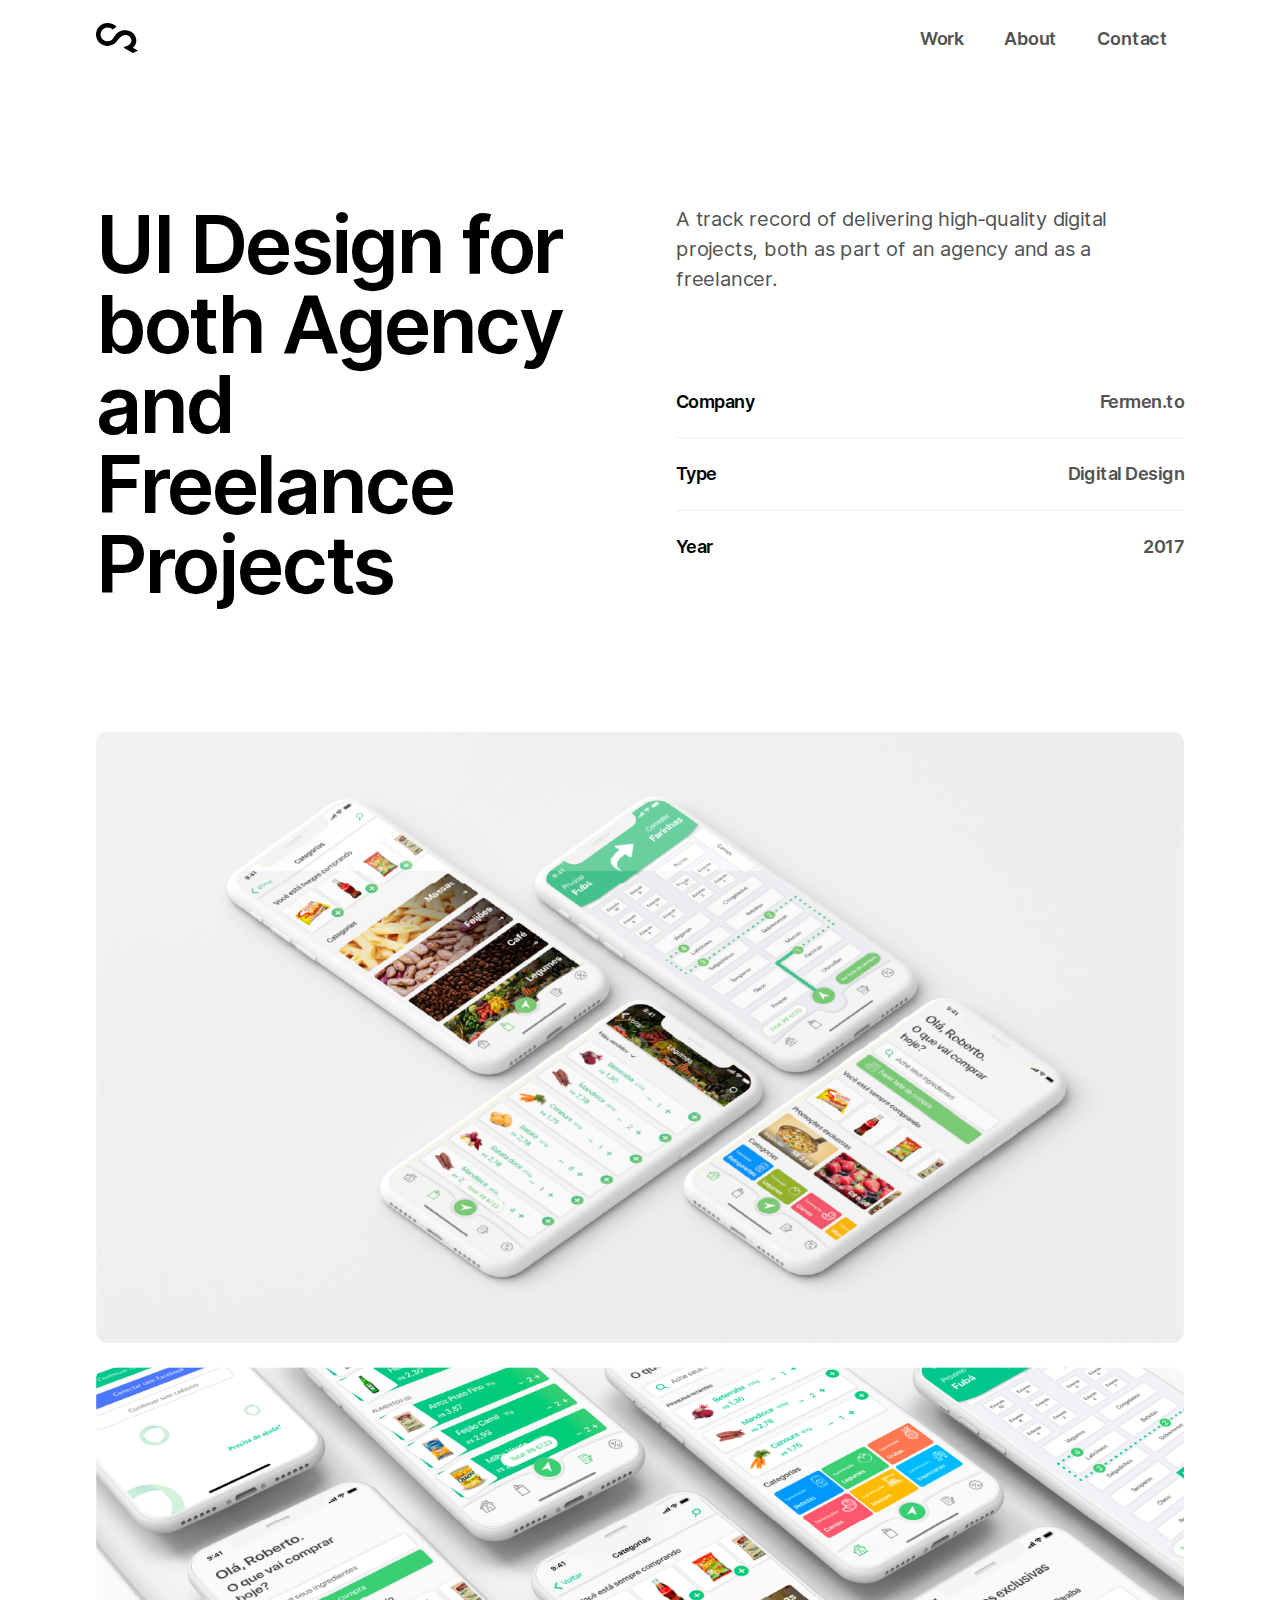
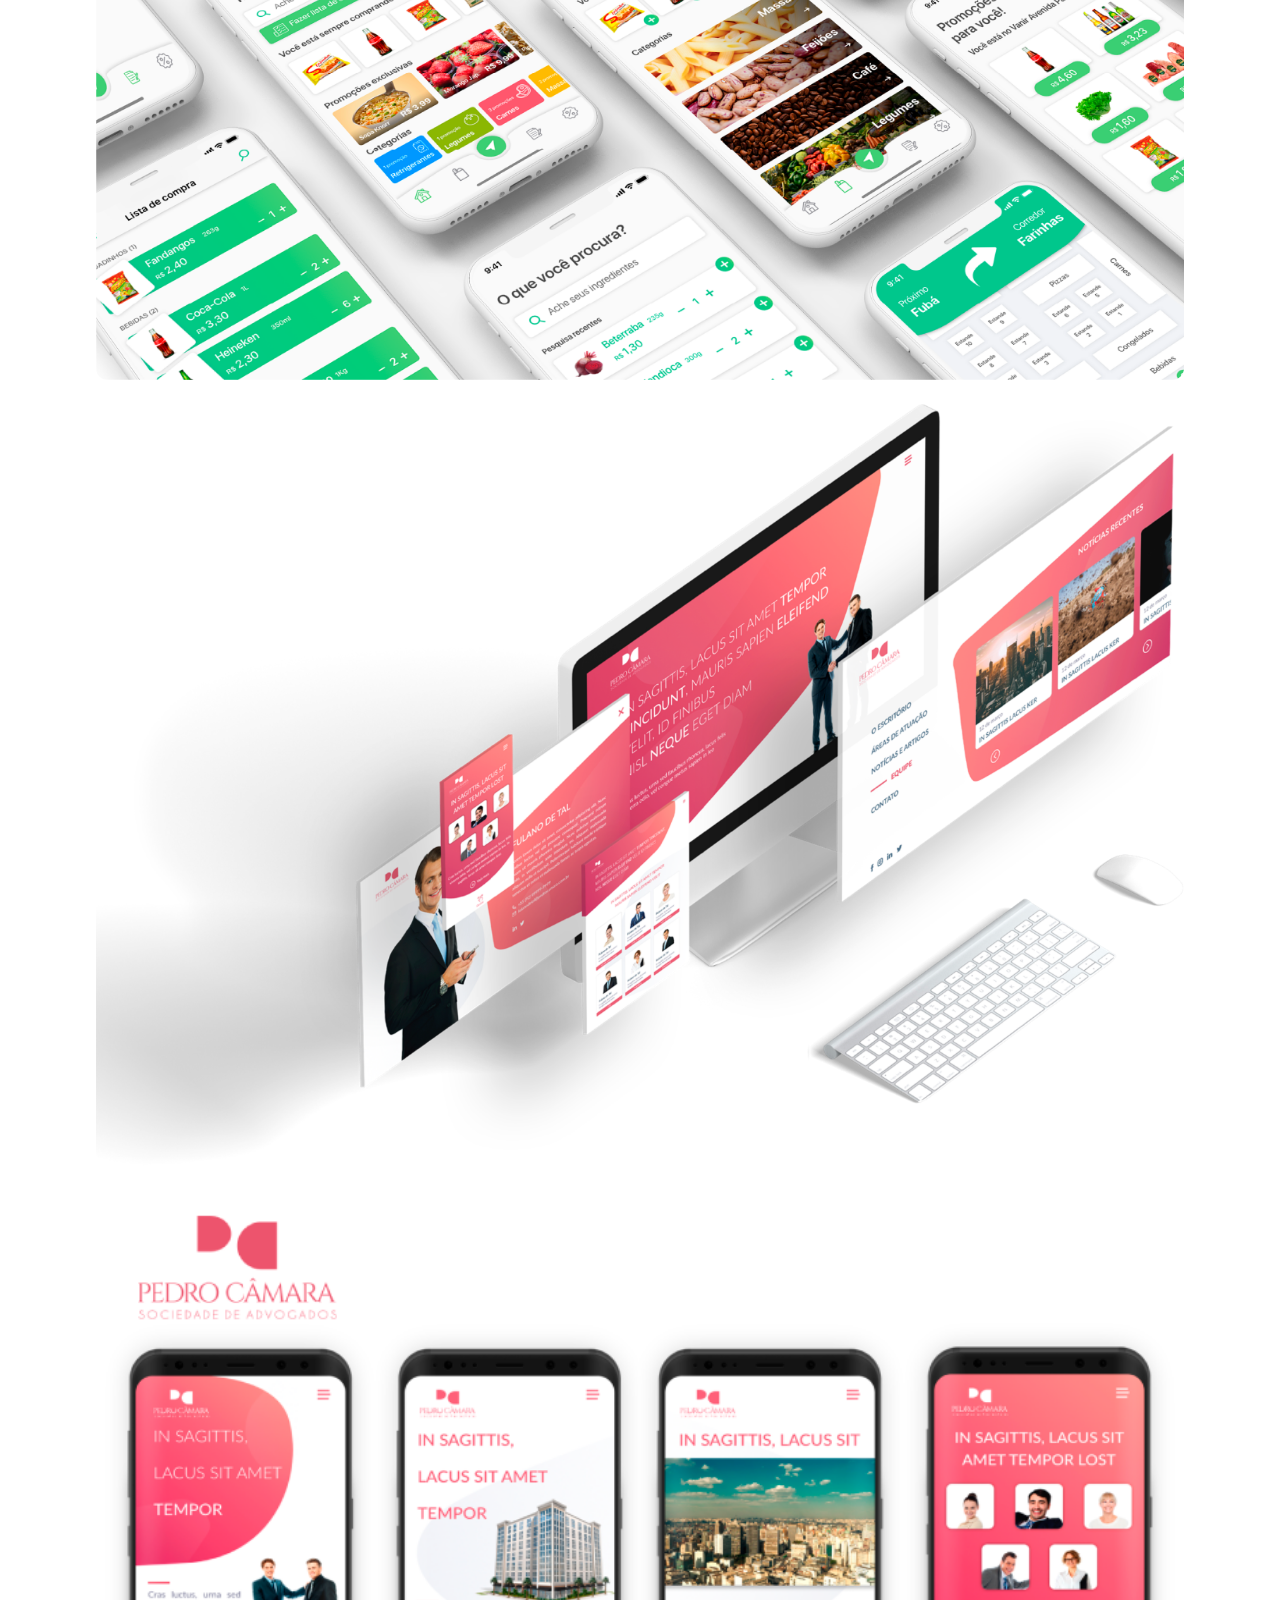
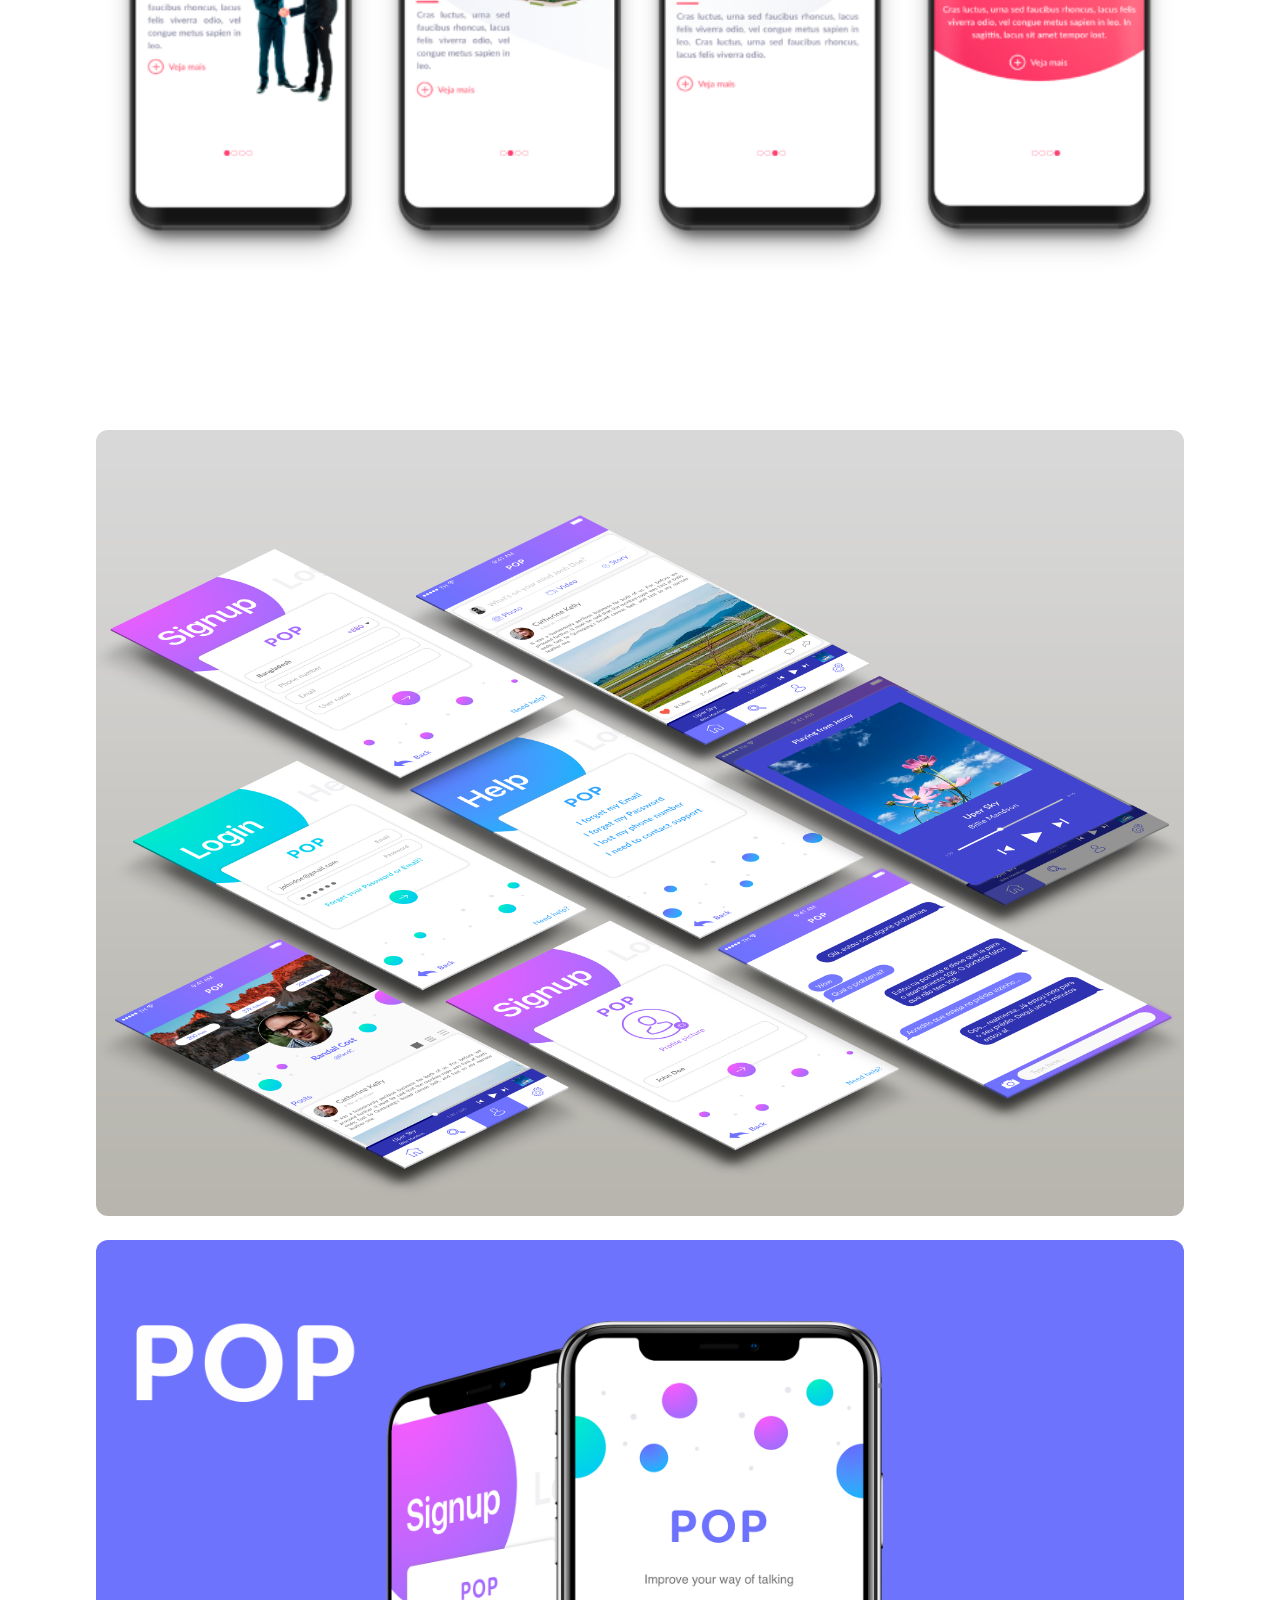
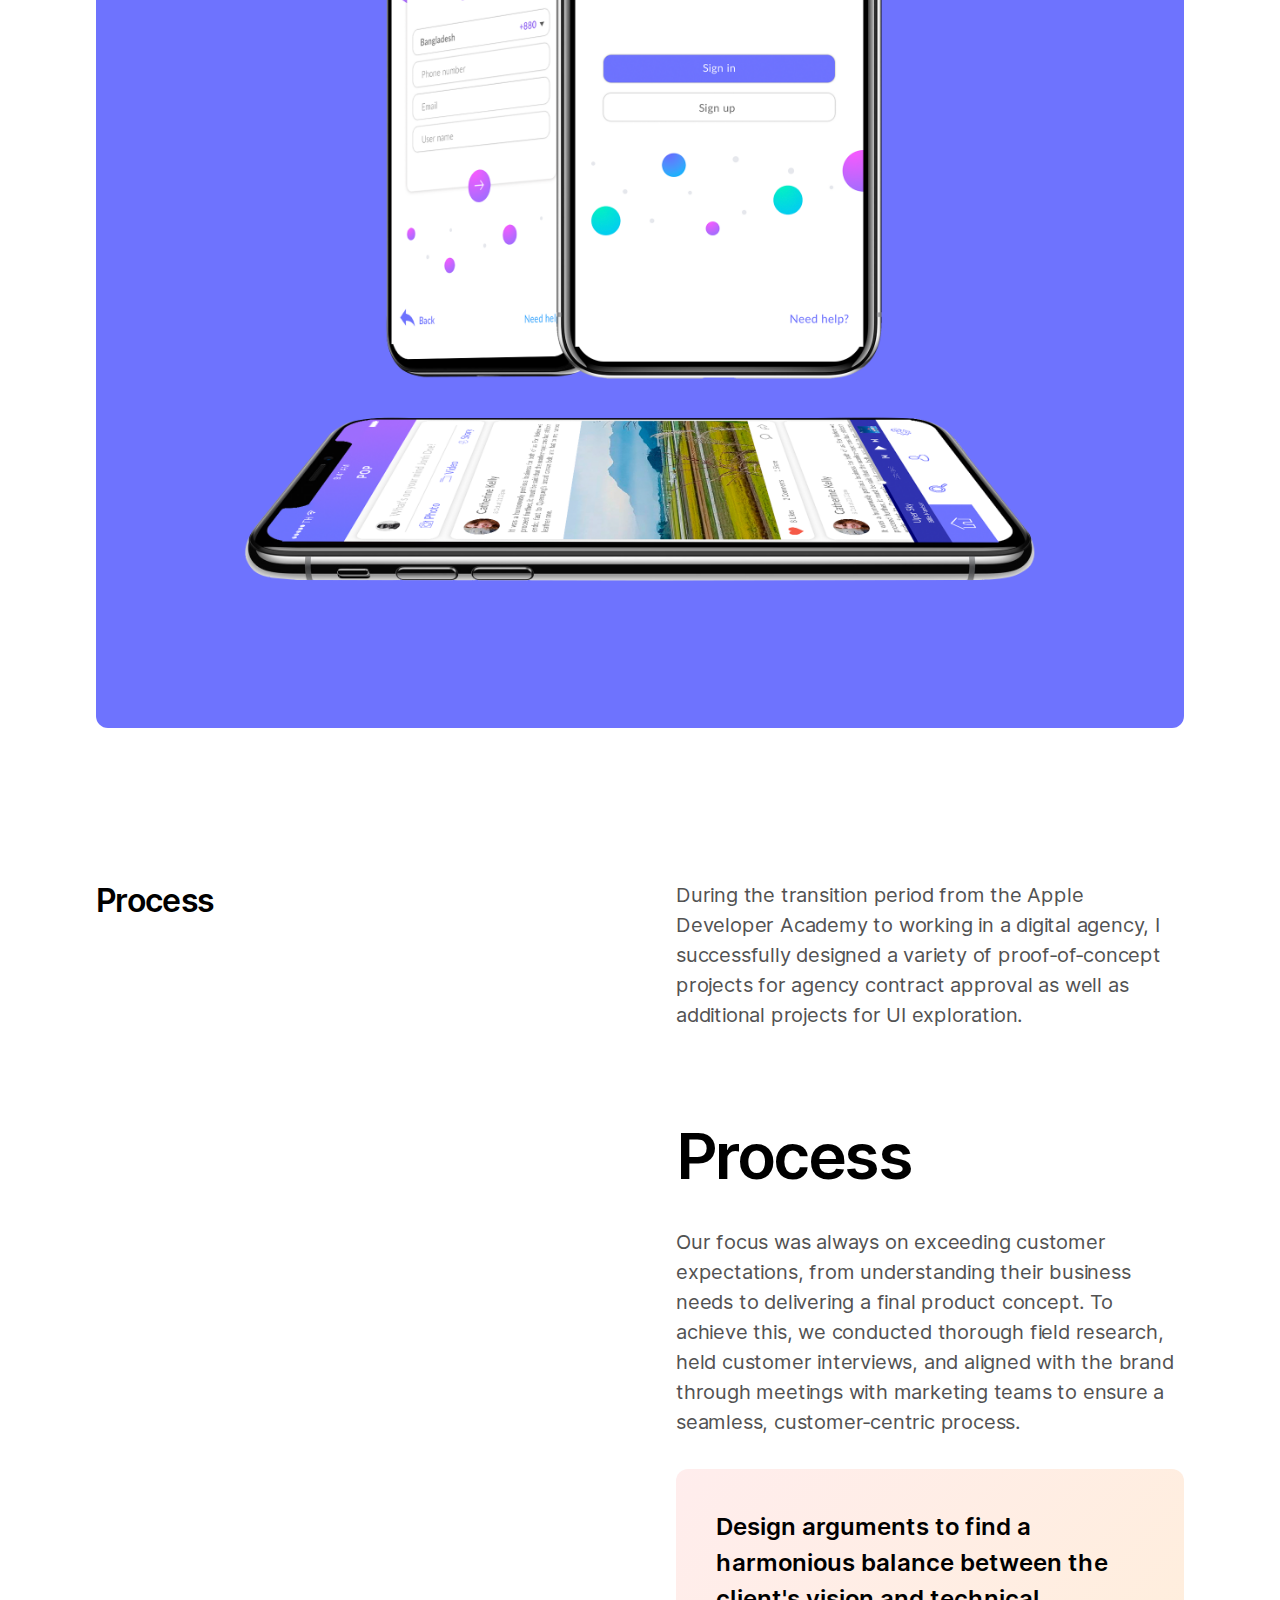
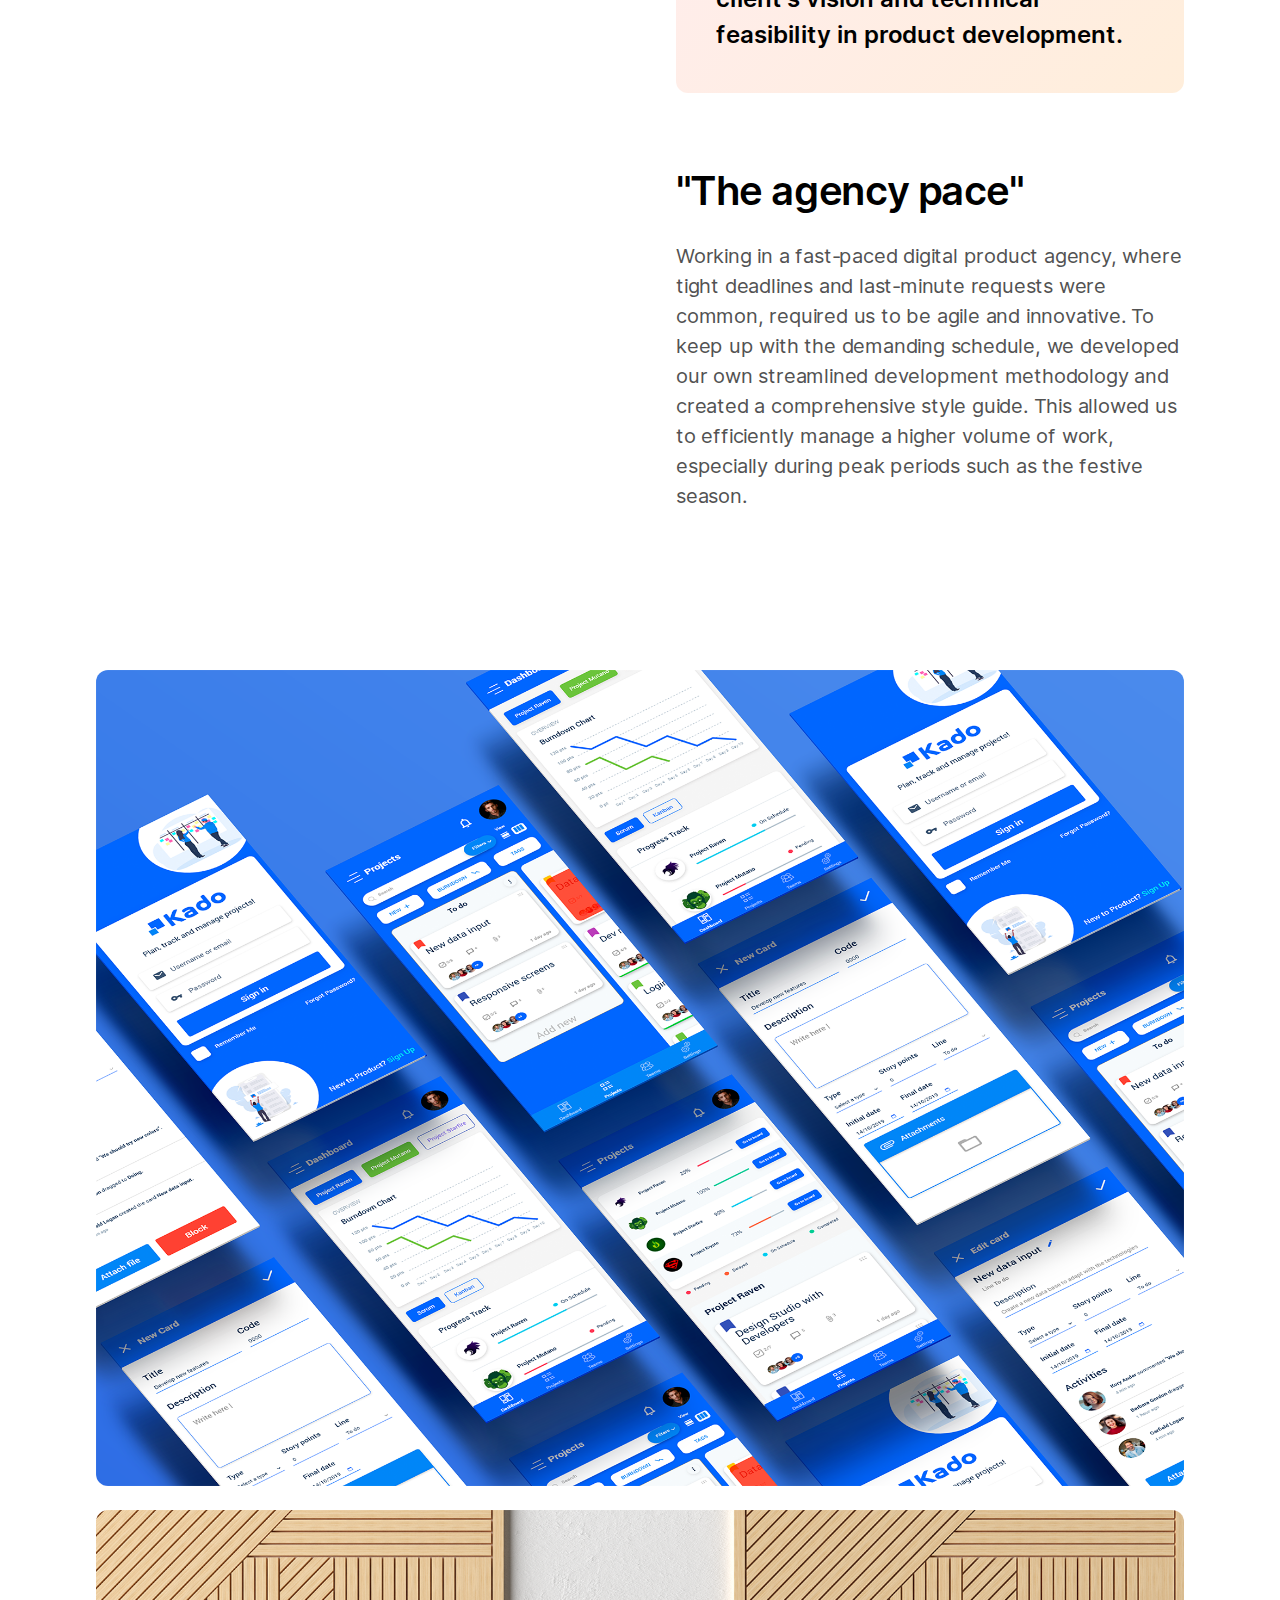
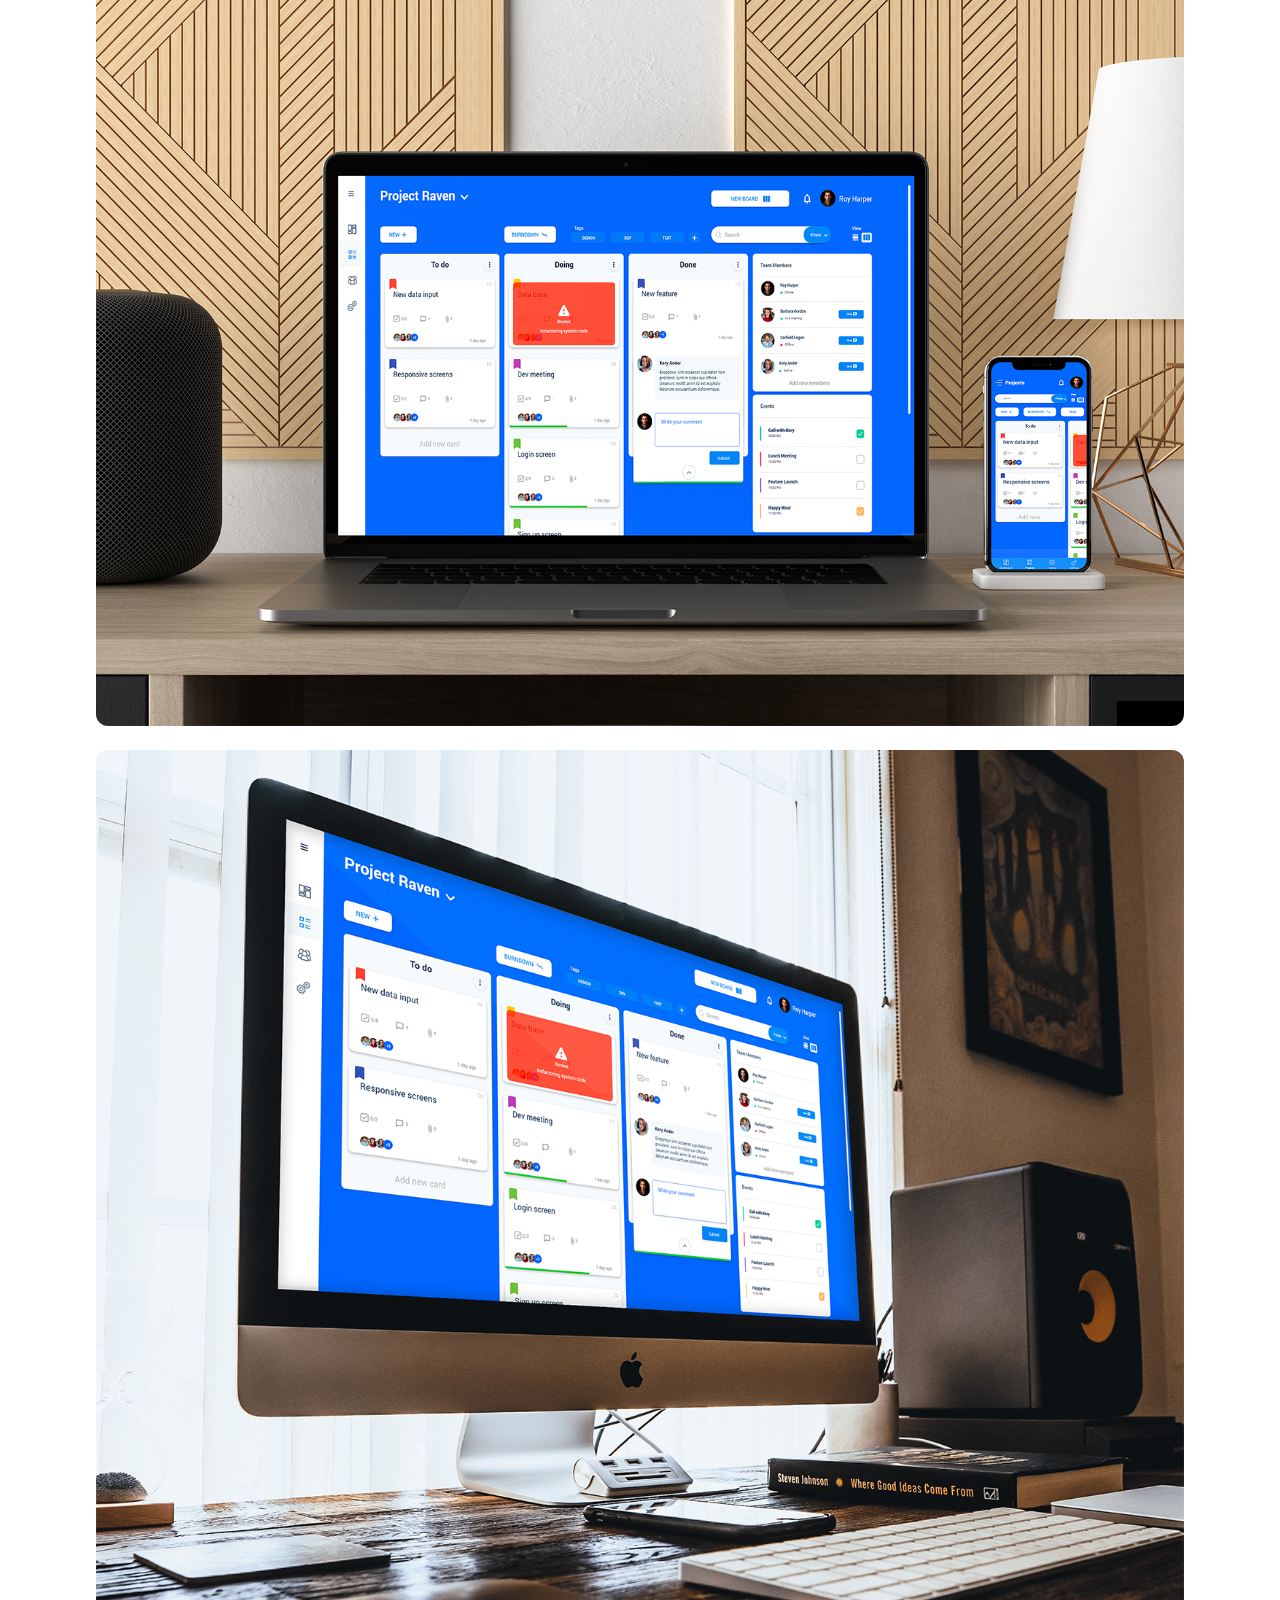
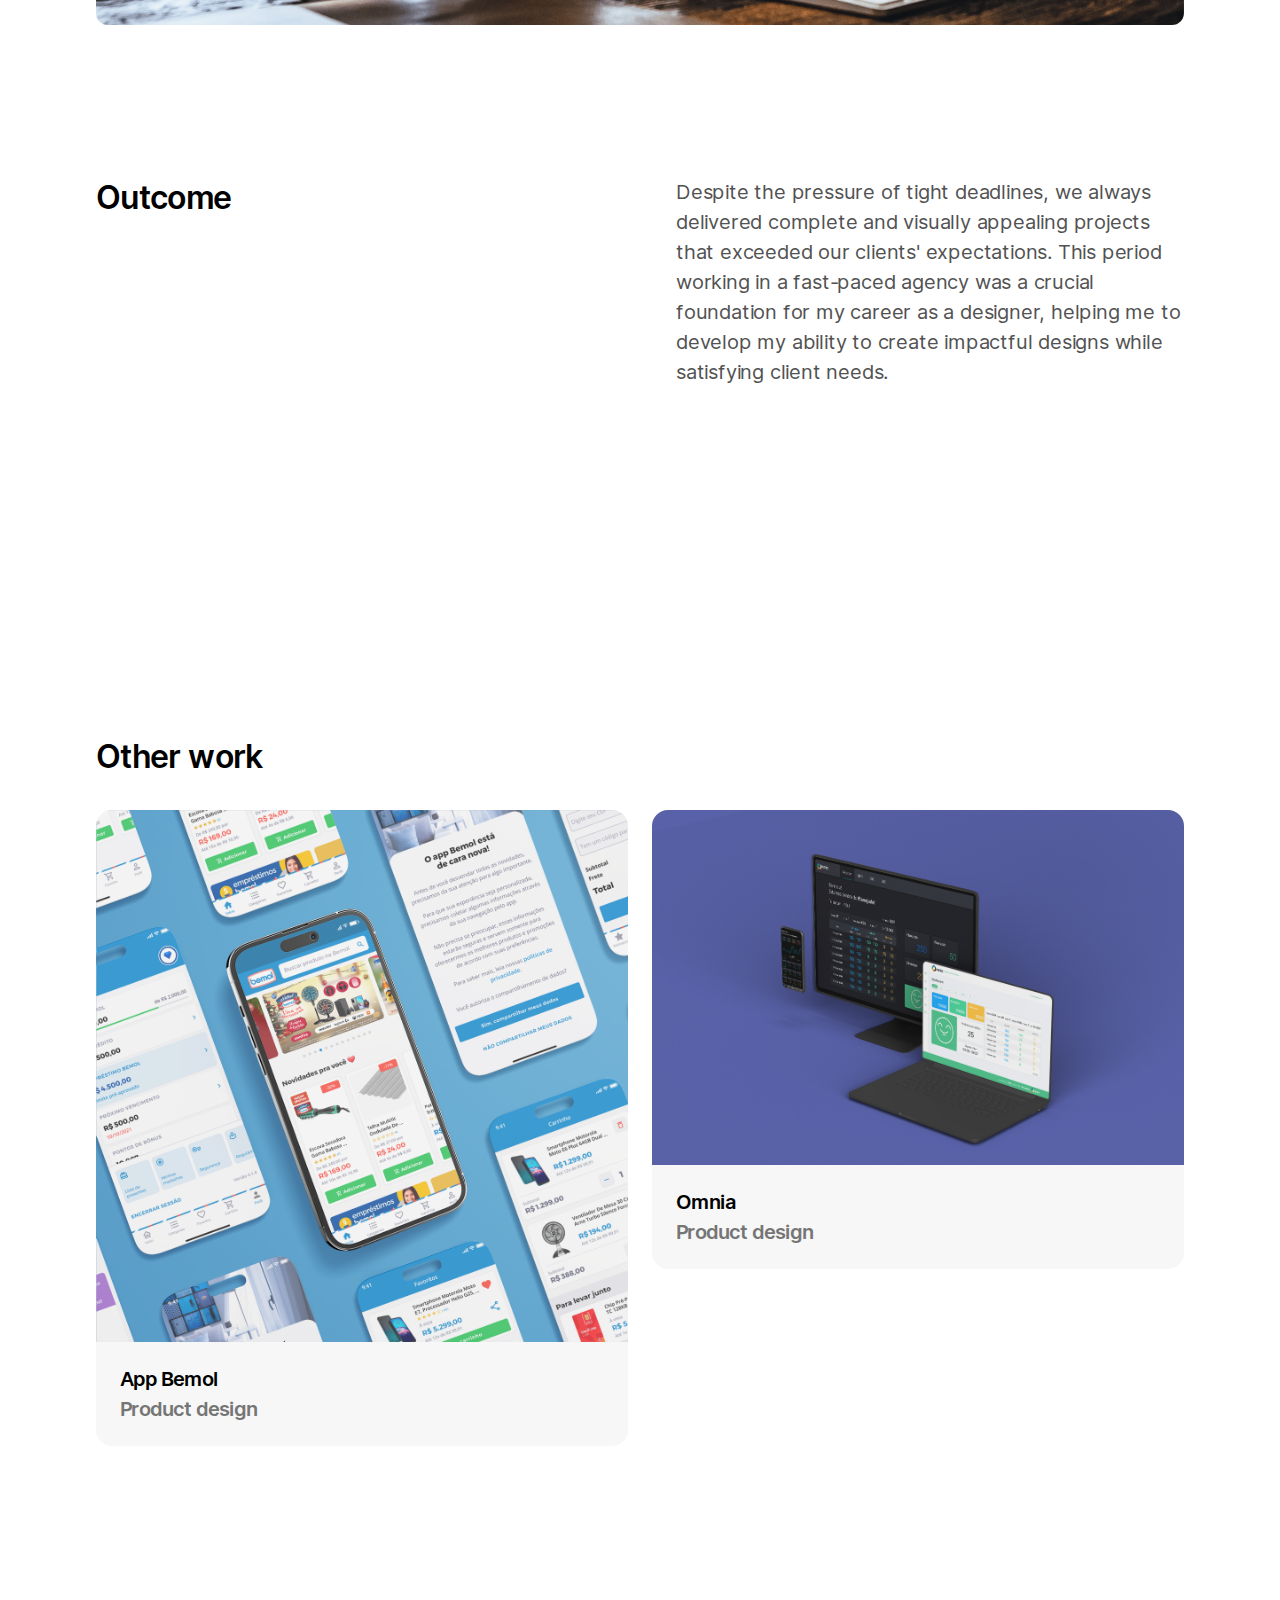
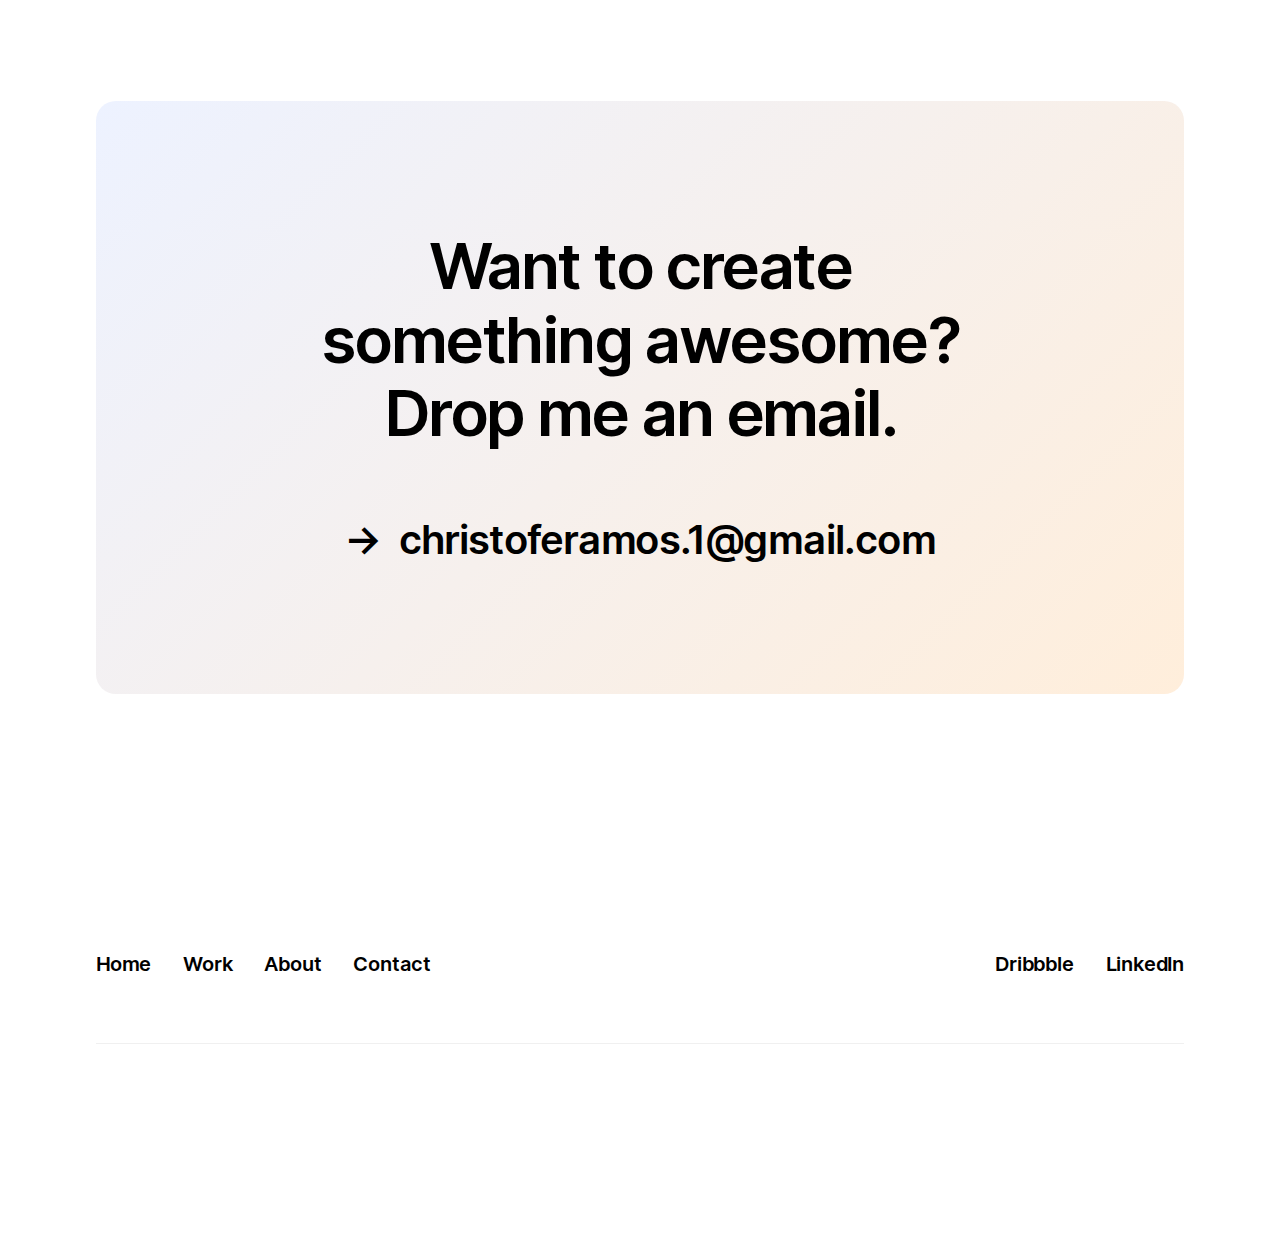
==== agency.html @ 2c184e8e "renomiei todas images, e organizei as pastas." ====
<!DOCTYPE html>
<html
  data-wf-domain="christoferramos.com"
  data-wf-page="63bf368e19c27539f7499d92"
  data-wf-site="63a364103e5c9ae0870e69e8"
  lang="en"
>
  <head>
    <meta charset="utf-8" />
    <title>Christofer Ramos · UI Design</title>
    <meta content="UI Design Projects by Christofer Ramos" name="description" />
    <meta content="Christofer Ramos · UI Design" property="og:title" />
    <meta content="UI project by Christofer Ramos" property="og:description" />
    <meta content="assets/images/Thumb_vanir3.png" property="og:image" />

    <meta
      content="Christofer Ramos · UI Design Projects"
      property="twitter:title"
    />
    <meta
      content="UI Design project by Christofer Ramos"
      property="twitter:description"
    />
    <meta
      content="assets/images/Thumb_vanir3.png"
      property="twitter:image"
    />
    <meta property="og:type" content="website" />
    <meta content="summary_large_image" name="twitter:card" />
    <meta content="width=device-width, initial-scale=1" name="viewport" />
    <link
      href="assets/css/style.css"
      rel="stylesheet"
      type="text/css"
    />
    <!--[if lt IE 9
      ]><script
        src="https://cdnjs.cloudflare.com/ajax/libs/html5shiv/3.7.3/html5shiv.min.js"
        type="text/javascript"
      ></script
    ><![endif]-->
    <script type="text/javascript">
      !(function (o, c) {
        var n = c.documentElement,
          t = " w-mod-";
        (n.className += t + "js"),
          ("ontouchstart" in o ||
            (o.DocumentTouch && c instanceof DocumentTouch)) &&
            (n.className += t + "touch");
      })(window, document);
    </script>
    <link
      href="assets/imagens/favicon.png"
      rel="shortcut icon"
      type="image/x-icon"
    />
    <link
      href="assets/imagens/cr_256.png"
      rel="apple-touch-icon"
    />
    <style>
      .w-webflow-badge {
        display: None !important;
        visibility: hidden !important;
      }
    </style>
  </head>
  <body>
    <div
      data-animation="over-left"
      class="nav w-nav"
      data-easing2="ease"
      data-easing="ease"
      data-collapse="small"
      data-w-id="7ecd2c46-248a-916e-eb95-08abb6aec6a5"
      role="banner"
      data-duration="300"
      data-doc-height="1"
    >
    <div class="nav-container w-container">
      <div class="logo-wrapper">
        <a href="index.html" aria-label="Logo" class="logo w-nav-brand"
          ><img
            src="assets/imagens/CR.svg"
            loading="lazy"
            alt="logo"
            class="image"
        /></a>
      </div>
      <nav role="navigation" class="nav-menu w-nav-menu">
        <div class="logo-wrapper mobile-menu">
          <a href="index.html" class="logo w-nav-brand"
            ><img
              src="assets/imagens/CR.svg"
              loading="lazy"
              width="42"
              height="Auto"
              alt="logo"
          /></a>
        </div>
          <a
            href="index.html#work"
            data-w-id="7ecd2c46-248a-916e-eb95-08abb6aec6ab"
            class="nav-link w-nav-link"
            >Work</a
          >
          <a
            href="index.html#about"
            data-w-id="7ecd2c46-248a-916e-eb95-08abb6aec6ad"
            class="nav-link w-nav-link"
            >About</a
          ><a
            href="#contact"
            data-w-id="7ecd2c46-248a-916e-eb95-08abb6aec6af"
            class="nav-link w-nav-link"
            >Contact</a
          >
        </nav>
        <div class="menu-button w-nav-button">
          <div class="menu-icon">
            <div class="menu-icon-line-top"></div>
            <div class="menu-icon-line-middle">
              <div class="menu-icon-line-middle-inner"></div>
            </div>
            <div class="menu-icon-line-bottom"></div>
          </div>
        </div>
      </div>
    </div>
    <div class="section wf-section">
      <div class="container w-container">
        <div class="grid-2-column stack-on-tablet">
          <h1 class="heading extra-large">
            UI Design for both Agency and Freelance Projects
          </h1>
          <div class="list-wrapper">
            <div
              id="w-node-df2011f3-303e-ab54-16a1-cc29f624ca1b-f7499d92"
              class="rich-text w-richtext"
            >
              <p>
                A track record of delivering high-quality digital projects, both
                as part of an agency and as a freelancer.
              </p>
            </div>
            <div class="spacer _64"></div>
            <div class="list-item-tight">
              <div class="project-details-wrapper">
                <h2 class="heading extra-small">Company</h2>
                <h3 class="heading extra-small text-color-3">Fermen.to</h3>
              </div>
            </div>
            <div class="list-item-tight">
              <div class="project-details-wrapper">
                <h2 class="heading extra-small">Type</h2>
                <h3 class="heading extra-small text-color-3">Digital Design</h3>
              </div>
            </div>
            <div class="list-item-tight last-item">
              <div class="project-details-wrapper">
                <h2 class="heading extra-small">Year</h2>
                <h3 class="heading extra-small text-color-3">2017</h3>
              </div>
            </div>
          </div>
        </div>
      </div>
    </div>
    <div class="section wf-section">
      <div class="container no-vertical-padding w-container">
        <div class="collection-list-wrapper w-dyn-list">
          <div role="list" class="collection-list w-dyn-items w-row">
            <div
              role="listitem"
              class="collection-item w-dyn-item w-dyn-repeater-item w-col w-col-6"
            >
              <img
                src="assets/imagens/Ativo 11.png"
                loading="lazy"
                alt="Ativo 11"
                sizes="(max-width: 479px) 100vw, (max-width: 767px) 83vw, (max-width: 991px) 87vw, 81vw"
                class="project-image"
              />
            </div>
            <div
              role="listitem"
              class="collection-item w-dyn-item w-dyn-repeater-item w-col w-col-6"
            >
              <img
                src="assets/imagens/Ativo 10.png"
                loading="lazy"
                alt="Ativo 10"
                sizes="(max-width: 479px) 100vw, (max-width: 767px) 83vw, (max-width: 991px) 87vw, 81vw"
                class="project-image"
              />
            </div>
            <div
              role="listitem"
              class="collection-item w-dyn-item w-dyn-repeater-item w-col w-col-6"
            >
              <img
                src="assets/imagens/Bitmap.png"
                loading="lazy"
                alt="bitmap"
                sizes="(max-width: 479px) 100vw, (max-width: 767px) 83vw, (max-width: 991px) 87vw, 81vw"
                class="project-image"
              />
            </div>
            <div
              role="listitem"
              class="collection-item w-dyn-item w-dyn-repeater-item w-col w-col-6"
            >
              <img
                src="assets/imagens/Pedro-camara-1.png"
                loading="lazy"
                alt="pedro camara"
                sizes="(max-width: 479px) 100vw, (max-width: 767px) 83vw, (max-width: 991px) 87vw, 81vw"
                class="project-image"
              />
            </div>
            <div
              role="listitem"
              class="collection-item w-dyn-item w-dyn-repeater-item w-col w-col-6"
            >
              <img
                src="assets/imagens/POP.png"
                loading="lazy"
                alt="pop"
                sizes="(max-width: 479px) 100vw, (max-width: 767px) 83vw, (max-width: 991px) 87vw, 81vw"
                class="project-image"
              />
            </div>
            <div
              role="listitem"
              class="collection-item w-dyn-item w-dyn-repeater-item w-col w-col-6"
            >
              <img
                src="assets/imagens/pop-1.png"
                loading="lazy"
                alt="pop-1"
                sizes="(max-width: 479px) 100vw, (max-width: 767px) 83vw, (max-width: 991px) 87vw, 81vw"
                class="project-image"
              />
            </div>
          </div>
          <div class="w-dyn-hide w-dyn-empty"></div>
        </div>
      </div>
    </div>
    <div class="section wf-section">
      <div class="container w-container">
        <div class="grid-2-column">
          <h2
            id="w-node-_42c291ba-075d-1c58-5f92-f7c1f9b08df4-f7499d92"
            class="heading regular"
          >
            Process
          </h2>
          <div
            id="w-node-f1316ac6-5b70-fd72-a3cd-5187b07c188f-f7499d92"
            class="rich-text w-richtext"
          >
            <p>
              During the transition period from the Apple Developer Academy to
              working in a digital agency, I successfully designed a variety of
              proof-of-concept projects for agency contract approval as well as
              additional projects for UI exploration.
            </p>
            <h2>Process</h2>
            <p>
              Our focus was always on exceeding customer expectations, from
              understanding their business needs to delivering a final product
              concept. To achieve this, we conducted thorough field research,
              held customer interviews, and aligned with the brand through
              meetings with marketing teams to ensure a seamless,
              customer-centric process.
            </p>
            <blockquote>
              Design arguments to find a harmonious balance between the client's
              vision and technical feasibility in product development.
            </blockquote>
            <h3>&quot;The agency pace&quot;</h3>
            <p>
              Working in a fast-paced digital product agency, where tight
              deadlines and last-minute requests were common, required us to be
              agile and innovative. To keep up with the demanding schedule, we
              developed our own streamlined development methodology and created
              a comprehensive style guide. This allowed us to efficiently manage
              a higher volume of work, especially during peak periods such as
              the festive season.
            </p>
          </div>
        </div>
      </div>
    </div>
    <div class="section wf-section">
      <div class="container no-vertical-padding w-container">
        <div class="w-dyn-list">
          <div role="list" class="collection-list w-dyn-items w-row">
            <div
              role="listitem"
              class="collection-item w-dyn-item w-dyn-repeater-item w-col w-col-6"
            >
              <img
                src="assets/imagens/Kado.png"
                loading="lazy"
                alt="kado"
                sizes="(max-width: 479px) 100vw, (max-width: 767px) 83vw, (max-width: 991px) 87vw, 81vw"
                class="project-image"
              />
            </div>
            <div
              role="listitem"
              class="collection-item w-dyn-item w-dyn-repeater-item w-col w-col-6"
            >
              <img
                src="assets/imagens/Kado_desk.png"
                loading="lazy"
                alt="kado"
                sizes="(max-width: 479px) 100vw, (max-width: 767px) 83vw, (max-width: 991px) 87vw, 81vw"
                class="project-image"
              />
            </div>
            <div
              role="listitem"
              class="collection-item w-dyn-item w-dyn-repeater-item w-col w-col-6"
            >
              <img
                src="assets/imagens/Kado_desk2.png"
                loading="lazy"
                alt="kado desk"
                sizes="(max-width: 479px) 100vw, (max-width: 767px) 83vw, (max-width: 991px) 87vw, 81vw"
                class="project-image"
              />
            </div>
          </div>
          <div class="w-dyn-hide w-dyn-empty"></div>
        </div>
      </div>
    </div>
    <div class="section wf-section">
      <div class="container w-container">
        <div class="grid-2-column">
          <h2
            id="w-node-_7f3291d6-80d9-fcbe-445a-7ccde338a762-f7499d92"
            class="heading regular"
          >
            Outcome
          </h2>
          <div class="rich-text w-richtext">
            <p>
              Despite the pressure of tight deadlines, we always delivered
              complete and visually appealing projects that exceeded our
              clients' expectations. This period working in a fast-paced agency
              was a crucial foundation for my career as a designer, helping me
              to develop my ability to create impactful designs while satisfying
              client needs.
            </p>
            <p>‍</p>
          </div>
        </div>
      </div>
    </div>
    <div class="section wf-section">
      <div class="container w-container">
        <h2
          id="w-node-fe800ec9-90e4-de29-a3e8-670bf59a6e8a-f7499d92"
          class="heading regular"
        >
          Other work
        </h2>
        <div
          id="w-node-fe800ec9-90e4-de29-a3e8-670bf59a6e91-f7499d92"
          class="spacer _32"
        ></div>
        <div class="w-dyn-list">
          <div role="list" class="work-grid w-dyn-items">
            <div role="listitem" class="work-item w-dyn-item">
              <a
                aria-label="Project link"
                href="app-bemol.html"
                class="work-link w-inline-block"
                ><img
                  src="assets/imagens/App-Bemol-thumb.png"
                  loading="lazy"
                  alt="App Bemol"
                  sizes="(max-width: 767px) 73vw, (max-width: 991px) 42vw, 39vw"
                  class="work-image"
                />
                <div class="work-content">
                  <h3 class="heading small">App Bemol</h3>
                  <div class="spacer _4"></div>
                  <div class="text-color-4">
                    <h4 class="heading small">Product design</h4>
                  </div>
                </div></a
              >
            </div>
            <div role="listitem" class="work-item w-dyn-item">
              <a
                aria-label="Project link"
                href="omnia.html"
                class="work-link w-inline-block"
                ><img
                  src="assets/imagens/Omnia_thumb2.png"
                  loading="lazy"
                  alt="Omnia"
                  sizes="(max-width: 767px) 73vw, (max-width: 991px) 42vw, 39vw"
                  class="work-image"
                />
                <div class="work-content">
                  <h3 class="heading small">Omnia</h3>
                  <div class="spacer _4"></div>
                  <div class="text-color-4">
                    <h4 class="heading small">Product design</h4>
                  </div>
                </div></a
              >
            </div>
          </div>
        </div>
      </div>
    </div>
    <div id="contact" class="section wf-section">
      <div class="container w-container">
        <div class="inset-card background-gradient">
          <div class="text-box">
            <h2 class="heading large">
              Want to create something awesome? Drop me an email.
            </h2>
            <div class="spacer _64"></div>
            <a
              href="mailto:christoferamos.1@gmail.com?subject=Hello%F0%9F%91%8B"
              class="heading medium"
              >→  christoferamos.1@gmail.com</a
            >
          </div>
        </div>
      </div>
    </div>
    <footer class="section wf-section">
      <div class="container w-container">
        <div class="footer-flex-container-top">
          <ul role="list" class="footer-list w-list-unstyled">
            <li class="footer-list-item">
              <a href="index.html" class="footer-link">Home</a>
            </li>
            <li class="footer-list-item">
              <a
                href="index.html#work"
                class="footer-link"
                >Work</a
              >
            </li>
            <li class="footer-list-item">
              <a
                href="index.html#about"
                class="footer-link"
                >About</a
              >
            </li>
            <li class="footer-list-item">
              <a
                href="index.html#contact"
                class="footer-link"
                >Contact</a
              >
            </li>
          </ul>
          <ul role="list" class="footer-list w-list-unstyled">
            <li class="footer-list-item"></li>
            <li class="footer-list-item">
              <a
                href="https://dribbble.com/christoferamos"
                target="_blank"
                class="footer-link"
                >Dribbble</a
              >
            </li>
            <li class="footer-list-item">
              <a
                href="https://www.linkedin.com/in/christoferamos/"
                target="_blank"
                class="footer-link"
                >LinkedIn</a
              >
            </li>
          </ul>
        </div>
        <div class="footer-flex-container-bottom"></div>
      </div>
    </footer>
    <script src="https://code.jquery.com/jquery-3.6.3.min.js" integrity="sha256-pvPw+upLPUjgMXY0G+8O0xUf+/Im1MZjXxxgOcBQBXU=" crossorigin="anonymous"></script>
    <script
      src="assets/js/app.js"
      type="text/javascript"
    ></script>
    <!--[if lte IE 9
      ]><script src="//cdnjs.cloudflare.com/ajax/libs/placeholders/3.0.2/placeholders.min.js"></script
    ><![endif]-->
  </body>
</html>
---- assets/css/style.css ----
/* Generated on: Fri Jan 13 2023 16:35:43 GMT+0000 (Coordinated Universal Time) */
/* ==========================================================================
   normalize.css v3.0.3 | MIT License | github.com/necolas/normalize.css 
   ========================================================================== */
/*! normalize.css v3.0.3 | MIT License | github.com/necolas/normalize.css */html{font-family:sans-serif;-ms-text-size-adjust:100%;-webkit-text-size-adjust:100%}body{margin:0}article,aside,details,figcaption,figure,footer,header,hgroup,main,menu,nav,section,summary{display:block}audio,canvas,progress,video{display:inline-block;vertical-align:baseline}audio:not([controls]){display:none;height:0}[hidden],template{display:none}a{background-color:transparent}a:active,a:hover{outline:0}abbr[title]{border-bottom:1px dotted}b,strong{font-weight:bold}dfn{font-style:italic}h1{font-size:2em;margin:.67em 0}mark{background:#ff0;color:#000}small{font-size:80%}sub,sup{font-size:75%;line-height:0;position:relative;vertical-align:baseline}sup{top:-0.5em}sub{bottom:-0.25em}img{border:0}svg:not(:root){overflow:hidden}figure{margin:1em 40px}hr{box-sizing:content-box;height:0}pre{overflow:auto}code,kbd,pre,samp{font-family:monospace, monospace;font-size:1em}button,input,optgroup,select,textarea{color:inherit;font:inherit;margin:0}button{overflow:visible}button,select{text-transform:none}button,html input[type="button"],input[type="reset"]{-webkit-appearance:button;cursor:pointer}button[disabled],html input[disabled]{cursor:default}button::-moz-focus-inner,input::-moz-focus-inner{border:0;padding:0}input{line-height:normal}input[type='checkbox'],input[type='radio']{box-sizing:border-box;padding:0}input[type='number']::-webkit-inner-spin-button,input[type='number']::-webkit-outer-spin-button{height:auto}input[type='search']{-webkit-appearance:none}input[type='search']::-webkit-search-cancel-button,input[type='search']::-webkit-search-decoration{-webkit-appearance:none}fieldset{border:1px solid #c0c0c0;margin:0 2px;padding:.35em .625em .75em}legend{border:0;padding:0}textarea{overflow:auto}optgroup{font-weight:bold}table{border-collapse:collapse;border-spacing:0}td,th{padding:0}

/* ==========================================================================
   Start of base Webflow CSS - If you're looking for some ultra-clean CSS, skip the boilerplate and see the unminified code below.
   ========================================================================== */
@font-face{font-family:'webflow-icons';src:url("[data-uri]") format('truetype');font-weight:normal;font-style:normal}[class^="w-icon-"],[class*=" w-icon-"]{font-family:'webflow-icons' !important;speak:none;font-style:normal;font-weight:normal;font-variant:normal;text-transform:none;line-height:1;-webkit-font-smoothing:antialiased;-moz-osx-font-smoothing:grayscale}.w-icon-slider-right:before{content:"\e600"}.w-icon-slider-left:before{content:"\e601"}.w-icon-nav-menu:before{content:"\e602"}.w-icon-arrow-down:before,.w-icon-dropdown-toggle:before{content:"\e603"}.w-icon-file-upload-remove:before{content:"\e900"}.w-icon-file-upload-icon:before{content:"\e903"}*{-webkit-box-sizing:border-box;-moz-box-sizing:border-box;box-sizing:border-box}html{height:100%}body{margin:0;min-height:100%;background-color:#fff;font-family:Arial,sans-serif;font-size:14px;line-height:20px;color:#333}img{max-width:100%;vertical-align:middle;display:inline-block}html.w-mod-touch *{background-attachment:scroll !important}.w-block{display:block}.w-inline-block{max-width:100%;display:inline-block}.w-clearfix:before,.w-clearfix:after{content:" ";display:table;grid-column-start:1;grid-row-start:1;grid-column-end:2;grid-row-end:2}.w-clearfix:after{clear:both}.w-hidden{display:none}.w-button{display:inline-block;padding:9px 15px;background-color:#3898EC;color:white;border:0;line-height:inherit;text-decoration:none;cursor:pointer;border-radius:0}input.w-button{-webkit-appearance:button}html[data-w-dynpage] [data-w-cloak]{color:transparent !important}.w-webflow-badge,.w-webflow-badge *{position:static;left:auto;top:auto;right:auto;bottom:auto;z-index:auto;display:block;visibility:visible;overflow:visible;overflow-x:visible;overflow-y:visible;box-sizing:border-box;width:auto;height:auto;max-height:none;max-width:none;min-height:0;min-width:0;margin:0;padding:0;float:none;clear:none;border:0 none transparent;border-radius:0;background:none;background-image:none;background-position:0% 0%;background-size:auto auto;background-repeat:repeat;background-origin:padding-box;background-clip:border-box;background-attachment:scroll;background-color:transparent;box-shadow:none;opacity:1;transform:none;transition:none;direction:ltr;font-family:inherit;font-weight:inherit;color:inherit;font-size:inherit;line-height:inherit;font-style:inherit;font-variant:inherit;text-align:inherit;letter-spacing:inherit;text-decoration:inherit;text-indent:0;text-transform:inherit;list-style-type:disc;text-shadow:none;font-smoothing:auto;vertical-align:baseline;cursor:inherit;white-space:inherit;word-break:normal;word-spacing:normal;word-wrap:normal}.w-webflow-badge{position:fixed !important;display:inline-block !important;visibility:visible !important;z-index:2147483647 !important;top:auto !important;right:12px !important;bottom:12px !important;left:auto !important;color:#AAADB0 !important;background-color:#fff !important;border-radius:3px !important;padding:6px 8px 6px 6px !important;font-size:12px !important;opacity:1 !important;line-height:14px !important;text-decoration:none !important;transform:none !important;margin:0 !important;width:auto !important;height:auto !important;overflow:visible !important;white-space:nowrap;box-shadow:0 0 0 1px rgba(0,0,0,0.1),0 1px 3px rgba(0,0,0,0.1);cursor:pointer}.w-webflow-badge>img{display:inline-block !important;visibility:visible !important;opacity:1 !important;vertical-align:middle !important}h1,h2,h3,h4,h5,h6{font-weight:bold;margin-bottom:10px}h1{font-size:38px;line-height:44px;margin-top:20px}h2{font-size:32px;line-height:36px;margin-top:20px}h3{font-size:24px;line-height:30px;margin-top:20px}h4{font-size:18px;line-height:24px;margin-top:10px}h5{font-size:14px;line-height:20px;margin-top:10px}h6{font-size:12px;line-height:18px;margin-top:10px}p{margin-top:0;margin-bottom:10px}blockquote{margin:0 0 10px 0;padding:10px 20px;border-left:5px solid #E2E2E2;font-size:18px;line-height:22px}figure{margin:0;margin-bottom:10px}figcaption{margin-top:5px;text-align:center}ul,ol{margin-top:0px;margin-bottom:10px;padding-left:40px}.w-list-unstyled{padding-left:0;list-style:none}.w-embed:before,.w-embed:after{content:" ";display:table;grid-column-start:1;grid-row-start:1;grid-column-end:2;grid-row-end:2}.w-embed:after{clear:both}.w-video{width:100%;position:relative;padding:0}.w-video iframe,.w-video object,.w-video embed{position:absolute;top:0;left:0;width:100%;height:100%;border:none}fieldset{padding:0;margin:0;border:0}button,[type='button'],[type='reset']{border:0;cursor:pointer;-webkit-appearance:button}.w-form{margin:0 0 15px}.w-form-done{display:none;padding:20px;text-align:center;background-color:#dddddd}.w-form-fail{display:none;margin-top:10px;padding:10px;background-color:#ffdede}label{display:block;margin-bottom:5px;font-weight:bold}.w-input,.w-select{display:block;width:100%;height:38px;padding:8px 12px;margin-bottom:10px;font-size:14px;line-height:1.42857143;color:#333333;vertical-align:middle;background-color:#ffffff;border:1px solid #cccccc}.w-input:-moz-placeholder,.w-select:-moz-placeholder{color:#999}.w-input::-moz-placeholder,.w-select::-moz-placeholder{color:#999;opacity:1}.w-input:-ms-input-placeholder,.w-select:-ms-input-placeholder{color:#999}.w-input::-webkit-input-placeholder,.w-select::-webkit-input-placeholder{color:#999}.w-input:focus,.w-select:focus{border-color:#3898EC;outline:0}.w-input[disabled],.w-select[disabled],.w-input[readonly],.w-select[readonly],fieldset[disabled] .w-input,fieldset[disabled] .w-select{cursor:not-allowed}.w-input[disabled]:not(.w-input-disabled),.w-select[disabled]:not(.w-input-disabled),.w-input[readonly],.w-select[readonly],fieldset[disabled]:not(.w-input-disabled) .w-input,fieldset[disabled]:not(.w-input-disabled) .w-select{background-color:#eeeeee}textarea.w-input,textarea.w-select{height:auto}.w-select{background-color:#f3f3f3}.w-select[multiple]{height:auto}.w-form-label{display:inline-block;cursor:pointer;font-weight:normal;margin-bottom:0px}.w-radio{display:block;margin-bottom:5px;padding-left:20px}.w-radio:before,.w-radio:after{content:" ";display:table;grid-column-start:1;grid-row-start:1;grid-column-end:2;grid-row-end:2}.w-radio:after{clear:both}.w-radio-input{margin:4px 0 0;margin-top:1px \9;line-height:normal;float:left;margin-left:-20px}.w-radio-input{margin-top:3px}.w-file-upload{display:block;margin-bottom:10px}.w-file-upload-input{width:.1px;height:.1px;opacity:0;overflow:hidden;position:absolute;z-index:-100}.w-file-upload-default,.w-file-upload-uploading,.w-file-upload-success{display:inline-block;color:#333333}.w-file-upload-error{display:block;margin-top:10px}.w-file-upload-default.w-hidden,.w-file-upload-uploading.w-hidden,.w-file-upload-error.w-hidden,.w-file-upload-success.w-hidden{display:none}.w-file-upload-uploading-btn{display:flex;font-size:14px;font-weight:normal;cursor:pointer;margin:0;padding:8px 12px;border:1px solid #cccccc;background-color:#fafafa}.w-file-upload-file{display:flex;flex-grow:1;justify-content:space-between;margin:0;padding:8px 9px 8px 11px;border:1px solid #cccccc;background-color:#fafafa}.w-file-upload-file-name{font-size:14px;font-weight:normal;display:block}.w-file-remove-link{margin-top:3px;margin-left:10px;width:auto;height:auto;padding:3px;display:block;cursor:pointer}.w-icon-file-upload-remove{margin:auto;font-size:10px}.w-file-upload-error-msg{display:inline-block;color:#ea384c;padding:2px 0}.w-file-upload-info{display:inline-block;line-height:38px;padding:0 12px}.w-file-upload-label{display:inline-block;font-size:14px;font-weight:normal;cursor:pointer;margin:0;padding:8px 12px;border:1px solid #cccccc;background-color:#fafafa}.w-icon-file-upload-icon,.w-icon-file-upload-uploading{display:inline-block;margin-right:8px;width:20px}.w-icon-file-upload-uploading{height:20px}.w-container{margin-left:auto;margin-right:auto;max-width:940px}.w-container:before,.w-container:after{content:" ";display:table;grid-column-start:1;grid-row-start:1;grid-column-end:2;grid-row-end:2}.w-container:after{clear:both}.w-container .w-row{margin-left:-10px;margin-right:-10px}.w-row:before,.w-row:after{content:" ";display:table;grid-column-start:1;grid-row-start:1;grid-column-end:2;grid-row-end:2}.w-row:after{clear:both}.w-row .w-row{margin-left:0;margin-right:0}.w-col{position:relative;float:left;width:100%;min-height:1px;padding-left:10px;padding-right:10px}.w-col .w-col{padding-left:0;padding-right:0}.w-col-1{width:8.33333333%}.w-col-2{width:16.66666667%}.w-col-3{width:25%}.w-col-4{width:33.33333333%}.w-col-5{width:41.66666667%}.w-col-6{width:50%}.w-col-7{width:58.33333333%}.w-col-8{width:66.66666667%}.w-col-9{width:75%}.w-col-10{width:83.33333333%}.w-col-11{width:91.66666667%}.w-col-12{width:100%}.w-hidden-main{display:none !important}@media screen and (max-width:991px){.w-container{max-width:728px}.w-hidden-main{display:inherit !important}.w-hidden-medium{display:none !important}.w-col-medium-1{width:8.33333333%}.w-col-medium-2{width:16.66666667%}.w-col-medium-3{width:25%}.w-col-medium-4{width:33.33333333%}.w-col-medium-5{width:41.66666667%}.w-col-medium-6{width:50%}.w-col-medium-7{width:58.33333333%}.w-col-medium-8{width:66.66666667%}.w-col-medium-9{width:75%}.w-col-medium-10{width:83.33333333%}.w-col-medium-11{width:91.66666667%}.w-col-medium-12{width:100%}.w-col-stack{width:100%;left:auto;right:auto}}@media screen and (max-width:767px){.w-hidden-main{display:inherit !important}.w-hidden-medium{display:inherit !important}.w-hidden-small{display:none !important}.w-row,.w-container .w-row{margin-left:0;margin-right:0}.w-col{width:100%;left:auto;right:auto}.w-col-small-1{width:8.33333333%}.w-col-small-2{width:16.66666667%}.w-col-small-3{width:25%}.w-col-small-4{width:33.33333333%}.w-col-small-5{width:41.66666667%}.w-col-small-6{width:50%}.w-col-small-7{width:58.33333333%}.w-col-small-8{width:66.66666667%}.w-col-small-9{width:75%}.w-col-small-10{width:83.33333333%}.w-col-small-11{width:91.66666667%}.w-col-small-12{width:100%}}@media screen and (max-width:479px){.w-container{max-width:none}.w-hidden-main{display:inherit !important}.w-hidden-medium{display:inherit !important}.w-hidden-small{display:inherit !important}.w-hidden-tiny{display:none !important}.w-col{width:100%}.w-col-tiny-1{width:8.33333333%}.w-col-tiny-2{width:16.66666667%}.w-col-tiny-3{width:25%}.w-col-tiny-4{width:33.33333333%}.w-col-tiny-5{width:41.66666667%}.w-col-tiny-6{width:50%}.w-col-tiny-7{width:58.33333333%}.w-col-tiny-8{width:66.66666667%}.w-col-tiny-9{width:75%}.w-col-tiny-10{width:83.33333333%}.w-col-tiny-11{width:91.66666667%}.w-col-tiny-12{width:100%}}.w-widget{position:relative}.w-widget-map{width:100%;height:400px}.w-widget-map label{width:auto;display:inline}.w-widget-map img{max-width:inherit}.w-widget-map .gm-style-iw{text-align:center}.w-widget-map .gm-style-iw>button{display:none !important}.w-widget-twitter{overflow:hidden}.w-widget-twitter-count-shim{display:inline-block;vertical-align:top;position:relative;width:28px;height:20px;text-align:center;background:white;border:#758696 solid 1px;border-radius:3px}.w-widget-twitter-count-shim *{pointer-events:none;-webkit-user-select:none;-moz-user-select:none;-ms-user-select:none;user-select:none}.w-widget-twitter-count-shim .w-widget-twitter-count-inner{position:relative;font-size:15px;line-height:12px;text-align:center;color:#999;font-family:serif}.w-widget-twitter-count-shim .w-widget-twitter-count-clear{position:relative;display:block}.w-widget-twitter-count-shim.w--large{width:36px;height:28px}.w-widget-twitter-count-shim.w--large .w-widget-twitter-count-inner{font-size:18px;line-height:18px}.w-widget-twitter-count-shim:not(.w--vertical){margin-left:5px;margin-right:8px}.w-widget-twitter-count-shim:not(.w--vertical).w--large{margin-left:6px}.w-widget-twitter-count-shim:not(.w--vertical):before,.w-widget-twitter-count-shim:not(.w--vertical):after{top:50%;left:0;border:solid transparent;content:' ';height:0;width:0;position:absolute;pointer-events:none}.w-widget-twitter-count-shim:not(.w--vertical):before{border-color:rgba(117,134,150,0);border-right-color:#5d6c7b;border-width:4px;margin-left:-9px;margin-top:-4px}.w-widget-twitter-count-shim:not(.w--vertical).w--large:before{border-width:5px;margin-left:-10px;margin-top:-5px}.w-widget-twitter-count-shim:not(.w--vertical):after{border-color:rgba(255,255,255,0);border-right-color:white;border-width:4px;margin-left:-8px;margin-top:-4px}.w-widget-twitter-count-shim:not(.w--vertical).w--large:after{border-width:5px;margin-left:-9px;margin-top:-5px}.w-widget-twitter-count-shim.w--vertical{width:61px;height:33px;margin-bottom:8px}.w-widget-twitter-count-shim.w--vertical:before,.w-widget-twitter-count-shim.w--vertical:after{top:100%;left:50%;border:solid transparent;content:' ';height:0;width:0;position:absolute;pointer-events:none}.w-widget-twitter-count-shim.w--vertical:before{border-color:rgba(117,134,150,0);border-top-color:#5d6c7b;border-width:5px;margin-left:-5px}.w-widget-twitter-count-shim.w--vertical:after{border-color:rgba(255,255,255,0);border-top-color:white;border-width:4px;margin-left:-4px}.w-widget-twitter-count-shim.w--vertical .w-widget-twitter-count-inner{font-size:18px;line-height:22px}.w-widget-twitter-count-shim.w--vertical.w--large{width:76px}.w-background-video{position:relative;overflow:hidden;height:500px;color:white}.w-background-video>video{background-size:cover;background-position:50% 50%;position:absolute;margin:auto;width:100%;height:100%;right:-100%;bottom:-100%;top:-100%;left:-100%;object-fit:cover;z-index:-100}.w-background-video>video::-webkit-media-controls-start-playback-button{display:none !important;-webkit-appearance:none}.w-background-video--control{position:absolute;bottom:1em;right:1em;background-color:transparent;padding:0}.w-background-video--control>[hidden]{display:none !important}.w-slider{position:relative;height:300px;text-align:center;background:#dddddd;clear:both;-webkit-tap-highlight-color:rgba(0,0,0,0);tap-highlight-color:rgba(0,0,0,0)}.w-slider-mask{position:relative;display:block;overflow:hidden;z-index:1;left:0;right:0;height:100%;white-space:nowrap}.w-slide{position:relative;display:inline-block;vertical-align:top;width:100%;height:100%;white-space:normal;text-align:left}.w-slider-nav{position:absolute;z-index:2;top:auto;right:0;bottom:0;left:0;margin:auto;padding-top:10px;height:40px;text-align:center;-webkit-tap-highlight-color:rgba(0,0,0,0);tap-highlight-color:rgba(0,0,0,0)}.w-slider-nav.w-round>div{border-radius:100%}.w-slider-nav.w-num>div{width:auto;height:auto;padding:.2em .5em;font-size:inherit;line-height:inherit}.w-slider-nav.w-shadow>div{box-shadow:0 0 3px rgba(51,51,51,0.4)}.w-slider-nav-invert{color:#fff}.w-slider-nav-invert>div{background-color:rgba(34,34,34,0.4)}.w-slider-nav-invert>div.w-active{background-color:#222}.w-slider-dot{position:relative;display:inline-block;width:1em;height:1em;background-color:rgba(255,255,255,0.4);cursor:pointer;margin:0 3px .5em;transition:background-color 100ms,color 100ms}.w-slider-dot.w-active{background-color:#fff}.w-slider-dot:focus{outline:none;box-shadow:0 0 0 2px #fff}.w-slider-dot:focus.w-active{box-shadow:none}.w-slider-arrow-left,.w-slider-arrow-right{position:absolute;width:80px;top:0;right:0;bottom:0;left:0;margin:auto;cursor:pointer;overflow:hidden;color:white;font-size:40px;-webkit-tap-highlight-color:rgba(0,0,0,0);tap-highlight-color:rgba(0,0,0,0);-webkit-user-select:none;-moz-user-select:none;-ms-user-select:none;user-select:none}.w-slider-arrow-left [class^='w-icon-'],.w-slider-arrow-right [class^='w-icon-'],.w-slider-arrow-left [class*=' w-icon-'],.w-slider-arrow-right [class*=' w-icon-']{position:absolute}.w-slider-arrow-left:focus,.w-slider-arrow-right:focus{outline:0}.w-slider-arrow-left{z-index:3;right:auto}.w-slider-arrow-right{z-index:4;left:auto}.w-icon-slider-left,.w-icon-slider-right{top:0;right:0;bottom:0;left:0;margin:auto;width:1em;height:1em}.w-slider-aria-label{border:0;clip:rect(0 0 0 0);height:1px;margin:-1px;overflow:hidden;padding:0;position:absolute;width:1px}.w-slider-force-show{display:block !important}.w-dropdown{display:inline-block;position:relative;text-align:left;margin-left:auto;margin-right:auto;z-index:900}.w-dropdown-btn,.w-dropdown-toggle,.w-dropdown-link{position:relative;vertical-align:top;text-decoration:none;color:#222222;padding:20px;text-align:left;margin-left:auto;margin-right:auto;white-space:nowrap}.w-dropdown-toggle{-webkit-user-select:none;-moz-user-select:none;-ms-user-select:none;user-select:none;display:inline-block;cursor:pointer;padding-right:40px}.w-dropdown-toggle:focus{outline:0}.w-icon-dropdown-toggle{position:absolute;top:0;right:0;bottom:0;margin:auto;margin-right:20px;width:1em;height:1em}.w-dropdown-list{position:absolute;background:#dddddd;display:none;min-width:100%}.w-dropdown-list.w--open{display:block}.w-dropdown-link{padding:10px 20px;display:block;color:#222222}.w-dropdown-link.w--current{color:#0082f3}.w-dropdown-link:focus{outline:0}@media screen and (max-width:767px){.w-nav-brand{padding-left:10px}}.w-lightbox-backdrop{color:#000;cursor:auto;font-family:serif;font-size:medium;font-style:normal;font-variant:normal;font-weight:normal;letter-spacing:normal;line-height:normal;list-style:disc;text-align:start;text-indent:0;text-shadow:none;text-transform:none;visibility:visible;white-space:normal;word-break:normal;word-spacing:normal;word-wrap:normal;position:fixed;top:0;right:0;bottom:0;left:0;color:#fff;font-family:"Helvetica Neue",Helvetica,Ubuntu,"Segoe UI",Verdana,sans-serif;font-size:17px;line-height:1.2;font-weight:300;text-align:center;background:rgba(0,0,0,0.9);z-index:2000;outline:0;opacity:0;-webkit-user-select:none;-moz-user-select:none;-ms-user-select:none;-webkit-tap-highlight-color:transparent;-webkit-transform:translate(0, 0)}.w-lightbox-backdrop,.w-lightbox-container{height:100%;overflow:auto;-webkit-overflow-scrolling:touch}.w-lightbox-content{position:relative;height:100vh;overflow:hidden}.w-lightbox-view{position:absolute;width:100vw;height:100vh;opacity:0}.w-lightbox-view:before{content:"";height:100vh}.w-lightbox-group,.w-lightbox-group .w-lightbox-view,.w-lightbox-group .w-lightbox-view:before{height:86vh}.w-lightbox-frame,.w-lightbox-view:before{display:inline-block;vertical-align:middle}.w-lightbox-figure{position:relative;margin:0}.w-lightbox-group .w-lightbox-figure{cursor:pointer}.w-lightbox-img{width:auto;height:auto;max-width:none}.w-lightbox-image{display:block;float:none;max-width:100vw;max-height:100vh}.w-lightbox-group .w-lightbox-image{max-height:86vh}.w-lightbox-caption{position:absolute;right:0;bottom:0;left:0;padding:.5em 1em;background:rgba(0,0,0,0.4);text-align:left;text-overflow:ellipsis;white-space:nowrap;overflow:hidden}.w-lightbox-embed{position:absolute;top:0;right:0;bottom:0;left:0;width:100%;height:100%}.w-lightbox-control{position:absolute;top:0;width:4em;background-size:24px;background-repeat:no-repeat;background-position:center;cursor:pointer;-webkit-transition:all .3s;transition:all .3s}.w-lightbox-left{display:none;bottom:0;left:0;background-image:url("[data-uri]")}.w-lightbox-right{display:none;right:0;bottom:0;background-image:url("[data-uri]")}.w-lightbox-close{right:0;height:2.6em;background-image:url("[data-uri]");background-size:18px}.w-lightbox-strip{position:absolute;bottom:0;left:0;right:0;padding:0 1vh;line-height:0;white-space:nowrap;overflow-x:auto;overflow-y:hidden}.w-lightbox-item{display:inline-block;width:10vh;padding:2vh 1vh;box-sizing:content-box;cursor:pointer;-webkit-transform:translate3d(0, 0, 0)}.w-lightbox-active{opacity:.3}.w-lightbox-thumbnail{position:relative;height:10vh;background:#222;overflow:hidden}.w-lightbox-thumbnail-image{position:absolute;top:0;left:0}.w-lightbox-thumbnail .w-lightbox-tall{top:50%;width:100%;-webkit-transform:translate(0, -50%);-ms-transform:translate(0, -50%);transform:translate(0, -50%)}.w-lightbox-thumbnail .w-lightbox-wide{left:50%;height:100%;-webkit-transform:translate(-50%, 0);-ms-transform:translate(-50%, 0);transform:translate(-50%, 0)}.w-lightbox-spinner{position:absolute;top:50%;left:50%;box-sizing:border-box;width:40px;height:40px;margin-top:-20px;margin-left:-20px;border:5px solid rgba(0,0,0,0.4);border-radius:50%;-webkit-animation:spin .8s infinite linear;animation:spin .8s infinite linear}.w-lightbox-spinner:after{content:"";position:absolute;top:-4px;right:-4px;bottom:-4px;left:-4px;border:3px solid transparent;border-bottom-color:#fff;border-radius:50%}.w-lightbox-hide{display:none}.w-lightbox-noscroll{overflow:hidden}@media (min-width:768px){.w-lightbox-content{height:96vh;margin-top:2vh}.w-lightbox-view,.w-lightbox-view:before{height:96vh}.w-lightbox-group,.w-lightbox-group .w-lightbox-view,.w-lightbox-group .w-lightbox-view:before{height:84vh}.w-lightbox-image{max-width:96vw;max-height:96vh}.w-lightbox-group .w-lightbox-image{max-width:82.3vw;max-height:84vh}.w-lightbox-left,.w-lightbox-right{display:block;opacity:.5}.w-lightbox-close{opacity:.8}.w-lightbox-control:hover{opacity:1}}.w-lightbox-inactive,.w-lightbox-inactive:hover{opacity:0}.w-richtext:before,.w-richtext:after{content:" ";display:table;grid-column-start:1;grid-row-start:1;grid-column-end:2;grid-row-end:2}.w-richtext:after{clear:both}.w-richtext[contenteditable="true"]:before,.w-richtext[contenteditable="true"]:after{white-space:initial}.w-richtext ol,.w-richtext ul{overflow:hidden}.w-richtext .w-richtext-figure-selected.w-richtext-figure-type-video div:after,.w-richtext .w-richtext-figure-selected[data-rt-type="video"] div:after{outline:2px solid #2895f7}.w-richtext .w-richtext-figure-selected.w-richtext-figure-type-image div,.w-richtext .w-richtext-figure-selected[data-rt-type="image"] div{outline:2px solid #2895f7}.w-richtext figure.w-richtext-figure-type-video>div:after,.w-richtext figure[data-rt-type="video"]>div:after{content:'';position:absolute;display:none;left:0;top:0;right:0;bottom:0}.w-richtext figure{position:relative;max-width:60%}.w-richtext figure>div:before{cursor:default!important}.w-richtext figure img{width:100%}.w-richtext figure figcaption.w-richtext-figcaption-placeholder{opacity:.6}.w-richtext figure div{font-size:0px;color:transparent}.w-richtext figure.w-richtext-figure-type-image,.w-richtext figure[data-rt-type="image"]{display:table}.w-richtext figure.w-richtext-figure-type-image>div,.w-richtext figure[data-rt-type="image"]>div{display:inline-block}.w-richtext figure.w-richtext-figure-type-image>figcaption,.w-richtext figure[data-rt-type="image"]>figcaption{display:table-caption;caption-side:bottom}.w-richtext figure.w-richtext-figure-type-video,.w-richtext figure[data-rt-type="video"]{width:60%;height:0}.w-richtext figure.w-richtext-figure-type-video iframe,.w-richtext figure[data-rt-type="video"] iframe{position:absolute;top:0;left:0;width:100%;height:100%}.w-richtext figure.w-richtext-figure-type-video>div,.w-richtext figure[data-rt-type="video"]>div{width:100%}.w-richtext figure.w-richtext-align-center{margin-right:auto;margin-left:auto;clear:both}.w-richtext figure.w-richtext-align-center.w-richtext-figure-type-image>div,.w-richtext figure.w-richtext-align-center[data-rt-type="image"]>div{max-width:100%}.w-richtext figure.w-richtext-align-normal{clear:both}.w-richtext figure.w-richtext-align-fullwidth{width:100%;max-width:100%;text-align:center;clear:both;display:block;margin-right:auto;margin-left:auto}.w-richtext figure.w-richtext-align-fullwidth>div{display:inline-block;padding-bottom:inherit}.w-richtext figure.w-richtext-align-fullwidth>figcaption{display:block}.w-richtext figure.w-richtext-align-floatleft{float:left;margin-right:15px;clear:none}.w-richtext figure.w-richtext-align-floatright{float:right;margin-left:15px;clear:none}.w-nav{position:relative;background:#dddddd;z-index:1000}.w-nav:before,.w-nav:after{content:" ";display:table;grid-column-start:1;grid-row-start:1;grid-column-end:2;grid-row-end:2}.w-nav:after{clear:both}.w-nav-brand{position:relative;float:left;text-decoration:none;color:#333333}.w-nav-link{position:relative;display:inline-block;vertical-align:top;text-decoration:none;color:#222222;padding:20px;text-align:left;margin-left:auto;margin-right:auto}.w-nav-link.w--current{color:#0082f3}.w-nav-menu{position:relative;float:right}[data-nav-menu-open]{display:block !important;position:absolute;top:100%;left:0;right:0;background:#C8C8C8;text-align:center;overflow:visible;min-width:200px}.w--nav-link-open{display:block;position:relative}.w-nav-overlay{position:absolute;overflow:hidden;display:none;top:100%;left:0;right:0;width:100%}.w-nav-overlay [data-nav-menu-open]{top:0}.w-nav[data-animation="over-left"] .w-nav-overlay{width:auto}.w-nav[data-animation="over-left"] .w-nav-overlay,.w-nav[data-animation="over-left"] [data-nav-menu-open]{right:auto;z-index:1;top:0}.w-nav[data-animation="over-right"] .w-nav-overlay{width:auto}.w-nav[data-animation="over-right"] .w-nav-overlay,.w-nav[data-animation="over-right"] [data-nav-menu-open]{left:auto;z-index:1;top:0}.w-nav-button{position:relative;float:right;padding:18px;font-size:24px;display:none;cursor:pointer;-webkit-tap-highlight-color:rgba(0,0,0,0);tap-highlight-color:rgba(0,0,0,0);-webkit-user-select:none;-moz-user-select:none;-ms-user-select:none;user-select:none}.w-nav-button:focus{outline:0}.w-nav-button.w--open{background-color:#C8C8C8;color:white}.w-nav[data-collapse="all"] .w-nav-menu{display:none}.w-nav[data-collapse="all"] .w-nav-button{display:block}.w--nav-dropdown-open{display:block}.w--nav-dropdown-toggle-open{display:block}.w--nav-dropdown-list-open{position:static}@media screen and (max-width:991px){.w-nav[data-collapse="medium"] .w-nav-menu{display:none}.w-nav[data-collapse="medium"] .w-nav-button{display:block}}@media screen and (max-width:767px){.w-nav[data-collapse="small"] .w-nav-menu{display:none}.w-nav[data-collapse="small"] .w-nav-button{display:block}.w-nav-brand{padding-left:10px}}@media screen and (max-width:479px){.w-nav[data-collapse="tiny"] .w-nav-menu{display:none}.w-nav[data-collapse="tiny"] .w-nav-button{display:block}}.w-tabs{position:relative}.w-tabs:before,.w-tabs:after{content:" ";display:table;grid-column-start:1;grid-row-start:1;grid-column-end:2;grid-row-end:2}.w-tabs:after{clear:both}.w-tab-menu{position:relative}.w-tab-link{position:relative;display:inline-block;vertical-align:top;text-decoration:none;padding:9px 30px;text-align:left;cursor:pointer;color:#222222;background-color:#dddddd}.w-tab-link.w--current{background-color:#C8C8C8}.w-tab-link:focus{outline:0}.w-tab-content{position:relative;display:block;overflow:hidden}.w-tab-pane{position:relative;display:none}.w--tab-active{display:block}@media screen and (max-width:479px){.w-tab-link{display:block}}.w-ix-emptyfix:after{content:""}@keyframes spin{0%{transform:rotate(0deg)}100%{transform:rotate(360deg)}}.w-dyn-empty{padding:10px;background-color:#dddddd}.w-dyn-hide{display:none !important}.w-dyn-bind-empty{display:none !important}.w-condition-invisible{display:none !important}.wf-layout-layout{display:grid !important}

/* ==========================================================================
   Start of custom Webflow CSS
   ========================================================================== */
.w-form-formradioinput--inputType-custom {
  border-top-width: 1px;
  border-bottom-width: 1px;
  border-left-width: 1px;
  border-right-width: 1px;
  border-top-color: #ccc;
  border-bottom-color: #ccc;
  border-left-color: #ccc;
  border-right-color: #ccc;
  border-top-style: solid;
  border-bottom-style: solid;
  border-left-style: solid;
  border-right-style: solid;
  width: 12px;
  height: 12px;
  border-bottom-left-radius: 50%;
  border-bottom-right-radius: 50%;
  border-top-left-radius: 50%;
  border-top-right-radius: 50%;
}

.w-form-formradioinput--inputType-custom.w--redirected-focus {
  box-shadow: 0px 0px 3px 1px #3898ec;
}

.w-form-formradioinput--inputType-custom.w--redirected-checked {
  border-top-width: 4px;
  border-bottom-width: 4px;
  border-left-width: 4px;
  border-right-width: 4px;
  border-top-color: #3898ec;
  border-bottom-color: #3898ec;
  border-left-color: #3898ec;
  border-right-color: #3898ec;
}

.w-checkbox {
  display: block;
  margin-bottom: 5px;
  padding-left: 20px;
}

.w-checkbox::before {
  content: ' ';
  display: table;
  -ms-grid-column-span: 1;
  grid-column-end: 2;
  -ms-grid-column: 1;
  grid-column-start: 1;
  -ms-grid-row-span: 1;
  grid-row-end: 2;
  -ms-grid-row: 1;
  grid-row-start: 1;
}

.w-checkbox::after {
  content: ' ';
  display: table;
  -ms-grid-column-span: 1;
  grid-column-end: 2;
  -ms-grid-column: 1;
  grid-column-start: 1;
  -ms-grid-row-span: 1;
  grid-row-end: 2;
  -ms-grid-row: 1;
  grid-row-start: 1;
  clear: both;
}

.w-checkbox-input {
  float: left;
  margin-bottom: 0px;
  margin-left: -20px;
  margin-right: 0px;
  margin-top: 4px;
  line-height: normal;
}

.w-checkbox-input--inputType-custom {
  border-top-width: 1px;
  border-bottom-width: 1px;
  border-left-width: 1px;
  border-right-width: 1px;
  border-top-color: #ccc;
  border-bottom-color: #ccc;
  border-left-color: #ccc;
  border-right-color: #ccc;
  border-top-style: solid;
  border-bottom-style: solid;
  border-left-style: solid;
  border-right-style: solid;
  width: 12px;
  height: 12px;
  border-bottom-left-radius: 2px;
  border-bottom-right-radius: 2px;
  border-top-left-radius: 2px;
  border-top-right-radius: 2px;
}

.w-checkbox-input--inputType-custom.w--redirected-checked {
  background-color: #3898ec;
  border-top-color: #3898ec;
  border-bottom-color: #3898ec;
  border-left-color: #3898ec;
  border-right-color: #3898ec;
  background-image: url('/svgexport-1.svg');
  background-position: 50% 50%;
  background-size: cover;
  background-repeat: no-repeat;
}

.w-checkbox-input--inputType-custom.w--redirected-focus {
  box-shadow: 0px 0px 3px 1px #3898ec;
}

body {
  background-color: #fff;
  font-family: Inter, sans-serif;
  color: #000;
  font-size: 16px;
  line-height: 1.5;
}

h1 {
  margin-top: 0px;
  margin-bottom: 0px;
  font-family: Inter, sans-serif;
  color: #000;
  font-size: 96px;
  line-height: 1;
  font-weight: 600;
  letter-spacing: -0.03em;
}

h2 {
  margin-top: 0px;
  margin-bottom: 0px;
  font-family: Inter, sans-serif;
  color: #000;
  font-size: 64px;
  line-height: 1.2;
  font-weight: 600;
  letter-spacing: -0.04em;
}

h3 {
  margin-top: 0px;
  margin-bottom: 0px;
  font-family: Inter, sans-serif;
  font-size: 40px;
  line-height: 1.3;
  font-weight: 600;
  letter-spacing: -0.03em;
}

h4 {
  margin-top: 0px;
  margin-bottom: 0px;
  font-family: Inter, sans-serif;
  font-size: 32px;
  line-height: 1.3;
  font-weight: 600;
  letter-spacing: -0.02em;
}

h5 {
  margin-top: 0px;
  margin-bottom: 0px;
  font-family: Inter, sans-serif;
  font-size: 24px;
  line-height: 1.3;
  font-weight: 600;
  letter-spacing: -0.03em;
}

h6 {
  margin-top: 0px;
  margin-bottom: 0px;
  font-family: Inter, sans-serif;
  font-size: 20px;
  line-height: 1.3;
  font-weight: 600;
  letter-spacing: -0.03em;
}

p {
  max-width: 60ch;
  margin-top: 0px;
  margin-bottom: 0px;
  color: #525252;
  font-size: 20px;
  line-height: 1.5;
  letter-spacing: -0.01em;
}

a {
  display: inline-block;
  -webkit-transition: opacity 250ms ease, -webkit-transform 250ms ease;
  transition: opacity 250ms ease, -webkit-transform 250ms ease;
  transition: transform 250ms ease, opacity 250ms ease;
  transition: transform 250ms ease, opacity 250ms ease, -webkit-transform 250ms ease;
  color: #000;
  font-weight: 400;
  letter-spacing: -0.01em;
  text-decoration: none;
}

a:hover {
  opacity: 0.84;
}

a:active {
  -webkit-transform: scale(0.99);
  -ms-transform: scale(0.99);
  transform: scale(0.99);
}

ul {
  margin-top: 0px;
  margin-bottom: 24px;
  padding-left: 0px;
}

ol {
  margin-top: 0px;
  margin-bottom: 24px;
  padding-left: 0px;
}

li {
  margin-bottom: 4px;
  margin-left: 24px;
  padding-left: 20px;
  letter-spacing: 0.015em;
}

img {
  display: inline-block;
  max-width: 100%;
}

label {
  display: block;
  margin-bottom: 8px;
  font-weight: 500;
  letter-spacing: 0.015em;
}

strong {
  font-weight: 500;
}

blockquote {
  margin-top: 32px;
  margin-bottom: 32px;
  padding: 40px;
  border: 1px none #000;
  border-radius: 12px;
  background-image: linear-gradient(135deg, #ffeded, #ffeedb);
  font-family: Inter, sans-serif;
  color: #000;
  font-size: 24px;
  line-height: 1.5;
  font-weight: 600;
}

figcaption {
  margin-top: 12px;
  color: #757575;
  font-size: 16px;
  text-align: center;
  letter-spacing: 0.015em;
}

.style-guide-nav {
  position: fixed;
  left: 0px;
  top: 0%;
  right: auto;
  bottom: 0px;
  display: -webkit-box;
  display: -webkit-flex;
  display: -ms-flexbox;
  display: flex;
  width: 240px;
  height: 0px;
}

.style-guide-menu-brand {
  margin-top: 40px;
  margin-bottom: 48px;
  margin-left: 40px;
  padding-left: 0px;
}

.style-guide-block {
  margin-bottom: 32px;
}

.form-error {
  margin-top: 24px;
  padding: 24px;
  border-radius: 6px;
  background-color: #fce3e3;
  color: #000;
  font-weight: 600;
}

.wrapper {
  width: 100%;
  min-height: 100vh;
}

.form {
  margin-bottom: 8px;
}

._12-columns {
  display: -webkit-box;
  display: -webkit-flex;
  display: -ms-flexbox;
  display: flex;
  margin-right: -16px;
  margin-left: -16px;
  -webkit-box-orient: horizontal;
  -webkit-box-direction: normal;
  -webkit-flex-direction: row;
  -ms-flex-direction: row;
  flex-direction: row;
  -webkit-box-pack: center;
  -webkit-justify-content: center;
  -ms-flex-pack: center;
  justify-content: center;
  -webkit-flex-wrap: wrap;
  -ms-flex-wrap: wrap;
  flex-wrap: wrap;
  -webkit-box-align: center;
  -webkit-align-items: center;
  -ms-flex-align: center;
  align-items: center;
  -webkit-align-content: stretch;
  -ms-flex-line-pack: stretch;
  align-content: stretch;
}

._12-columns.align-left {
  -webkit-box-pack: start;
  -webkit-justify-content: flex-start;
  -ms-flex-pack: start;
  justify-content: flex-start;
  -webkit-box-align: start;
  -webkit-align-items: flex-start;
  -ms-flex-align: start;
  align-items: flex-start;
}

.form-radio-button {
  margin-bottom: 16px;
  padding-left: 24px;
}

.form-checkbox {
  margin-bottom: 16px;
  padding-left: 24px;
}

.column {
  position: relative;
  display: -webkit-box;
  display: -webkit-flex;
  display: -ms-flexbox;
  display: flex;
  min-height: 32px;
  padding-right: 16px;
  padding-left: 16px;
  -webkit-box-orient: vertical;
  -webkit-box-direction: normal;
  -webkit-flex-direction: column;
  -ms-flex-direction: column;
  flex-direction: column;
  -webkit-flex-wrap: nowrap;
  -ms-flex-wrap: nowrap;
  flex-wrap: nowrap;
  -webkit-box-align: stretch;
  -webkit-align-items: stretch;
  -ms-flex-align: stretch;
  align-items: stretch;
  -webkit-box-flex: 0;
  -webkit-flex: 0 auto;
  -ms-flex: 0 auto;
  flex: 0 auto;
}

.column.desk-3 {
  width: 25%;
  -webkit-box-flex: 0;
  -webkit-flex: 0 0 auto;
  -ms-flex: 0 0 auto;
  flex: 0 0 auto;
}

.column.desk-9 {
  width: 75%;
}

.column.desk-4 {
  width: 33.33%;
}

.spacer {
  height: 48px;
  background-color: #ebebeb;
}

.spacer._48 {
  width: 48px;
  border-radius: 6px;
  background-color: transparent;
}

.spacer._128 {
  width: 128px;
  height: 128px;
  background-color: transparent;
}

.spacer._96 {
  width: 96px;
  height: 96px;
  background-color: transparent;
}

.spacer._32 {
  width: 32px;
  height: 32px;
  border-radius: 6px;
  background-color: transparent;
}

.spacer._80 {
  width: 80px;
  height: 80px;
  background-color: transparent;
}

.spacer._24 {
  width: 24px;
  height: 24px;
  background-color: transparent;
  text-transform: uppercase;
}

.spacer._16 {
  display: block;
  width: 16px;
  height: 16px;
  background-color: transparent;
}

.spacer._64 {
  width: 64px;
  height: 64px;
  background-color: transparent;
}

.spacer._8 {
  width: 8px;
  height: 8px;
  background-color: transparent;
}

.spacer._4 {
  width: 4px;
  height: 4px;
  background-color: transparent;
}

.text-input {
  min-height: 56px;
  margin-bottom: 16px;
  padding: 16px 24px;
  border: 2px solid transparent;
  border-radius: 6px;
  background-color: #f7f7f7;
  -webkit-transition: border 250ms ease, background-color 250ms ease;
  transition: border 250ms ease, background-color 250ms ease;
  color: #000;
  font-size: 16px;
  line-height: 1.5;
}

.text-input:hover {
  background-color: #f0f0f0;
}

.text-input:focus {
  border-style: solid;
  border-width: 2px;
  border-color: #525252;
}

.text-input::-webkit-input-placeholder {
  color: #525252;
}

.text-input:-ms-input-placeholder {
  color: #525252;
}

.text-input::-ms-input-placeholder {
  color: #525252;
}

.text-input::placeholder {
  color: #525252;
}

.text-input.form {
  min-height: 120px;
  padding-top: 16px;
  padding-bottom: 16px;
  background-color: #f7f7f7;
  line-height: 1.4em;
}

.text-input.form:hover {
  background-color: #f0f0f0;
}

.paragraph {
  margin-top: 0px;
  margin-bottom: 0px;
  font-size: 20px;
  line-height: 1.5;
}

.paragraph.small {
  color: #000;
  font-size: 16px;
  line-height: 1.5;
}

.paragraph.large {
  font-size: 28px;
  line-height: 1.5;
}

.radio-button {
  width: 20px;
  height: 20px;
  margin-top: 0px;
  margin-right: 10px;
  margin-left: -24px;
  border-width: 2px;
  border-color: #000;
}

.radio-button.w--redirected-checked {
  border-width: 6px;
  border-color: #2b95ff;
}

.visible-spacer {
  display: inline-block;
  border-radius: 4px;
  background-color: #ebebeb;
}

.form-dropdown {
  position: relative;
  width: 100%;
  min-height: 56px;
  margin-bottom: 16px;
  padding: 16px 24px 16px 22px;
  border: 2px solid transparent;
  border-radius: 6px;
  background-color: #f7f7f7;
  font-family: Inter, sans-serif;
  color: #525252;
  font-size: 16px;
  line-height: 1.5;
  font-weight: 400;
}

.form-dropdown:hover {
  background-color: #f0f0f0;
}

.form-dropdown:focus-visible {
  border-style: solid;
  border-width: 2px;
  border-color: #525252;
}

.form-dropdown[data-wf-focus-visible] {
  border-style: solid;
  border-width: 2px;
  border-color: #525252;
}

.form-dropdown::-webkit-input-placeholder {
  color: #999;
  font-size: 15px;
}

.form-dropdown:-ms-input-placeholder {
  color: #999;
  font-size: 15px;
}

.form-dropdown::-ms-input-placeholder {
  color: #999;
  font-size: 15px;
}

.form-dropdown::placeholder {
  color: #999;
  font-size: 15px;
}

.rich-text {
  display: block;
  line-height: 1.5;
  text-align: left;
}

.rich-text h3 {
  margin-top: 72px;
  margin-bottom: 24px;
}

.rich-text a {
  text-decoration: underline;
}

.rich-text h1 {
  margin-top: 88px;
  margin-bottom: 40px;
}

.rich-text h2 {
  margin-top: 88px;
  margin-bottom: 32px;
}

.rich-text h4 {
  margin-top: 64px;
  margin-bottom: 24px;
}

.rich-text h5 {
  margin-top: 48px;
  margin-bottom: 24px;
}

.rich-text h6 {
  margin-top: 32px;
  margin-bottom: 16px;
}

.rich-text img {
  width: 100%;
  border-radius: 8px;
}

.rich-text p {
  margin-bottom: 32px;
}

.style-guide-colour-block {
  display: inline-block;
  width: 12.5%;
  padding-right: 16px;
}

.style-guide-colour-block.gradient {
  width: 100%;
}

.check-box {
  width: 20px;
  height: 20px;
  margin-top: 0px;
  margin-right: 10px;
  margin-left: -24px;
  border-width: 2px;
  border-color: #000;
}

.check-box.w--redirected-checked {
  border-color: #2b95ff;
  background-color: #2b95ff;
  background-position: 50% 50%;
  background-size: 16px;
}

.color-block {
  width: 100%;
  height: 60px;
  margin-right: 0px;
  margin-bottom: 10px;
  margin-left: 0px;
  border-radius: 5px;
  background-color: #fff;
}

.color-block.background-4 {
  background-color: #ebebeb;
}

.color-block.background-3 {
  background-color: #f0f0f0;
}

.color-block.gradient {
  background-image: linear-gradient(135deg, #ffeded, #ffeedb);
}

.color-block.background-2 {
  background-color: #f7f7f7;
}

.color-block.text-4 {
  background-color: #757575;
}

.color-block.text-3 {
  background-color: #525252;
}

.color-block.text-1 {
  background-color: #000;
}

.color-block.text-2 {
  background-color: #333;
}

.form-success {
  padding: 24px;
  border-radius: 6px;
  background-color: #ecfce3;
  font-size: 16px;
  line-height: 1.5;
  font-weight: 600;
  text-align: left;
}

.style-guide-content {
  display: -webkit-box;
  display: -webkit-flex;
  display: -ms-flexbox;
  display: flex;
  max-width: 100%;
  margin-left: 240px;
  -webkit-box-orient: vertical;
  -webkit-box-direction: normal;
  -webkit-flex-direction: column;
  -ms-flex-direction: column;
  flex-direction: column;
  -webkit-box-pack: center;
  -webkit-justify-content: center;
  -ms-flex-pack: center;
  justify-content: center;
  -webkit-box-align: center;
  -webkit-align-items: center;
  -ms-flex-align: center;
  align-items: center;
}

.style-guide-section {
  position: relative;
  z-index: 0;
  padding: 112px 80px;
  background-color: #fff;
  text-align: left;
}

.style-guide-section.background-gradient {
  background-image: linear-gradient(135deg, #ffeded, #ffeedb);
}

.style-guide-colour-grid {
  display: -webkit-box;
  display: -webkit-flex;
  display: -ms-flexbox;
  display: flex;
  margin-top: 24px;
  -webkit-flex-wrap: wrap;
  -ms-flex-wrap: wrap;
  flex-wrap: wrap;
}

.field-block {
  z-index: 1;
  display: -webkit-box;
  display: -webkit-flex;
  display: -ms-flexbox;
  display: flex;
  min-height: 20px;
  min-width: 50px;
  margin-bottom: 8px;
  -webkit-box-orient: vertical;
  -webkit-box-direction: normal;
  -webkit-flex-direction: column;
  -ms-flex-direction: column;
  flex-direction: column;
  -webkit-box-align: stretch;
  -webkit-align-items: stretch;
  -ms-flex-align: stretch;
  align-items: stretch;
  -webkit-box-flex: 1;
  -webkit-flex: 1;
  -ms-flex: 1;
  flex: 1;
  border: 1px none transparent;
}

.heading {
  font-family: Inter, sans-serif;
}

.heading.medium {
  margin-top: 0px;
  margin-bottom: 0px;
  font-family: Inter, sans-serif;
  font-size: 40px;
  line-height: 1.3;
  font-weight: 600;
  letter-spacing: -0.03em;
}

.heading.extra-small {
  margin-top: 0px;
  margin-bottom: 0px;
  font-family: Inter, sans-serif;
  font-size: 18px;
  line-height: 1.3;
  font-weight: 600;
  letter-spacing: -0.03em;
}

.heading.small {
  margin-top: 0px;
  margin-bottom: 0px;
  font-family: Inter, sans-serif;
  font-size: 20px;
  line-height: 1.3;
  font-weight: 600;
  letter-spacing: -0.03em;
}

.heading.regular {
  margin-top: 0px;
  margin-bottom: 0px;
  font-family: Inter, sans-serif;
  font-size: 32px;
  line-height: 1.3;
  font-weight: 600;
  letter-spacing: -0.02em;
}

.heading.extra-large {
  margin-top: 0px;
  margin-bottom: 0px;
  font-family: Inter, sans-serif;
  font-size: 80px;
  line-height: 1;
  font-weight: 600;
  letter-spacing: -0.03em;
}

.heading.large {
  margin-top: 0px;
  margin-bottom: 0px;
  font-family: Inter, sans-serif;
  font-size: 64px;
  line-height: 1.15;
  font-weight: 600;
  letter-spacing: -0.04em;
}

.button-secondary {
  min-height: 56px;
  padding: 14px 24px 15px;
  -webkit-box-flex: 0;
  -webkit-flex: 0 0 auto;
  -ms-flex: 0 0 auto;
  flex: 0 0 auto;
  border-radius: 6px;
  background-color: #f7f7f7;
  -webkit-transition: background-color 250ms ease, -webkit-transform 250ms ease;
  transition: background-color 250ms ease, -webkit-transform 250ms ease;
  transition: transform 250ms ease, background-color 250ms ease;
  transition: transform 250ms ease, background-color 250ms ease, -webkit-transform 250ms ease;
  font-family: Inter, sans-serif;
  color: #000;
  font-size: 18px;
  line-height: 1.5;
  font-weight: 600;
  text-align: center;
  letter-spacing: 1px;
  text-transform: uppercase;
}

.button-secondary:hover {
  background-color: #f0f0f0;
  opacity: 1;
}

.button-secondary:active {
  background-color: #ebebeb;
  -webkit-transform: scale(0.98);
  -ms-transform: scale(0.98);
  transform: scale(0.98);
}

.button-secondary.small {
  min-height: 40px;
  padding: 9px 20px;
  font-size: 14px;
}

.style-guide-section-header {
  margin-bottom: 48px;
}

.text-box {
  max-width: 700px;
}

.text-box._600px {
  max-width: 600px;
  min-height: 64px;
}

.text-box._500px {
  max-width: 500px;
  min-height: 64px;
}

.text-box._400px {
  max-width: 400px;
  min-height: 64px;
}

.text-box._800px {
  max-width: 800px;
  min-height: 64px;
}

.text-box._700px {
  max-width: 700px;
  min-height: 64px;
}

.text-box._900px {
  max-width: 900px;
}

.style-guide-label {
  margin-top: 32px;
  margin-bottom: 16px;
  color: #525252;
  font-size: 14px;
  line-height: 1.2em;
  font-weight: 500;
  letter-spacing: 1px;
  text-transform: uppercase;
  white-space: nowrap;
}

.field-label {
  color: #000;
  font-size: 16px;
  font-weight: 500;
}

.block-quote {
  margin-top: 32px;
  margin-bottom: 32px;
  background-image: linear-gradient(135deg, #ffeded, #ffeedb);
  font-family: Inter, sans-serif;
  font-size: 24px;
  line-height: 1.5;
  font-weight: 600;
}

.style-guide-nav-container {
  width: 240px;
  height: 100vh;
  border-right: 1px solid #f0f0f0;
  background-color: #fff;
}

.section {
  z-index: 0;
  overflow: hidden;
}

.section.banner {
  background-color: #f7f7f7;
}

.text-color-accent {
  color: #4951f0;
}

.container {
  z-index: 0;
  max-width: 1600px;
  padding: 128px 96px 127px;
}

.container.no-vertical-padding {
  padding-top: 0px;
  padding-bottom: 0px;
}

.container.centred {
  margin-right: auto;
  margin-left: auto;
}

.container.banner {
  display: -webkit-box;
  display: -webkit-flex;
  display: -ms-flexbox;
  display: flex;
  padding-top: 12px;
  padding-bottom: 12px;
  -webkit-box-pack: center;
  -webkit-justify-content: center;
  -ms-flex-pack: center;
  justify-content: center;
  -webkit-box-align: center;
  -webkit-align-items: center;
  -ms-flex-align: center;
  align-items: center;
  font-size: 13px;
}

.grid-2-column {
  display: -ms-grid;
  display: grid;
  -webkit-box-align: start;
  -webkit-align-items: start;
  -ms-flex-align: start;
  align-items: start;
  grid-auto-flow: row;
  grid-auto-columns: 1fr;
  grid-column-gap: 72px;
  grid-row-gap: 80px;
  -ms-grid-columns: 1fr 1fr;
  grid-template-columns: 1fr 1fr;
  -ms-grid-rows: auto;
  grid-template-rows: auto;
}

.grid-2-column.align-baseline {
  -webkit-box-align: baseline;
  -webkit-align-items: baseline;
  -ms-flex-align: baseline;
  align-items: baseline;
}

.grid-2-column.vertically-centred {
  -webkit-box-align: center;
  -webkit-align-items: center;
  -ms-flex-align: center;
  align-items: center;
}

.grid-2-column.stack-on-tablet {
  position: static;
}

.work-grid {
  -webkit-box-align: start;
  -webkit-align-items: start;
  -ms-flex-align: start;
  align-items: start;
  grid-auto-columns: 1fr;
  grid-column-gap: 32px;
  grid-row-gap: 32px;
  -ms-grid-columns: 1fr 1fr;
  grid-template-columns: 1fr 1fr;
  -ms-grid-rows: auto;
  grid-template-rows: auto;
  -webkit-column-count: 2;
  column-count: 2;
  -webkit-column-gap: 24px;
  column-gap: 24px;
}

.work-item {
  overflow: hidden;
  margin-bottom: 24px;
  border-radius: 16px;
  background-color: #f7f7f7;
  -webkit-transition: opacity 300ms cubic-bezier(.165, .84, .44, 1), -webkit-transform 300ms cubic-bezier(.165, .84, .44, 1);
  transition: opacity 300ms cubic-bezier(.165, .84, .44, 1), -webkit-transform 300ms cubic-bezier(.165, .84, .44, 1);
  transition: opacity 300ms cubic-bezier(.165, .84, .44, 1), transform 300ms cubic-bezier(.165, .84, .44, 1);
  transition: opacity 300ms cubic-bezier(.165, .84, .44, 1), transform 300ms cubic-bezier(.165, .84, .44, 1), -webkit-transform 300ms cubic-bezier(.165, .84, .44, 1);
}

.work-item:hover {
  background-color: #f7f7f7;
  opacity: 0.8;
  -webkit-transform: translate(0px, -4px);
  -ms-transform: translate(0px, -4px);
  transform: translate(0px, -4px);
}

.work-item:active {
  -webkit-transform: scale(0.99) translate(0px, -4px);
  -ms-transform: scale(0.99) translate(0px, -4px);
  transform: scale(0.99) translate(0px, -4px);
}

.nav-link {
  display: -webkit-box;
  display: -webkit-flex;
  display: -ms-flexbox;
  display: flex;
  margin-right: 6px;
  margin-left: 6px;
  padding: 6px 14px;
  -webkit-box-align: center;
  -webkit-align-items: center;
  -ms-flex-align: center;
  align-items: center;
  -webkit-transition: color 250ms ease, background-color 250ms ease, opacity 250ms ease;
  transition: color 250ms ease, background-color 250ms ease, opacity 250ms ease;
  font-family: Inter, sans-serif;
  color: #525252;
  font-size: 18px;
  font-weight: 600;
}

.nav-link:hover {
  border-radius: 6px;
  background-color: #f7f7f7;
  opacity: 0.76;
}

.nav-link.w--current {
  z-index: 1;
  border-radius: 6px;
  background-color: #f7f7f7;
  color: #000;
}

.nav-link.w--current:hover {
  opacity: 1;
}

.nav {
  position: -webkit-sticky;
  position: sticky;
  top: 0px;
  z-index: 1;
  display: -webkit-box;
  display: -webkit-flex;
  display: -ms-flexbox;
  display: flex;
  height: 76px;
  -webkit-box-pack: justify;
  -webkit-justify-content: space-between;
  -ms-flex-pack: justify;
  justify-content: space-between;
  -webkit-box-align: center;
  -webkit-align-items: center;
  -ms-flex-align: center;
  align-items: center;
  background-color: #fff;
  -webkit-backdrop-filter: blur(6px);
  backdrop-filter: blur(6px);
  background-clip: border-box;
  -webkit-text-fill-color: inherit;
}

.nav-menu {
  display: -webkit-box;
  display: -webkit-flex;
  display: -ms-flexbox;
  display: flex;
  margin-right: -4px;
  -webkit-box-pack: end;
  -webkit-justify-content: flex-end;
  -ms-flex-pack: end;
  justify-content: flex-end;
}

.logo {
  display: -webkit-box;
  display: -webkit-flex;
  display: -ms-flexbox;
  display: flex;
  padding-left: 0px;
}

.logo.w--current {
  padding-left: 0px;
}

.nav-container {
  position: relative;
  z-index: 0;
  display: -webkit-box;
  display: -webkit-flex;
  display: -ms-flexbox;
  display: flex;
  height: 100%;
  max-width: 1600px;
  padding-right: 96px;
  padding-left: 96px;
  -webkit-box-pack: justify;
  -webkit-justify-content: space-between;
  -ms-flex-pack: justify;
  justify-content: space-between;
  -webkit-box-align: center;
  -webkit-align-items: center;
  -ms-flex-align: center;
  align-items: center;
  -webkit-box-flex: 1;
  -webkit-flex: 1;
  -ms-flex: 1;
  flex: 1;
}

.logo-wrapper {
  -webkit-box-flex: 1;
  -webkit-flex: 1;
  -ms-flex: 1;
  flex: 1;
}

.logo-wrapper.mobile-menu {
  display: none;
}

.logo-wrapper.mobile-menu-style-guide {
  display: none;
}

.footer-flex-container-top {
  display: -webkit-box;
  display: -webkit-flex;
  display: -ms-flexbox;
  display: flex;
  width: 100%;
  margin-bottom: 64px;
  padding-bottom: 64px;
  -webkit-box-pack: justify;
  -webkit-justify-content: space-between;
  -ms-flex-pack: justify;
  justify-content: space-between;
  justify-items: start;
  grid-auto-flow: column;
  grid-auto-columns: 1fr;
  grid-column-gap: 80px;
  grid-row-gap: 40px;
  -ms-grid-columns: 1fr 1fr;
  grid-template-columns: 1fr 1fr;
  -ms-grid-rows: auto;
  grid-template-rows: auto;
  border-bottom: 1px solid #f0f0f0;
}

.footer-link {
  display: inline-block;
  color: #000;
  font-size: 20px;
  font-weight: 600;
  text-decoration: none;
}

.footer-link.small {
  font-size: 14px;
}

.footer-list {
  display: -webkit-box;
  display: -webkit-flex;
  display: -ms-flexbox;
  display: flex;
  margin-bottom: 0px;
  grid-auto-flow: column;
  grid-auto-columns: 1fr;
  grid-column-gap: 32px;
  grid-row-gap: 32px;
  -ms-grid-columns: 1fr;
  grid-template-columns: 1fr;
  -ms-grid-rows: auto;
  grid-template-rows: auto;
}

.copyright-wrapper {
  display: -webkit-box;
  display: -webkit-flex;
  display: -ms-flexbox;
  display: flex;
  grid-column-gap: 48px;
}

.list-item {
  margin-bottom: 48px;
  padding-bottom: 48px;
  border-bottom: 1px solid #f0f0f0;
}

.list-item.last-item {
  margin-bottom: 0px;
  padding-bottom: 0px;
  border-bottom-style: none;
}

.work-image {
  width: 100%;
  height: 100%;
}

.about-image-wrapper {
  position: relative;
  overflow: hidden;
  margin-top: 136px;
  margin-bottom: 136px;
  padding-top: 50%;
}

.work-link {
  width: 100%;
  height: 100%;
}

.work-link:hover {
  opacity: 1;
}

.work-link:active {
  -webkit-transform: none;
  -ms-transform: none;
  transform: none;
}

.project-image {
  width: 100%;
  margin-bottom: 24px;
  border-radius: 12px;
}

.collection-item {
  display: -webkit-box;
  display: -webkit-flex;
  display: -ms-flexbox;
  display: flex;
  width: 100%;
}

.inset-card {
  display: -webkit-box;
  display: -webkit-flex;
  display: -ms-flexbox;
  display: flex;
  padding: 128px 80px;
  -webkit-box-orient: vertical;
  -webkit-box-direction: normal;
  -webkit-flex-direction: column;
  -ms-flex-direction: column;
  flex-direction: column;
  -webkit-box-align: center;
  -webkit-align-items: center;
  -ms-flex-align: center;
  align-items: center;
  border-radius: 20px;
  background-color: #f7f7f7;
  text-align: center;
}

.inset-card.background-gradient {
  background-color: #2331ca;
  background-image: linear-gradient(135deg, #edf2ff, #ffeedb);
  background-clip: border-box;
  -webkit-text-fill-color: inherit;
}

.nav-link-wrapper {
  position: relative;
}

.about-image {
  position: absolute;
  left: 0%;
  top: 0%;
  right: 0%;
  bottom: 0%;
  width: 100%;
  height: 100%;
  -o-object-fit: cover;
  object-fit: cover;
}

.work-content {
  padding: 24px 28px 24px 24px;
}

.grid-license-images {
  display: -ms-grid;
  display: grid;
  grid-auto-columns: 1fr;
  grid-column-gap: 24px;
  grid-row-gap: 24px;
  -ms-grid-columns: 1fr 1fr;
  grid-template-columns: 1fr 1fr;
  -ms-grid-rows: auto auto auto;
  grid-template-rows: auto auto auto;
}

.grid-license-fonts {
  display: -ms-grid;
  display: grid;
  grid-auto-columns: 1fr;
  grid-column-gap: 24px;
  grid-row-gap: 24px;
  -ms-grid-columns: 1fr;
  grid-template-columns: 1fr;
  -ms-grid-rows: auto;
  grid-template-rows: auto;
}

.centre {
  margin-right: auto;
  margin-left: auto;
}

.footer-list-item {
  margin-bottom: 0px;
  margin-left: 0px;
  padding-left: 0px;
}

.nav-menu-styleguide {
  display: block;
  width: 100%;
  padding-right: 24px;
  padding-left: 24px;
  -webkit-box-orient: vertical;
  -webkit-box-direction: normal;
  -webkit-flex-direction: column;
  -ms-flex-direction: column;
  flex-direction: column;
  -webkit-box-pack: end;
  -webkit-justify-content: flex-end;
  -ms-flex-pack: end;
  justify-content: flex-end;
}

.nav-link-styleguide {
  display: block;
  padding: 8px 0px 8px 16px;
  -webkit-box-align: center;
  -webkit-align-items: center;
  -ms-flex-align: center;
  align-items: center;
  -webkit-transition: background-color 250ms ease, color 250ms ease, opacity 250ms ease;
  transition: background-color 250ms ease, color 250ms ease, opacity 250ms ease;
  font-family: Inter, sans-serif;
  color: #525252;
  font-size: 16px;
  font-weight: 600;
}

.nav-link-styleguide:hover {
  opacity: 0.72;
}

.nav-link-styleguide.w--current {
  border-radius: 6px;
  background-color: #f7f7f7;
  color: #000;
}

.button {
  min-height: 56px;
  padding: 15px 24px 14px;
  -webkit-box-flex: 0;
  -webkit-flex: 0 0 auto;
  -ms-flex: 0 0 auto;
  flex: 0 0 auto;
  border-radius: 6px;
  background-color: #ebebeb;
  background-image: linear-gradient(135deg, #ffeded, #ffeedb);
  -webkit-transition: opacity 250ms ease, -webkit-transform 250ms ease;
  transition: opacity 250ms ease, -webkit-transform 250ms ease;
  transition: transform 250ms ease, opacity 250ms ease;
  transition: transform 250ms ease, opacity 250ms ease, -webkit-transform 250ms ease;
  font-family: Inter, sans-serif;
  color: #000;
  font-size: 18px;
  line-height: 1.5;
  font-weight: 600;
  text-align: center;
  letter-spacing: 1px;
  text-transform: uppercase;
}

.button:hover {
  opacity: 0.8;
}

.button:active {
  background-color: #4951f0;
  -webkit-transform: scale(0.98);
  -ms-transform: scale(0.98);
  transform: scale(0.98);
}

.button.w--current {
  position: static;
  display: -webkit-box;
  display: -webkit-flex;
  display: -ms-flexbox;
  display: flex;
  width: 300px;
  min-width: 0px;
  margin-top: 80px;
  margin-left: 0px;
  -webkit-box-orient: vertical;
  -webkit-box-direction: normal;
  -webkit-flex-direction: column;
  -ms-flex-direction: column;
  flex-direction: column;
  -webkit-box-pack: start;
  -webkit-justify-content: flex-start;
  -ms-flex-pack: start;
  justify-content: flex-start;
  -webkit-box-align: center;
  -webkit-align-items: center;
  -ms-flex-align: center;
  align-items: center;
  background-color: #ebebeb;
  background-image: linear-gradient(135deg, #ffeedb, #edf2ff);
}

.button.small {
  min-height: 40px;
  padding: 9px 20px;
  font-size: 14px;
}

.license-image {
  border-radius: 8px;
}

.page-load-cover {
  position: fixed;
  left: 0%;
  top: 0%;
  right: auto;
  bottom: 0%;
  z-index: 999;
  display: none;
  height: 100vh;
  background-color: #181817;
}

.visible-text-box {
  border-radius: 6px;
  background-color: #ebebeb;
}

.text-color-2 {
  color: #333;
}

.text-color-1 {
  color: #000;
}

.text-color-3 {
  color: #525252;
}

.text-color-4 {
  color: #757575;
}

.list-item-tight {
  margin-bottom: 24px;
  padding-bottom: 24px;
  border-bottom: 1px solid #f0f0f0;
}

.list-item-tight.last-item {
  margin-bottom: 0px;
  padding-bottom: 0px;
  border-bottom-style: none;
}

.project-details-wrapper {
  display: -webkit-box;
  display: -webkit-flex;
  display: -ms-flexbox;
  display: flex;
  -webkit-box-pack: justify;
  -webkit-justify-content: space-between;
  -ms-flex-pack: justify;
  justify-content: space-between;
  grid-column-gap: 16px;
}

.background-gradient {
  background-image: linear-gradient(135deg, #ffeded, #ffeedb);
}

.footer-flex-container-bottom {
  display: -webkit-box;
  display: -webkit-flex;
  display: -ms-flexbox;
  display: flex;
  width: 100%;
  -webkit-box-pack: justify;
  -webkit-justify-content: space-between;
  -ms-flex-pack: justify;
  justify-content: space-between;
  justify-items: start;
  grid-auto-flow: column;
  grid-auto-columns: 1fr;
  grid-column-gap: 80px;
  grid-row-gap: 24px;
  -ms-grid-columns: 1fr 1fr;
  grid-template-columns: 1fr 1fr;
  -ms-grid-rows: auto;
  grid-template-rows: auto;
}

.text-weight-semi-bold {
  font-weight: 600;
}

.container-2 {
  display: -webkit-box;
  display: -webkit-flex;
  display: -ms-flexbox;
  display: flex;
  -webkit-box-pack: center;
  -webkit-justify-content: center;
  -ms-flex-pack: center;
  justify-content: center;
  -webkit-box-align: center;
  -webkit-align-items: center;
  -ms-flex-align: center;
  align-items: center;
}

.image {
  width: 42px;
}

@media screen and (max-width: 991px) {
  .style-guide-nav {
    position: -webkit-sticky;
    position: sticky;
    left: auto;
    top: 0px;
    right: 0px;
    bottom: auto;
    z-index: 1;
    display: -webkit-box;
    display: -webkit-flex;
    display: -ms-flexbox;
    display: flex;
    width: 100%;
    height: 76px;
    -webkit-box-pack: justify;
    -webkit-justify-content: space-between;
    -ms-flex-pack: justify;
    justify-content: space-between;
    -webkit-box-align: center;
    -webkit-align-items: center;
    -ms-flex-align: center;
    align-items: center;
    background-color: #fff;
    -webkit-backdrop-filter: blur(6px);
    backdrop-filter: blur(6px);
  }

  .style-guide-menu-brand {
    margin-top: 0px;
    margin-bottom: 0px;
    margin-left: 0px;
  }

  .style-guide-block {
    margin-bottom: 40px;
  }

  .form-error {
    padding-left: 4px;
  }

  ._12-columns {
    -webkit-box-orient: horizontal;
    -webkit-box-direction: normal;
    -webkit-flex-direction: row;
    -ms-flex-direction: row;
    flex-direction: row;
    -webkit-flex-wrap: wrap;
    -ms-flex-wrap: wrap;
    flex-wrap: wrap;
  }

  .column {
    width: 50%;
  }

  .column.desk-3 {
    width: 33.33%;
    -webkit-flex-wrap: nowrap;
    -ms-flex-wrap: nowrap;
    flex-wrap: nowrap;
  }

  .form-dropdown {
    padding-right: 4px;
  }

  .form-success {
    padding-top: 4px;
  }

  .style-guide-content {
    position: static;
    width: 100%;
    margin-left: 0px;
    border-left-style: none;
  }

  .style-guide-section {
    padding-right: 64px;
    padding-left: 64px;
  }

  .button-secondary {
    position: relative;
  }

  .style-guide-nav-container {
    position: relative;
    display: -webkit-box;
    display: -webkit-flex;
    display: -ms-flexbox;
    display: flex;
    width: auto;
    height: 100%;
    max-width: 1400px;
    padding-right: 64px;
    padding-left: 64px;
    -webkit-box-pack: justify;
    -webkit-justify-content: space-between;
    -ms-flex-pack: justify;
    justify-content: space-between;
    -webkit-box-align: center;
    -webkit-align-items: center;
    -ms-flex-align: center;
    align-items: center;
    -webkit-box-flex: 1;
    -webkit-flex: 1;
    -ms-flex: 1;
    flex: 1;
    background-color: transparent;
  }

  .container {
    padding: 112px 64px;
  }

  .grid-2-column.stack-on-tablet {
    grid-row-gap: 64px;
    -ms-grid-columns: 1fr;
    grid-template-columns: 1fr;
  }

  .nav-container {
    padding-right: 64px;
    padding-left: 64px;
  }

  .logo-wrapper.mobile-menu-style-guide {
    display: -webkit-box;
    display: -webkit-flex;
    display: -ms-flexbox;
    display: flex;
    margin-bottom: 64px;
  }

  .footer-flex-container-top {
    -webkit-flex-wrap: wrap;
    -ms-flex-wrap: wrap;
    flex-wrap: wrap;
  }

  .about-image-wrapper {
    margin-top: 112px;
    margin-bottom: 112px;
  }

  .inset-card {
    padding-top: 112px;
    padding-bottom: 112px;
  }

  .nav-link-wrapper {
    margin-left: -16px;
  }

  .menu-icon-line-bottom {
    width: 32px;
    height: 3px;
    padding-right: 0px;
    padding-bottom: 0px;
    background-color: #000;
  }

  .menu-icon-line-middle {
    display: -webkit-box;
    display: -webkit-flex;
    display: -ms-flexbox;
    display: flex;
    width: 32px;
    height: 3px;
    margin-top: 5px;
    margin-bottom: 5px;
    padding-right: 0px;
    padding-bottom: 0px;
    -webkit-box-pack: center;
    -webkit-justify-content: center;
    -ms-flex-pack: center;
    justify-content: center;
    -webkit-box-align: center;
    -webkit-align-items: center;
    -ms-flex-align: center;
    align-items: center;
    background-color: #000;
  }

  .menu-icon-line-middle-inner {
    width: 3px;
    height: 0px;
    padding-right: 0px;
    padding-bottom: 0px;
    background-color: #000;
  }

  .menu-icon {
    display: -webkit-box;
    display: -webkit-flex;
    display: -ms-flexbox;
    display: flex;
    width: 64px;
    height: 64px;
    -webkit-box-orient: vertical;
    -webkit-box-direction: normal;
    -webkit-flex-direction: column;
    -ms-flex-direction: column;
    flex-direction: column;
    -webkit-box-pack: center;
    -webkit-justify-content: center;
    -ms-flex-pack: center;
    justify-content: center;
    -webkit-box-align: center;
    -webkit-align-items: center;
    -ms-flex-align: center;
    align-items: center;
  }

  .menu-icon-line-top {
    width: 32px;
    height: 3px;
    padding-right: 0px;
    padding-bottom: 0px;
    background-color: #000;
  }

  .menu-button {
    margin-right: -20px;
    padding: 2px 0px 0px;
  }

  .menu-button.w--open {
    background-color: transparent;
  }

  .nav-menu-styleguide {
    width: 280px;
    height: 100vh;
    margin-right: 0px;
    padding: 29px 64px 64px;
    border-right: 1px solid #ebebeb;
    background-color: #fff;
    -webkit-backdrop-filter: blur(6px);
    backdrop-filter: blur(6px);
  }

  .nav-link-styleguide {
    padding: 12px 0px 12px 16px;
    font-size: 18px;
  }

  .nav-link-styleguide.w--current {
    background-position: 0% 50%;
  }

  .button {
    position: relative;
  }

  .collection-list-wrapper {
    width: 100%;
  }

  .footer-flex-container-bottom {
    -webkit-flex-wrap: wrap;
    -ms-flex-wrap: wrap;
    flex-wrap: wrap;
  }
}

@media screen and (max-width: 767px) {
  h1 {
    font-size: 52px;
  }

  h2 {
    font-size: 40px;
  }

  h3 {
    font-size: 32px;
  }

  h4 {
    font-size: 28px;
  }

  .style-guide-menu-brand.w--current {
    margin-top: 14px;
  }

  ._12-columns {
    -webkit-flex-wrap: wrap;
    -ms-flex-wrap: wrap;
    flex-wrap: wrap;
  }

  .column.desk-4 {
    width: 100%;
  }

  .spacer {
    height: 40px;
  }

  .spacer._64 {
    width: 56px;
    height: 56px;
  }

  .style-guide-colour-block {
    width: 25%;
  }

  .style-guide-content {
    margin-left: 0px;
  }

  .field-block {
    min-height: auto;
  }

  .heading.medium {
    font-size: 32px;
  }

  .heading.regular {
    font-size: 28px;
  }

  .heading.extra-large {
    font-size: 52px;
  }

  .heading.large {
    font-size: 40px;
  }

  .section.banner {
    display: none;
  }

  .grid-2-column {
    grid-column-gap: 32px;
    grid-row-gap: 56px;
    -ms-grid-columns: 1fr;
    grid-template-columns: 1fr;
  }

  .work-grid {
    -webkit-column-count: 1;
    column-count: 1;
  }

  .nav-link {
    margin-right: -16px;
    margin-left: -16px;
    padding: 16px 0px 16px 16px;
    font-size: 20px;
  }

  .nav-link.w--current {
    background-position: 0% 50%;
  }

  .nav-menu {
    width: 280px;
    height: 100vh;
    margin-right: 0px;
    padding: 28px 64px 64px;
    border-right: 1px solid #f0f0f0;
    background-color: #fff;
    -webkit-backdrop-filter: blur(6px);
    backdrop-filter: blur(6px);
  }

  .logo-wrapper {
    display: -webkit-box;
    display: -webkit-flex;
    display: -ms-flexbox;
    display: flex;
  }

  .logo-wrapper.mobile-menu {
    display: -webkit-box;
    display: -webkit-flex;
    display: -ms-flexbox;
    display: flex;
    margin-bottom: 64px;
  }

  .logo-wrapper.mobile-menu-style-guide {
    display: -webkit-box;
    display: -webkit-flex;
    display: -ms-flexbox;
    display: flex;
  }

  .footer-flex-container-top {
    grid-auto-flow: row;
    -ms-grid-columns: 1fr 1fr 1fr;
    grid-template-columns: 1fr 1fr 1fr;
  }

  .copyright-wrapper {
    grid-column-gap: 40px;
  }

  .list-wrapper.stacked-spacer {
    margin-bottom: 228px;
  }

  .about-image-wrapper {
    padding-top: 66%;
  }

  .collection-item {
    padding-right: 0px;
    padding-left: 0px;
  }

  .inset-card {
    padding: 80px 40px;
  }

  .menu-icon-line-middle {
    display: -webkit-box;
    display: -webkit-flex;
    display: -ms-flexbox;
    display: flex;
    -webkit-box-pack: center;
    -webkit-justify-content: center;
    -ms-flex-pack: center;
    justify-content: center;
    -webkit-box-align: center;
    -webkit-align-items: center;
    -ms-flex-align: center;
    align-items: center;
  }

  .menu-button {
    margin-right: -20px;
    padding: 0px;
  }

  .menu-button.w--open {
    background-color: transparent;
  }

  .nav-menu-styleguide {
    width: 280px;
    height: 100vh;
    margin-right: 0px;
    padding-right: 64px;
    padding-bottom: 64px;
    padding-left: 64px;
    -webkit-backdrop-filter: blur(6px);
    backdrop-filter: blur(6px);
  }

  .nav-link-styleguide {
    padding-right: 0px;
    padding-left: 16px;
  }

  .nav-link-styleguide.w--current {
    background-position: 0% 50%;
  }

  .footer-flex-container-bottom {
    grid-auto-flow: row;
    -ms-grid-columns: 1fr 1fr 1fr;
    grid-template-columns: 1fr 1fr 1fr;
  }
}

@media screen and (max-width: 479px) {
  h1 {
    font-size: 42px;
  }

  h2 {
    font-size: 36px;
  }

  h4 {
    font-size: 24px;
  }

  h5 {
    font-size: 20px;
  }

  h6 {
    font-size: 18px;
  }

  p {
    font-size: 18px;
  }

  li {
    padding-left: 12px;
  }

  blockquote {
    padding-left: 24px;
  }

  .style-guide-menu-brand {
    margin-left: 0px;
  }

  .column {
    margin-bottom: 0px;
  }

  .column.desk-3 {
    width: 100%;
  }

  .spacer._64 {
    width: 48px;
    height: 48px;
  }

  .text-input {
    width: 100%;
  }

  .paragraph {
    font-size: 18px;
  }

  .paragraph.large {
    font-size: 22px;
  }

  .rich-text h3 {
    margin-top: 48px;
  }

  .rich-text h1 {
    margin-top: 56px;
  }

  .rich-text h2 {
    margin-top: 56px;
  }

  .rich-text h4 {
    margin-top: 40px;
  }

  .rich-text h5 {
    margin-top: 32px;
  }

  .rich-text h6 {
    margin-top: 24px;
  }

  .color-block {
    margin-bottom: 20px;
  }

  .style-guide-section {
    padding: 64px 40px;
  }

  .heading.medium {
    display: -webkit-box;
    display: -webkit-flex;
    display: -ms-flexbox;
    display: flex;
    margin-right: 0px;
    margin-left: 0px;
    -webkit-box-orient: vertical;
    -webkit-box-direction: normal;
    -webkit-flex-direction: column;
    -ms-flex-direction: column;
    flex-direction: column;
    -webkit-box-pack: start;
    -webkit-justify-content: flex-start;
    -ms-flex-pack: start;
    justify-content: flex-start;
    -webkit-box-align: center;
    -webkit-align-items: center;
    -ms-flex-align: center;
    align-items: center;
    font-size: 20px;
  }

  .heading.extra-small {
    font-size: 18px;
  }

  .heading.small {
    font-size: 20px;
  }

  .heading.regular {
    font-size: 24px;
  }

  .heading.extra-large {
    font-size: 42px;
  }

  .heading.large {
    font-size: 36px;
  }

  .button-secondary {
    width: 100%;
    font-size: 16px;
  }

  .style-guide-section-header {
    margin-bottom: 32px;
  }

  .block-quote {
    padding-left: 24px;
  }

  .style-guide-nav-container {
    padding-right: 40px;
    padding-left: 40px;
  }

  .container {
    display: block;
    padding: 64px 40px;
  }

  .grid-2-column {
    grid-row-gap: 40px;
  }

  .work-item {
    margin-bottom: 24px;
  }

  .work-item:last-child {
    margin-bottom: 0px;
  }

  .nav-menu {
    width: 232px;
    padding-right: 40px;
    padding-bottom: 40px;
    padding-left: 40px;
  }

  .nav-container {
    padding-right: 40px;
    padding-left: 40px;
  }

  .logo-wrapper.mobile-menu {
    margin-bottom: 48px;
  }

  .logo-wrapper.mobile-menu-style-guide {
    margin-bottom: 48px;
  }

  .footer-flex-container-top {
    display: -ms-grid;
    display: grid;
    margin-bottom: 41px;
    padding-bottom: 48px;
    -webkit-box-orient: horizontal;
    -webkit-box-direction: normal;
    -webkit-flex-direction: row;
    -ms-flex-direction: row;
    flex-direction: row;
    grid-auto-flow: column;
    grid-auto-columns: 1fr;
    grid-column-gap: 24px;
    grid-row-gap: 40px;
    -ms-grid-columns: 1fr;
    grid-template-columns: 1fr;
    -ms-grid-rows: auto;
    grid-template-rows: auto;
  }

  .footer-link {
    font-size: 16px;
  }

  .footer-list {
    -webkit-box-orient: vertical;
    -webkit-box-direction: normal;
    -webkit-flex-direction: column;
    -ms-flex-direction: column;
    flex-direction: column;
    -webkit-flex-wrap: wrap;
    -ms-flex-wrap: wrap;
    flex-wrap: wrap;
    grid-column-gap: 20px;
    grid-row-gap: 20px;
  }

  .copyright-wrapper {
    -webkit-flex-wrap: wrap;
    -ms-flex-wrap: wrap;
    flex-wrap: wrap;
  }

  .list-item {
    margin-bottom: 24px;
    padding-bottom: 24px;
  }

  .list-wrapper.stacked-spacer {
    margin-bottom: 128px;
  }

  .about-image-wrapper {
    margin-top: 64px;
    margin-bottom: 64px;
    padding-top: 100%;
  }

  .project-image {
    margin-bottom: 16px;
    border-radius: 0rem;
  }

  .collection-item {
    width: 100vw;
    margin-right: -40px;
    margin-left: -40px;
  }

  .inset-card {
    width: 100vw;
    margin-left: -40px;
    padding: 64px 40px;
    border-radius: 0px;
  }

  .inset-card.background-gradient {
    -webkit-box-orient: vertical;
    -webkit-box-direction: normal;
    -webkit-flex-direction: column;
    -ms-flex-direction: column;
    flex-direction: column;
    -webkit-box-pack: start;
    -webkit-justify-content: flex-start;
    -ms-flex-pack: start;
    justify-content: flex-start;
    -webkit-box-align: center;
    -webkit-align-items: center;
    -ms-flex-align: center;
    align-items: center;
  }

  .work-content {
    padding: 20px;
  }

  .nav-menu-styleguide {
    width: 232px;
    padding-right: 40px;
    padding-bottom: 40px;
    padding-left: 40px;
  }

  .nav-link-styleguide {
    padding-top: 10px;
    padding-bottom: 10px;
  }

  .button {
    width: 100%;
    font-size: 16px;
  }

  .list-item-tight {
    margin-bottom: 24px;
    padding-bottom: 24px;
  }

  .footer-flex-container-bottom {
    -webkit-box-orient: vertical;
    -webkit-box-direction: normal;
    -webkit-flex-direction: column;
    -ms-flex-direction: column;
    flex-direction: column;
    grid-row-gap: 48px;
    -ms-grid-columns: 1fr;
    grid-template-columns: 1fr;
  }

  .image {
    width: 42px;
  }
}

#w-node-_90f45157-70e1-d4fa-02cb-1e8f971a60e8-e1499d84 {
  -ms-grid-column: span 1;
  grid-column-start: span 1;
  -ms-grid-column-span: 1;
  grid-column-end: span 1;
  -ms-grid-row: span 1;
  grid-row-start: span 1;
  -ms-grid-row-span: 1;
  grid-row-end: span 1;
}

#w-node-ff1c619c-2f2b-5947-8b9a-9095fafe448d-e1499d84 {
  -ms-grid-column: span 1;
  grid-column-start: span 1;
  -ms-grid-column-span: 1;
  grid-column-end: span 1;
  -ms-grid-row: span 1;
  grid-row-start: span 1;
  -ms-grid-row-span: 1;
  grid-row-end: span 1;
}

#w-node-e5e792ae-bc99-e543-014b-a4763b8f5520-e1499d84 {
  -ms-grid-column: span 1;
  grid-column-start: span 1;
  -ms-grid-column-span: 1;
  grid-column-end: span 1;
  -ms-grid-row: span 1;
  grid-row-start: span 1;
  -ms-grid-row-span: 1;
  grid-row-end: span 1;
}

#w-node-e5e792ae-bc99-e543-014b-a4763b8f5524-e1499d84 {
  -ms-grid-column: span 1;
  grid-column-start: span 1;
  -ms-grid-column-span: 1;
  grid-column-end: span 1;
  -ms-grid-row: span 1;
  grid-row-start: span 1;
  -ms-grid-row-span: 1;
  grid-row-end: span 1;
}

#w-node-e5e792ae-bc99-e543-014b-a4763b8f5525-e1499d84 {
  -ms-grid-column: span 1;
  grid-column-start: span 1;
  -ms-grid-column-span: 1;
  grid-column-end: span 1;
  -ms-grid-row: span 1;
  grid-row-start: span 1;
  -ms-grid-row-span: 1;
  grid-row-end: span 1;
}

#w-node-e5e792ae-bc99-e543-014b-a4763b8f5534-e1499d84 {
  -ms-grid-column: span 1;
  grid-column-start: span 1;
  -ms-grid-column-span: 1;
  grid-column-end: span 1;
  -ms-grid-row: span 1;
  grid-row-start: span 1;
  -ms-grid-row-span: 1;
  grid-row-end: span 1;
}

#w-node-e5e792ae-bc99-e543-014b-a4763b8f5539-e1499d84 {
  -ms-grid-column: span 1;
  grid-column-start: span 1;
  -ms-grid-column-span: 1;
  grid-column-end: span 1;
  -ms-grid-row: span 1;
  grid-row-start: span 1;
  -ms-grid-row-span: 1;
  grid-row-end: span 1;
}

#w-node-_79c48496-3121-9db5-341c-adf2888bc40a-e1499d84 {
  -ms-grid-column: span 1;
  grid-column-start: span 1;
  -ms-grid-column-span: 1;
  grid-column-end: span 1;
  -ms-grid-row: span 1;
  grid-row-start: span 1;
  -ms-grid-row-span: 1;
  grid-row-end: span 1;
}

#w-node-_3a190e69-9f2b-9b22-0753-7f5ea79f72b8-e1499d84 {
  -ms-grid-column: span 1;
  grid-column-start: span 1;
  -ms-grid-column-span: 1;
  grid-column-end: span 1;
  -ms-grid-row: span 1;
  grid-row-start: span 1;
  -ms-grid-row-span: 1;
  grid-row-end: span 1;
}

#w-node-c8253fb7-a37a-f1b7-0c88-04be10e15d00-6b499d8f {
  -ms-grid-column: span 1;
  grid-column-start: span 1;
  -ms-grid-column-span: 1;
  grid-column-end: span 1;
  -ms-grid-row: span 1;
  grid-row-start: span 1;
  -ms-grid-row-span: 1;
  grid-row-end: span 1;
}

#w-node-_4ee1287b-929c-4ded-cbd8-2f85583b04bc-6b499d8f {
  -ms-grid-column: span 1;
  grid-column-start: span 1;
  -ms-grid-column-span: 1;
  grid-column-end: span 1;
  -ms-grid-row: span 1;
  grid-row-start: span 1;
  -ms-grid-row-span: 1;
  grid-row-end: span 1;
}

#w-node-df2011f3-303e-ab54-16a1-cc29f624ca1b-f7499d92 {
  -webkit-align-self: baseline;
  -ms-flex-item-align: baseline;
  align-self: baseline;
}

#w-node-_42c291ba-075d-1c58-5f92-f7c1f9b08df4-f7499d92 {
  -ms-grid-column: span 1;
  grid-column-start: span 1;
  -ms-grid-column-span: 1;
  grid-column-end: span 1;
  -ms-grid-row: span 1;
  grid-row-start: span 1;
  -ms-grid-row-span: 1;
  grid-row-end: span 1;
}

#w-node-f1316ac6-5b70-fd72-a3cd-5187b07c188f-f7499d92 {
  -ms-grid-column: span 1;
  grid-column-start: span 1;
  -ms-grid-column-span: 1;
  grid-column-end: span 1;
  -ms-grid-row: span 1;
  grid-row-start: span 1;
  -ms-grid-row-span: 1;
  grid-row-end: span 1;
}

#w-node-_7f3291d6-80d9-fcbe-445a-7ccde338a762-f7499d92 {
  -ms-grid-column: span 1;
  grid-column-start: span 1;
  -ms-grid-column-span: 1;
  grid-column-end: span 1;
  -ms-grid-row: span 1;
  grid-row-start: span 1;
  -ms-grid-row-span: 1;
  grid-row-end: span 1;
}

#w-node-fe800ec9-90e4-de29-a3e8-670bf59a6e8a-f7499d92 {
  -ms-grid-column: span 1;
  grid-column-start: span 1;
  -ms-grid-column-span: 1;
  grid-column-end: span 1;
  -ms-grid-row: span 1;
  grid-row-start: span 1;
  -ms-grid-row-span: 1;
  grid-row-end: span 1;
}

#w-node-fe800ec9-90e4-de29-a3e8-670bf59a6e91-f7499d92 {
  -ms-grid-column: span 1;
  grid-column-start: span 1;
  -ms-grid-column-span: 1;
  grid-column-end: span 1;
  -ms-grid-row: span 1;
  grid-row-start: span 1;
  -ms-grid-row-span: 1;
  grid-row-end: span 1;
}

#w-node-c8253fb7-a37a-f1b7-0c88-04be10e15d00-72499d94 {
  -ms-grid-column: span 1;
  grid-column-start: span 1;
  -ms-grid-column-span: 1;
  grid-column-end: span 1;
  -ms-grid-row: span 1;
  grid-row-start: span 1;
  -ms-grid-row-span: 1;
  grid-row-end: span 1;
}

#w-node-_028fe5b7-7832-daff-3e52-3586dca2047c-72499d94 {
  -ms-grid-column: span 1;
  grid-column-start: span 1;
  -ms-grid-column-span: 1;
  grid-column-end: span 1;
  -ms-grid-row: span 1;
  grid-row-start: span 1;
  -ms-grid-row-span: 1;
  grid-row-end: span 1;
}

#w-node-ad364e7f-f84e-ce7f-f840-d69a6b491ee4-72499d94 {
  -ms-grid-column: span 1;
  grid-column-start: span 1;
  -ms-grid-column-span: 1;
  grid-column-end: span 1;
  -ms-grid-row: span 1;
  grid-row-start: span 1;
  -ms-grid-row-span: 1;
  grid-row-end: span 1;
}

#w-node-_4881210e-0a4b-322c-9722-6b5691744da3-72499d94 {
  -ms-grid-column: span 1;
  grid-column-start: span 1;
  -ms-grid-column-span: 1;
  grid-column-end: span 1;
  -ms-grid-row: span 1;
  grid-row-start: span 1;
  -ms-grid-row-span: 1;
  grid-row-end: span 1;
}

#w-node-d6cde74b-2979-353b-0b1d-e7e8a3f8e311-72499d94 {
  -ms-grid-column: span 1;
  grid-column-start: span 1;
  -ms-grid-column-span: 1;
  grid-column-end: span 1;
  -ms-grid-row: span 1;
  grid-row-start: span 1;
  -ms-grid-row-span: 1;
  grid-row-end: span 1;
}

#w-node-cff024f6-b969-3182-9cfe-8c35d5a1eccb-72499d94 {
  -ms-grid-column: span 1;
  grid-column-start: span 1;
  -ms-grid-column-span: 1;
  grid-column-end: span 1;
  -ms-grid-row: span 1;
  grid-row-start: span 1;
  -ms-grid-row-span: 1;
  grid-row-end: span 1;
}

#w-node-b8ccb618-dfee-1532-8e28-9c8d3a82efeb-72499d94 {
  -ms-grid-column: span 1;
  grid-column-start: span 1;
  -ms-grid-column-span: 1;
  grid-column-end: span 1;
  -ms-grid-row: span 1;
  grid-row-start: span 1;
  -ms-grid-row-span: 1;
  grid-row-end: span 1;
}

#w-node-_620a19a9-45c1-2522-0c40-8a5721b03fa9-72499d94 {
  -ms-grid-column: span 1;
  grid-column-start: span 1;
  -ms-grid-column-span: 1;
  grid-column-end: span 1;
  -ms-grid-row: span 1;
  grid-row-start: span 1;
  -ms-grid-row-span: 1;
  grid-row-end: span 1;
}

#w-node-a11444ef-11ca-744e-9593-97e75ad34673-72499d94 {
  -ms-grid-column: span 1;
  grid-column-start: span 1;
  -ms-grid-column-span: 1;
  grid-column-end: span 1;
  -ms-grid-row: span 1;
  grid-row-start: span 1;
  -ms-grid-row-span: 1;
  grid-row-end: span 1;
}
@font-face {
  font-family: 'Inter';
  src: url('../Fonts/Inter-Italic.woff2') format('woff2');
  font-weight: 400;
  font-style: italic;
  font-display: swap;
}
@font-face {
  font-family: 'Inter';
  src: url('../Fonts/Inter-Regular.woff2') format('woff2');
  font-weight: 400;
  font-style: normal;
  font-display: swap;
}
@font-face {
  font-family: 'Inter';
  src: url('../Fonts/Inter-SemiBold.woff2') format('woff2');
  font-weight: 600;
  font-style: normal;
  font-display: swap;
}
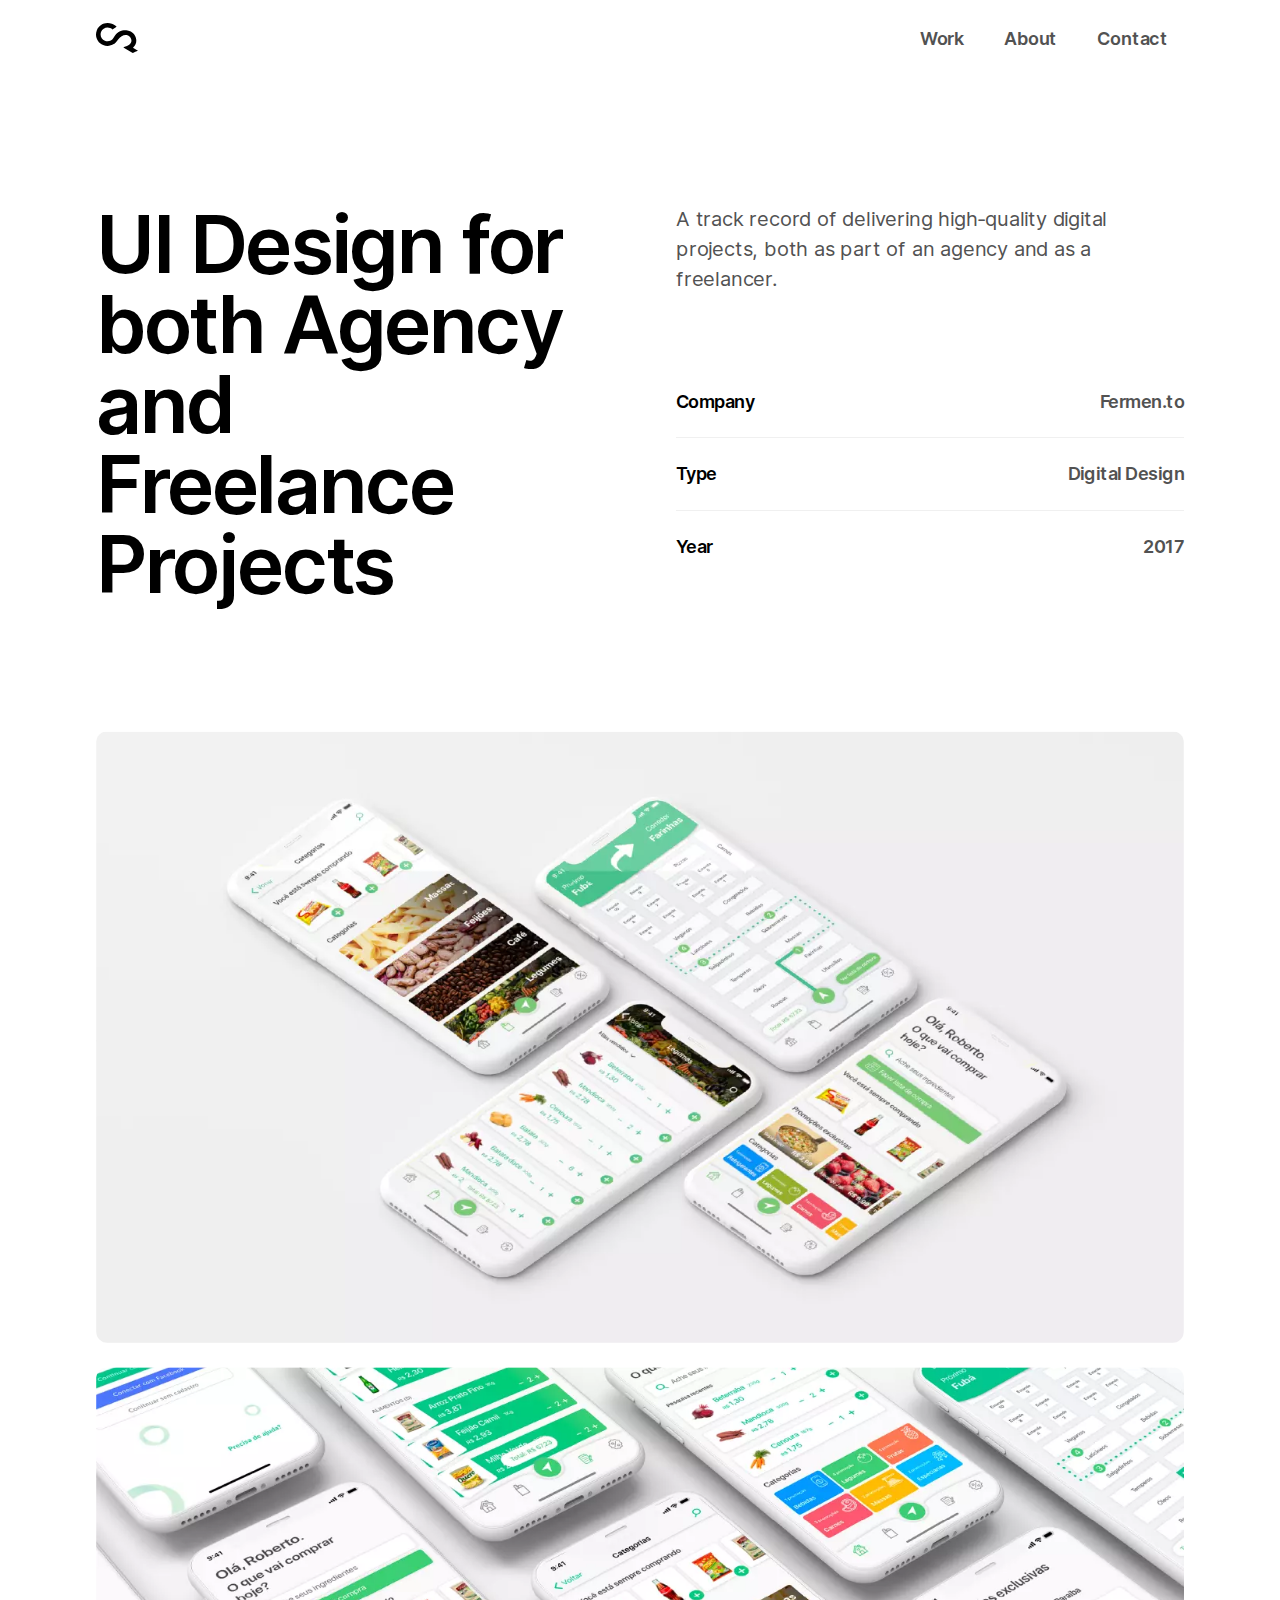
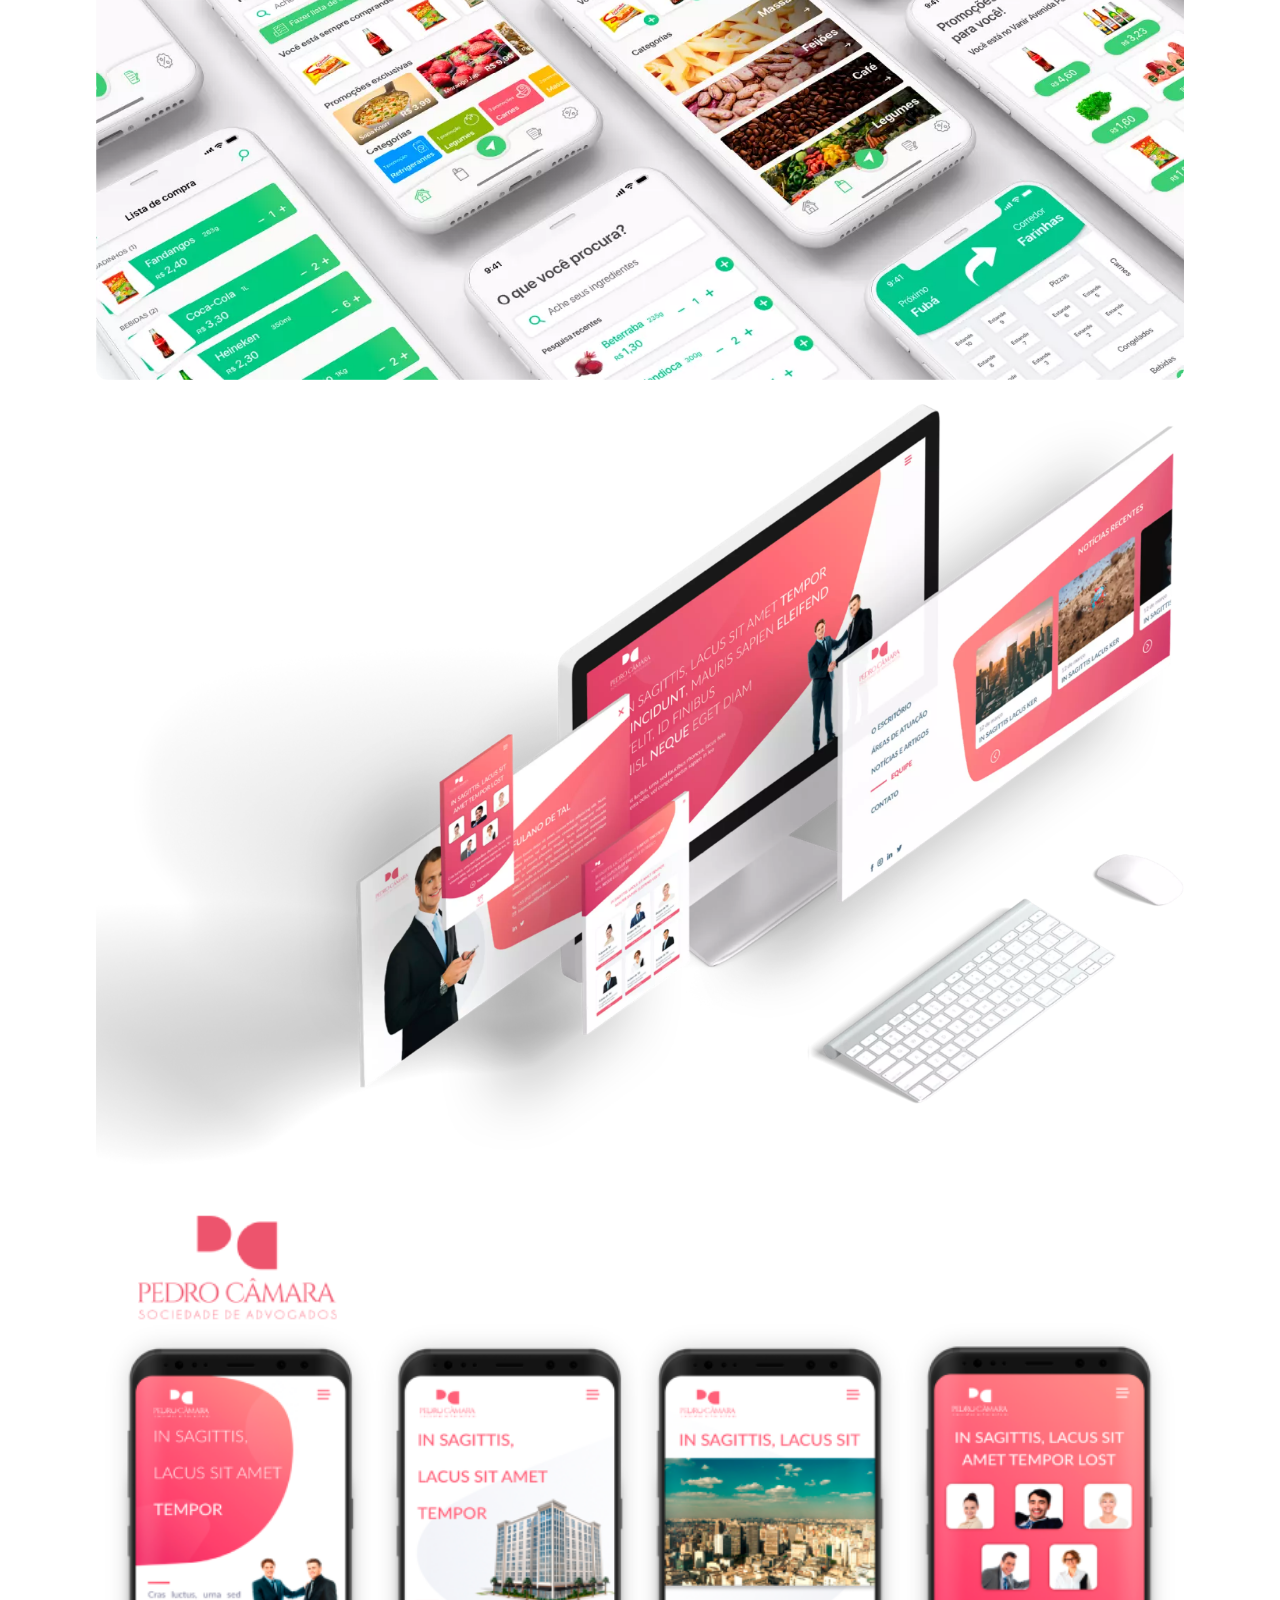
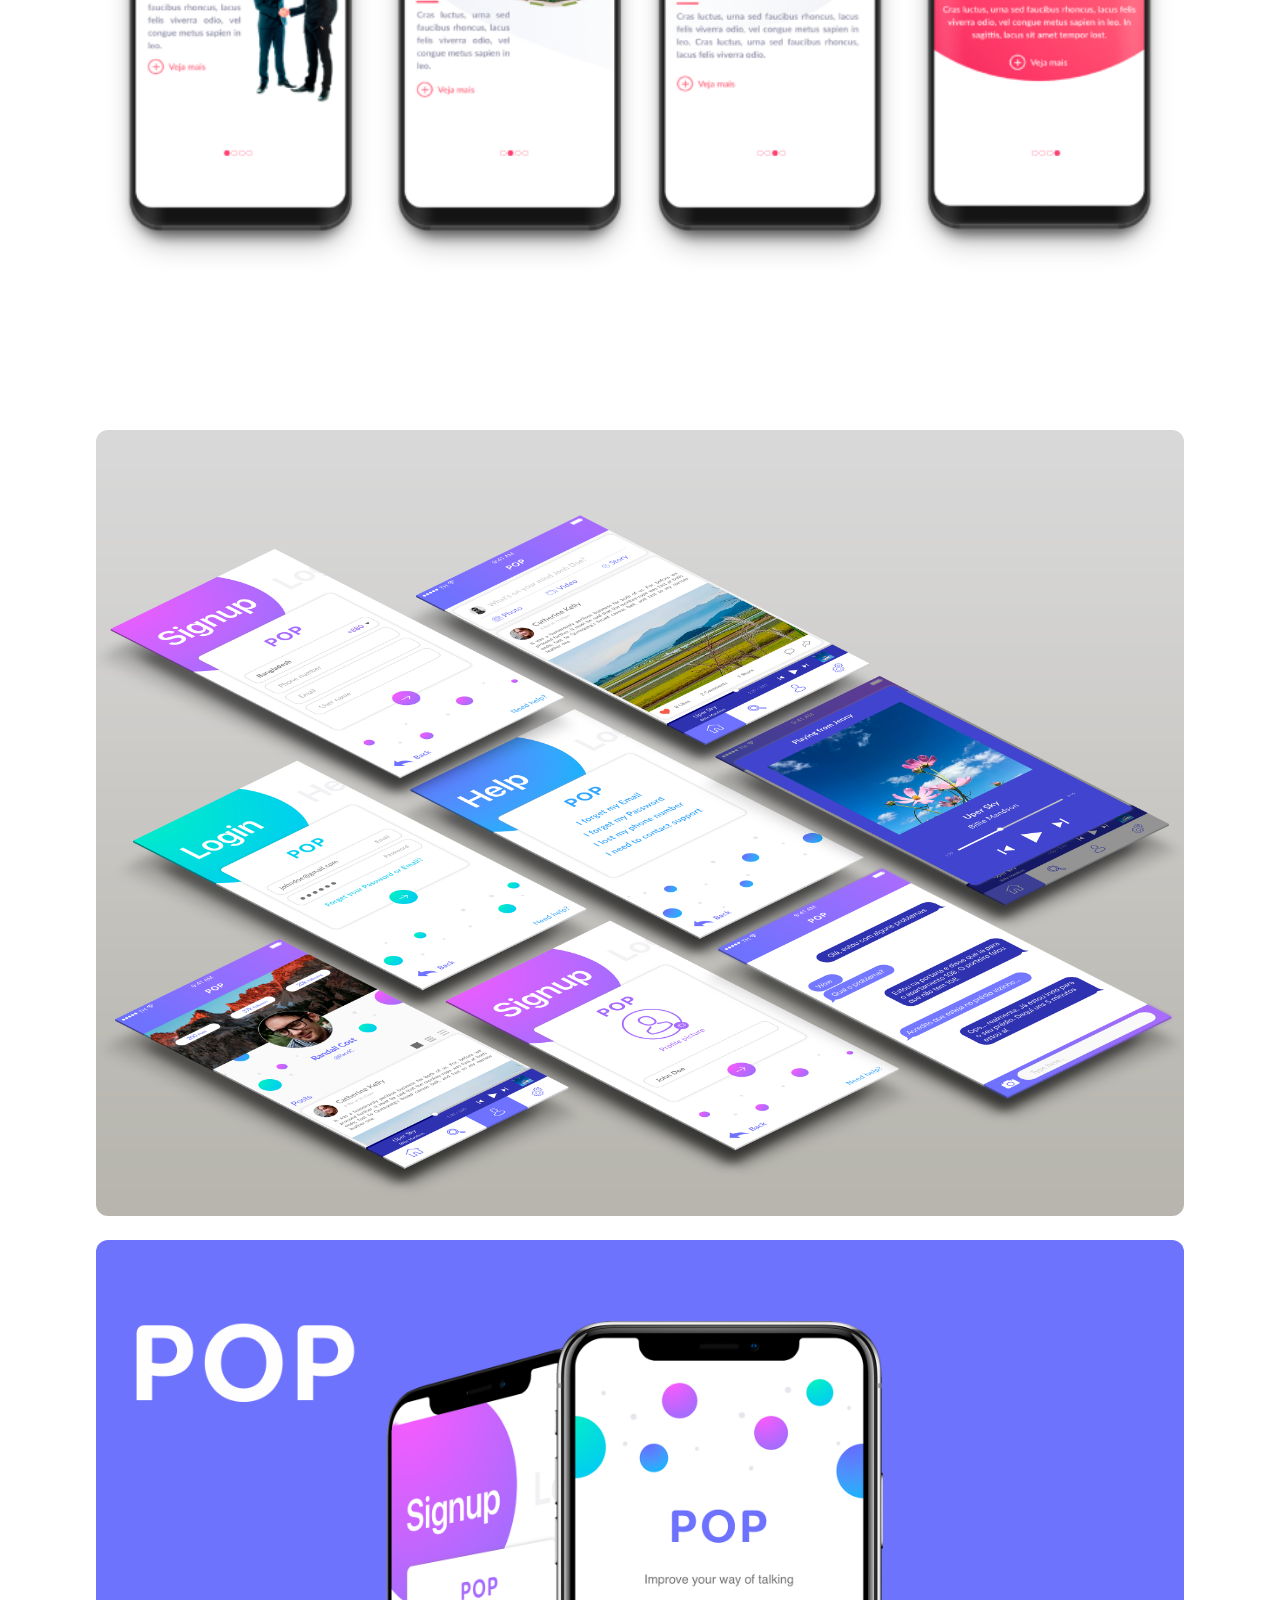
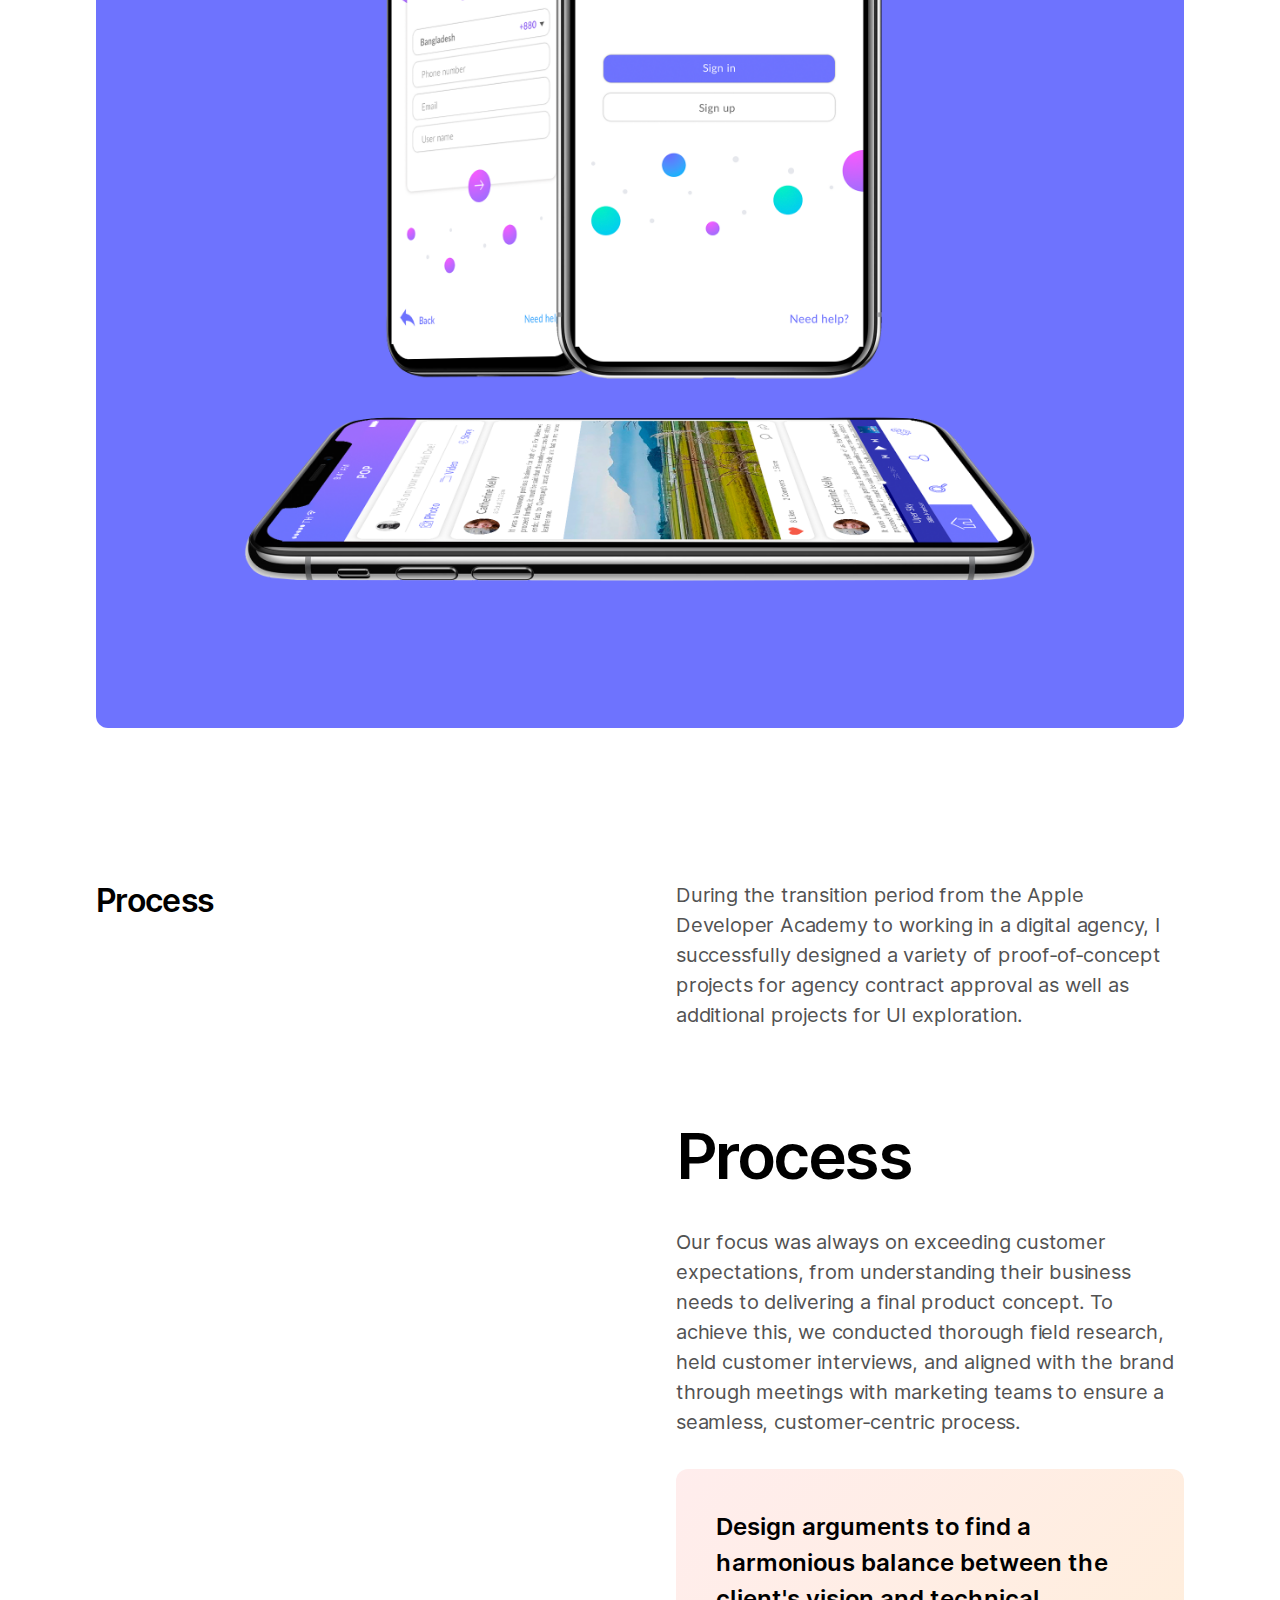
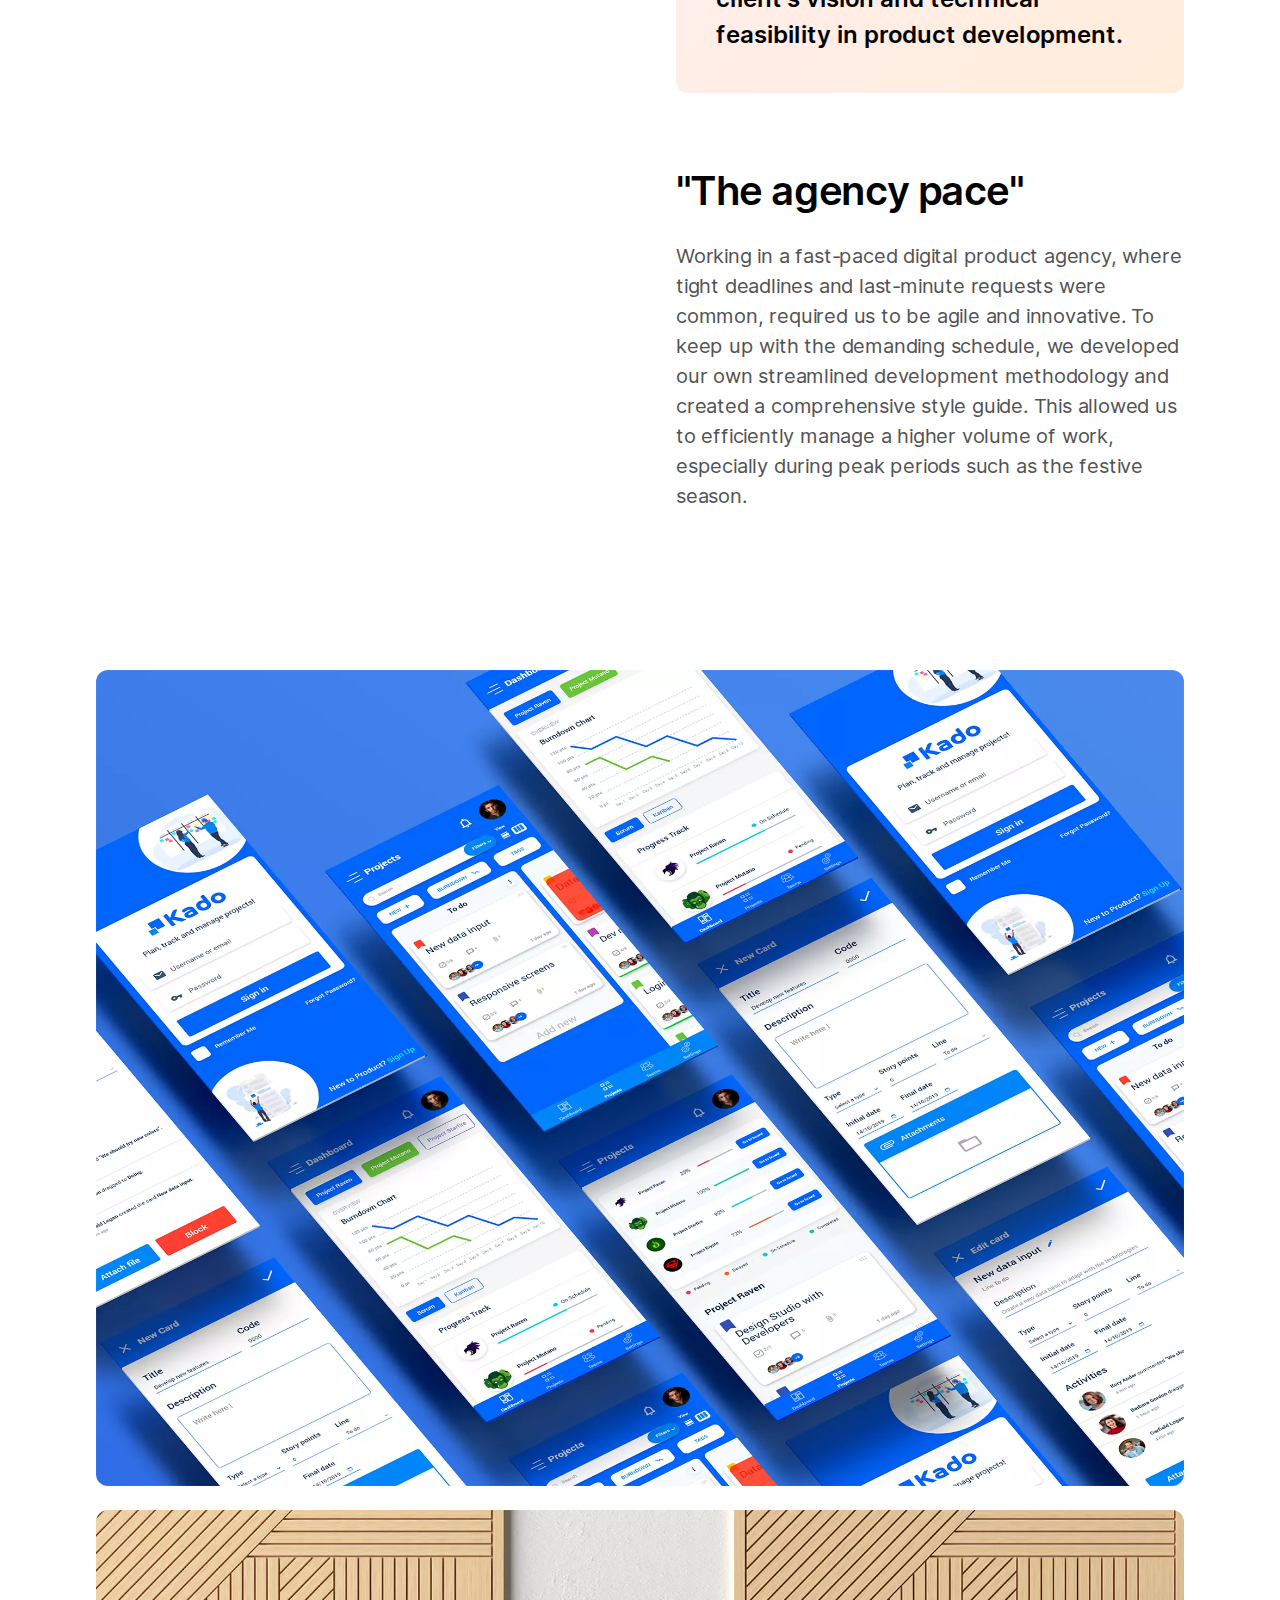
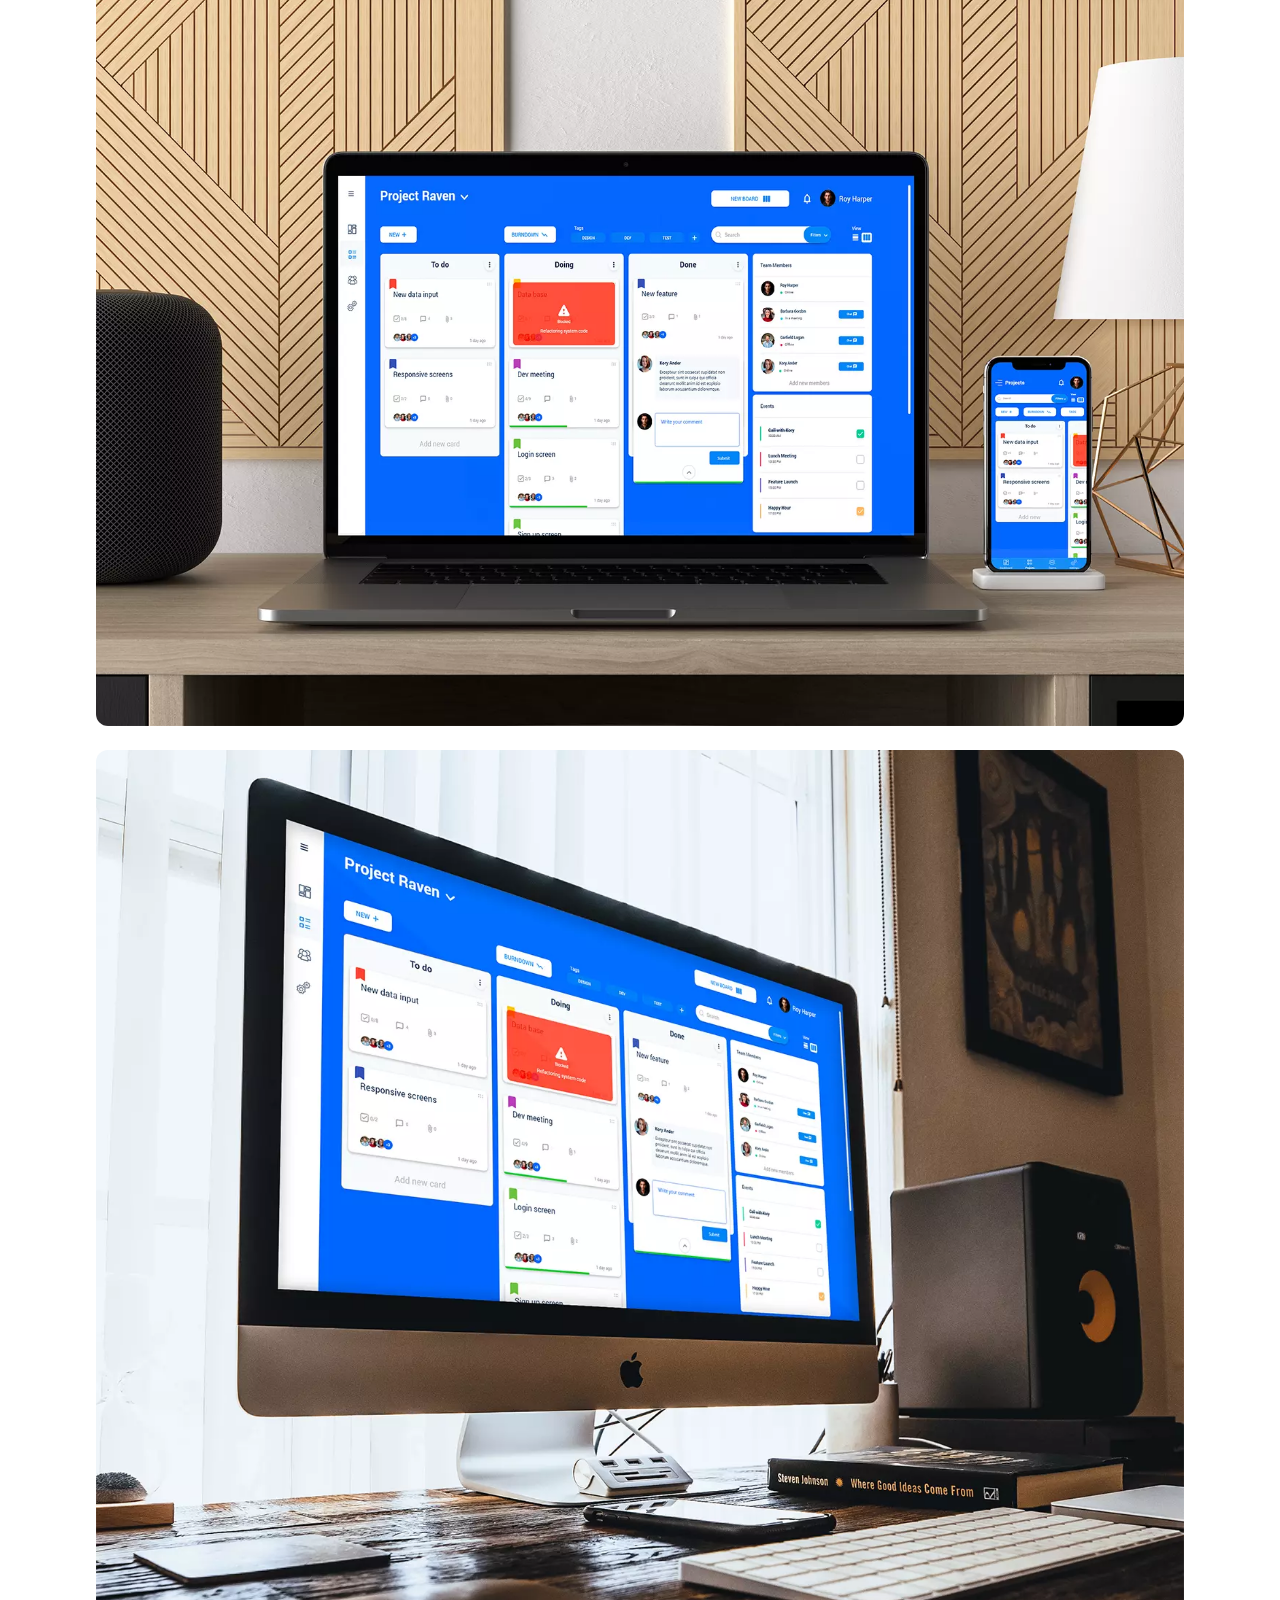
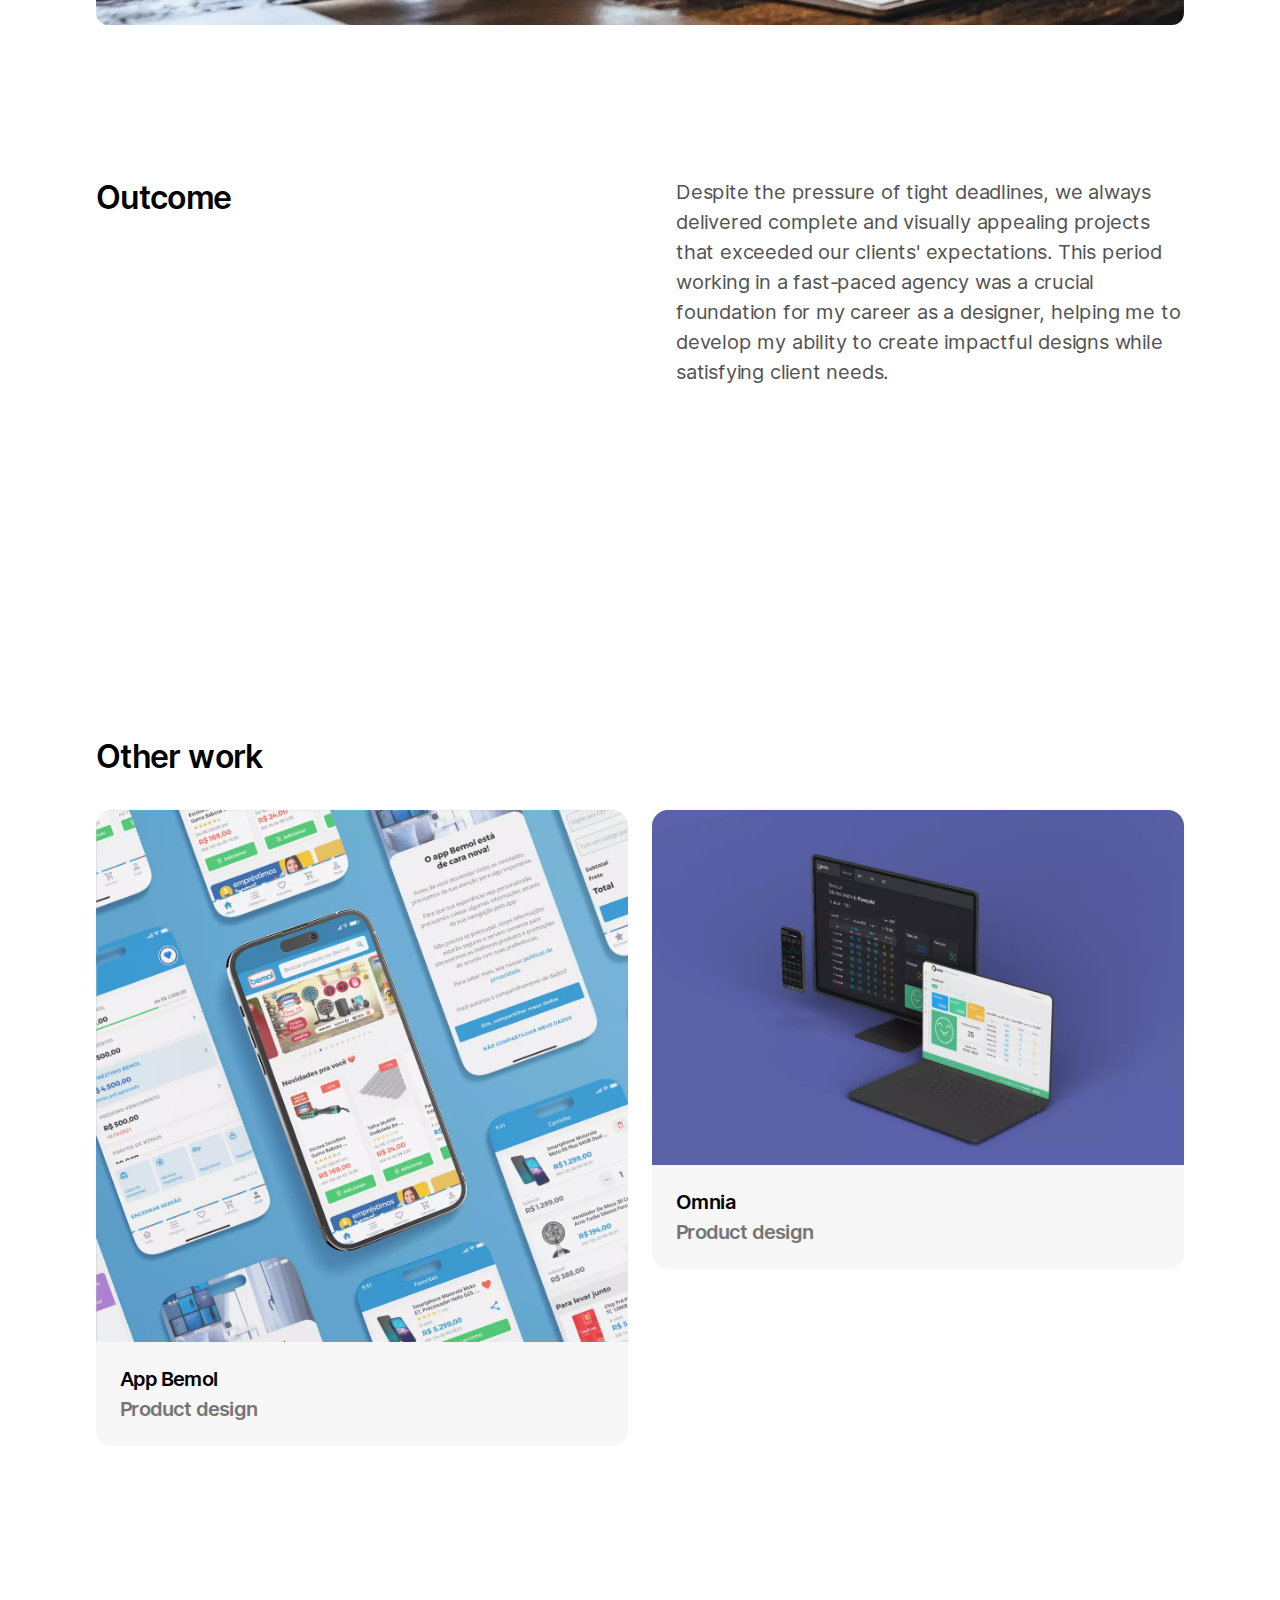
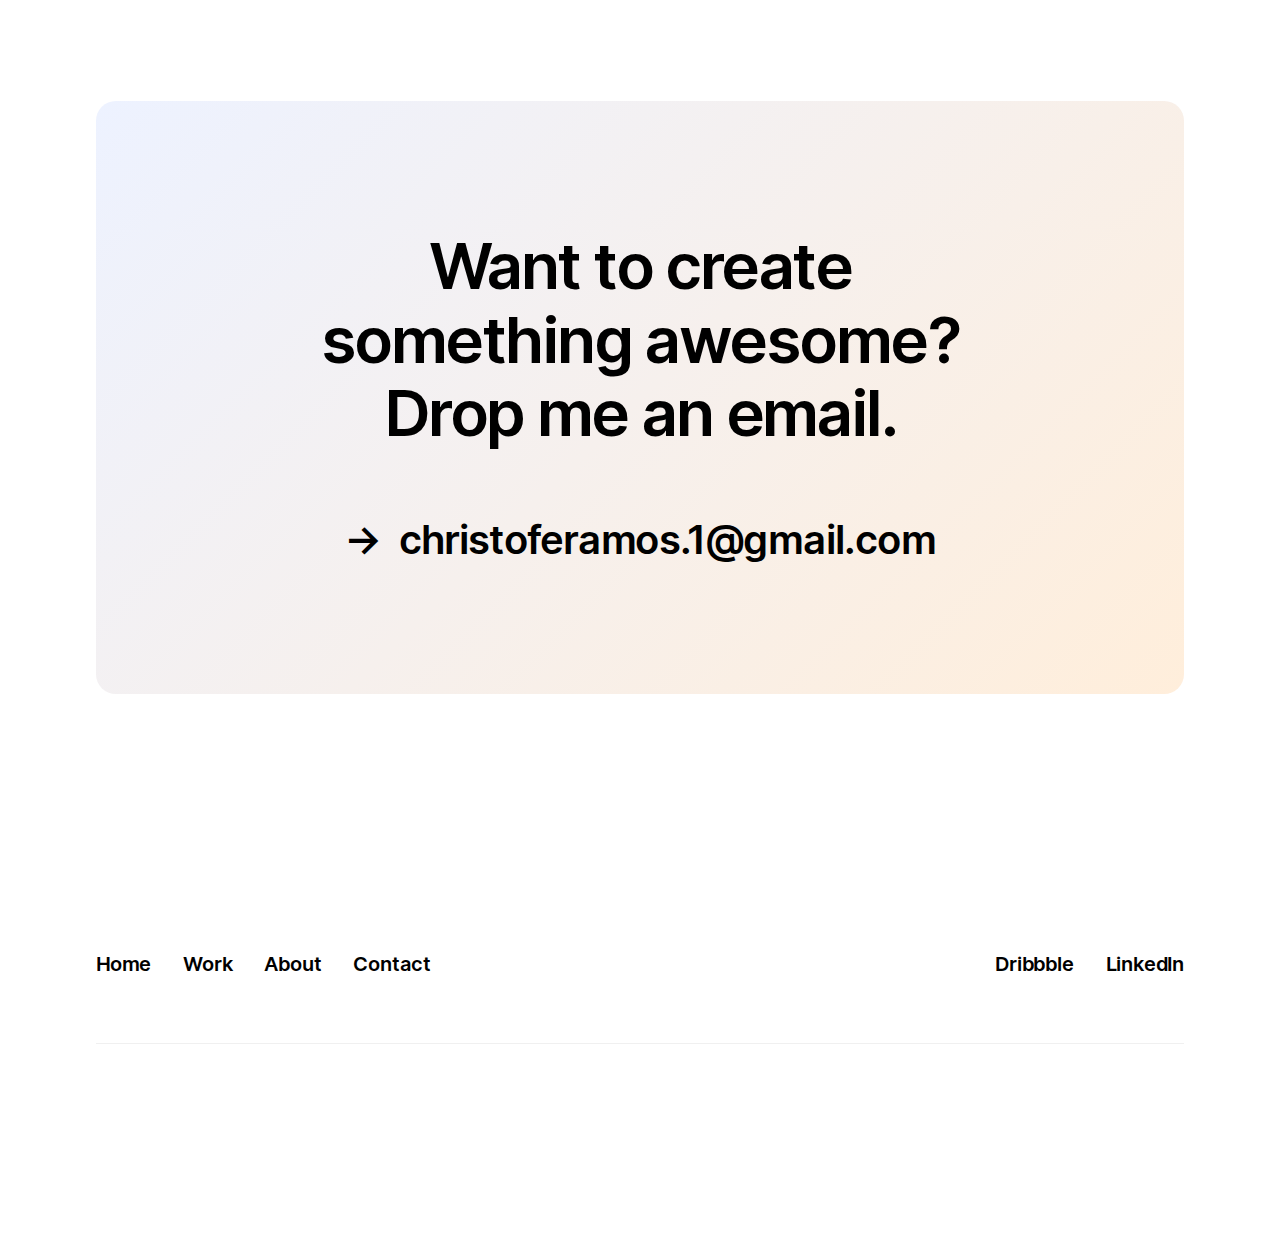
==== commit 259e3f14: "converti as imagens para webp" ====
--- a/agency.html
+++ b/agency.html
@@ -1,5 +1,5 @@
 <!DOCTYPE html>
-<html
+<html 
   data-wf-domain="christoferramos.com"
   data-wf-page="63bf368e19c27539f7499d92"
   data-wf-site="63a364103e5c9ae0870e69e8"
@@ -11,7 +11,7 @@
     <meta content="UI Design Projects by Christofer Ramos" name="description" />
     <meta content="Christofer Ramos · UI Design" property="og:title" />
     <meta content="UI project by Christofer Ramos" property="og:description" />
-    <meta content="assets/images/Thumb_vanir3.png" property="og:image" />
+    <meta content="assets/images/Thumb_vanir3.webp" property="og:image" />
 
     <meta
       content="Christofer Ramos · UI Design Projects"
@@ -22,7 +22,7 @@
       property="twitter:description"
     />
     <meta
-      content="assets/images/Thumb_vanir3.png"
+      content="assets/images/Thumb_vanir3.webp"
       property="twitter:image"
     />
     <meta property="og:type" content="website" />
@@ -175,7 +175,7 @@
               class="collection-item w-dyn-item w-dyn-repeater-item w-col w-col-6"
             >
               <img
-                src="assets/imagens/Ativo 11.png"
+                src="assets/imagens/Ativo 11.webp"
                 loading="lazy"
                 alt="Ativo 11"
                 sizes="(max-width: 479px) 100vw, (max-width: 767px) 83vw, (max-width: 991px) 87vw, 81vw"
@@ -187,7 +187,7 @@
               class="collection-item w-dyn-item w-dyn-repeater-item w-col w-col-6"
             >
               <img
-                src="assets/imagens/Ativo 10.png"
+                src="assets/imagens/Ativo 10.webp"
                 loading="lazy"
                 alt="Ativo 10"
                 sizes="(max-width: 479px) 100vw, (max-width: 767px) 83vw, (max-width: 991px) 87vw, 81vw"
@@ -199,7 +199,7 @@
               class="collection-item w-dyn-item w-dyn-repeater-item w-col w-col-6"
             >
               <img
-                src="assets/imagens/Bitmap.png"
+                src="assets/imagens/Bitmap.webp"
                 loading="lazy"
                 alt="bitmap"
                 sizes="(max-width: 479px) 100vw, (max-width: 767px) 83vw, (max-width: 991px) 87vw, 81vw"
@@ -211,7 +211,7 @@
               class="collection-item w-dyn-item w-dyn-repeater-item w-col w-col-6"
             >
               <img
-                src="assets/imagens/Pedro-camara-1.png"
+                src="assets/imagens/Pedro-camara-1.webp"
                 loading="lazy"
                 alt="pedro camara"
                 sizes="(max-width: 479px) 100vw, (max-width: 767px) 83vw, (max-width: 991px) 87vw, 81vw"
@@ -223,7 +223,7 @@
               class="collection-item w-dyn-item w-dyn-repeater-item w-col w-col-6"
             >
               <img
-                src="assets/imagens/POP.png"
+                src="assets/imagens/POP.webp"
                 loading="lazy"
                 alt="pop"
                 sizes="(max-width: 479px) 100vw, (max-width: 767px) 83vw, (max-width: 991px) 87vw, 81vw"
@@ -235,7 +235,7 @@
               class="collection-item w-dyn-item w-dyn-repeater-item w-col w-col-6"
             >
               <img
-                src="assets/imagens/pop-1.png"
+                src="assets/imagens/pop-1.webp"
                 loading="lazy"
                 alt="pop-1"
                 sizes="(max-width: 479px) 100vw, (max-width: 767px) 83vw, (max-width: 991px) 87vw, 81vw"
@@ -302,7 +302,7 @@
               class="collection-item w-dyn-item w-dyn-repeater-item w-col w-col-6"
             >
               <img
-                src="assets/imagens/Kado.png"
+                src="assets/imagens/Kado.webp"
                 loading="lazy"
                 alt="kado"
                 sizes="(max-width: 479px) 100vw, (max-width: 767px) 83vw, (max-width: 991px) 87vw, 81vw"
@@ -314,7 +314,7 @@
               class="collection-item w-dyn-item w-dyn-repeater-item w-col w-col-6"
             >
               <img
-                src="assets/imagens/Kado_desk.png"
+                src="assets/imagens/Kado_desk.webp"
                 loading="lazy"
                 alt="kado"
                 sizes="(max-width: 479px) 100vw, (max-width: 767px) 83vw, (max-width: 991px) 87vw, 81vw"
@@ -326,7 +326,7 @@
               class="collection-item w-dyn-item w-dyn-repeater-item w-col w-col-6"
             >
               <img
-                src="assets/imagens/Kado_desk2.png"
+                src="assets/imagens/Kado_desk2.webp"
                 loading="lazy"
                 alt="kado desk"
                 sizes="(max-width: 479px) 100vw, (max-width: 767px) 83vw, (max-width: 991px) 87vw, 81vw"
@@ -381,7 +381,7 @@
                 href="app-bemol.html"
                 class="work-link w-inline-block"
                 ><img
-                  src="assets/imagens/App-Bemol-thumb.png"
+                  src="assets/imagens/App-Bemol-thumb.webp"
                   loading="lazy"
                   alt="App Bemol"
                   sizes="(max-width: 767px) 73vw, (max-width: 991px) 42vw, 39vw"
@@ -402,7 +402,7 @@
                 href="omnia.html"
                 class="work-link w-inline-block"
                 ><img
-                  src="assets/imagens/Omnia_thumb2.png"
+                  src="assets/imagens/Omnia_thumb2.webp"
                   loading="lazy"
                   alt="Omnia"
                   sizes="(max-width: 767px) 73vw, (max-width: 991px) 42vw, 39vw"
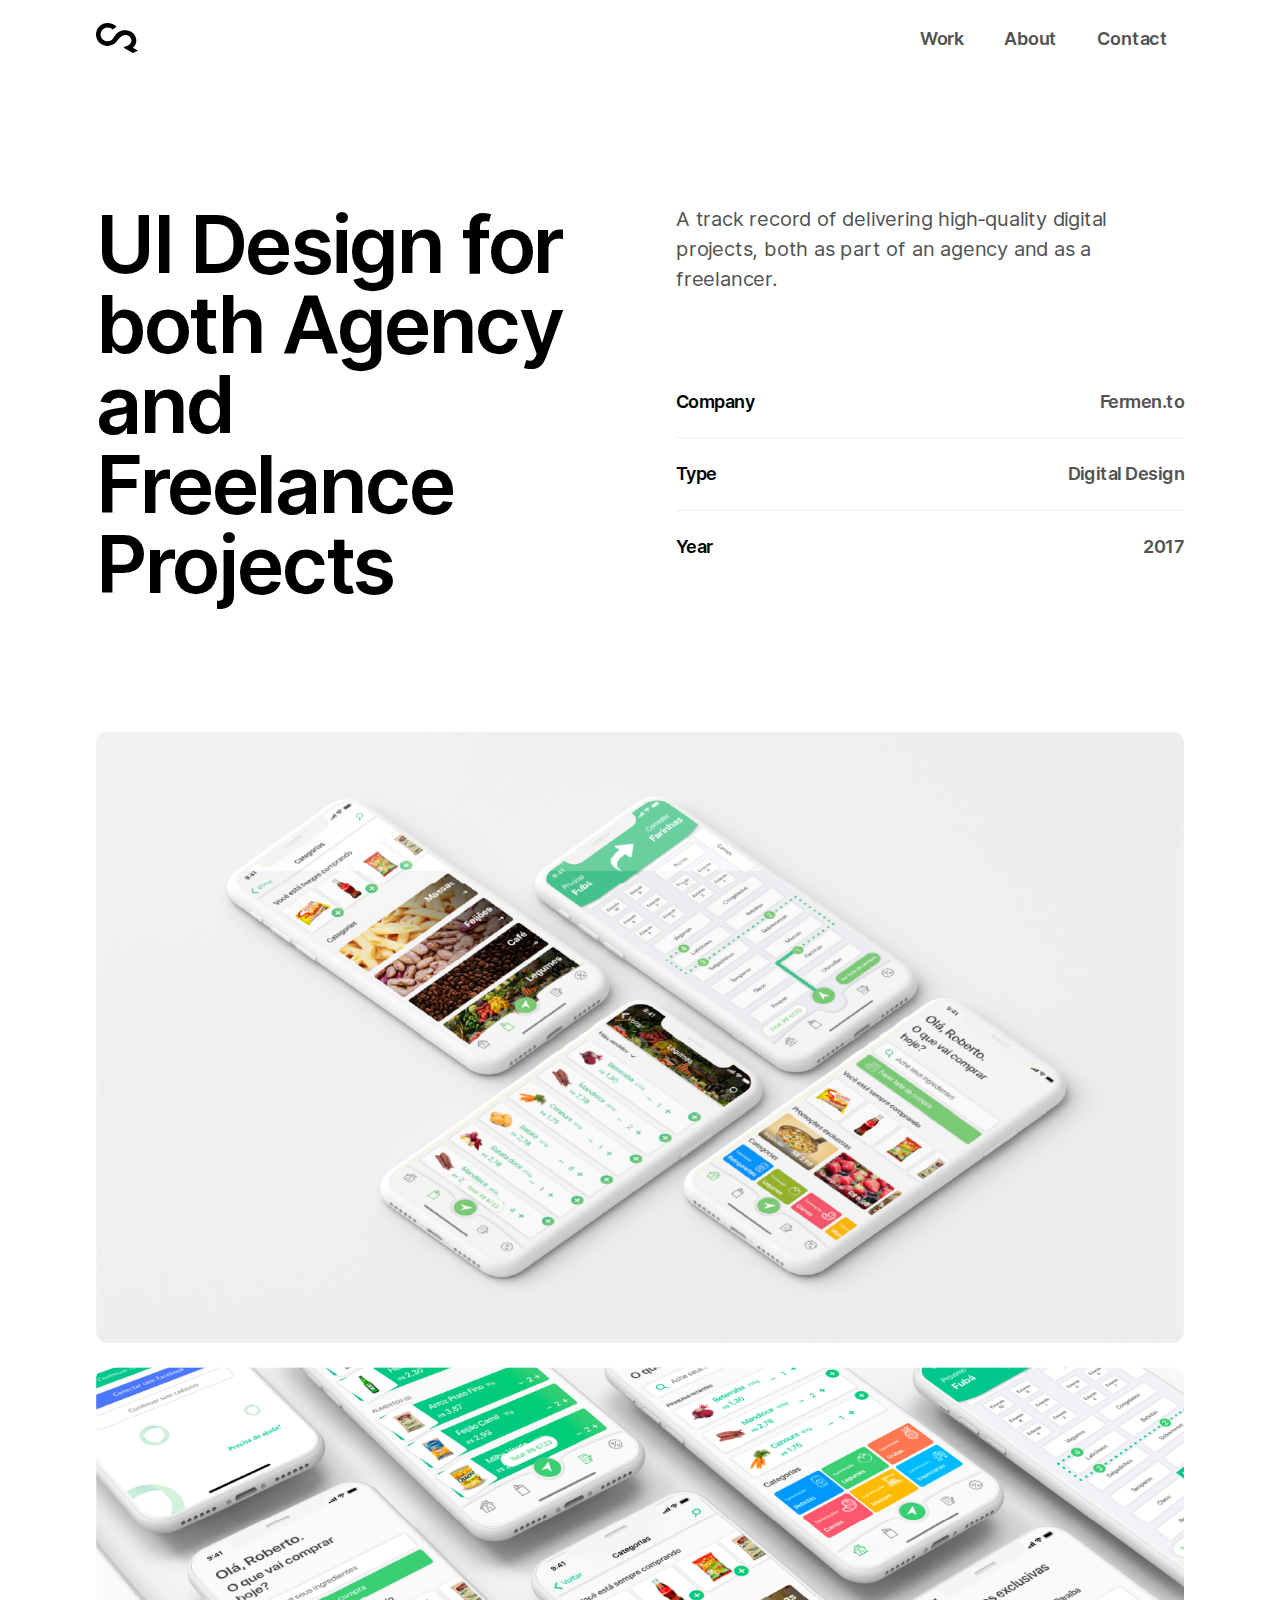
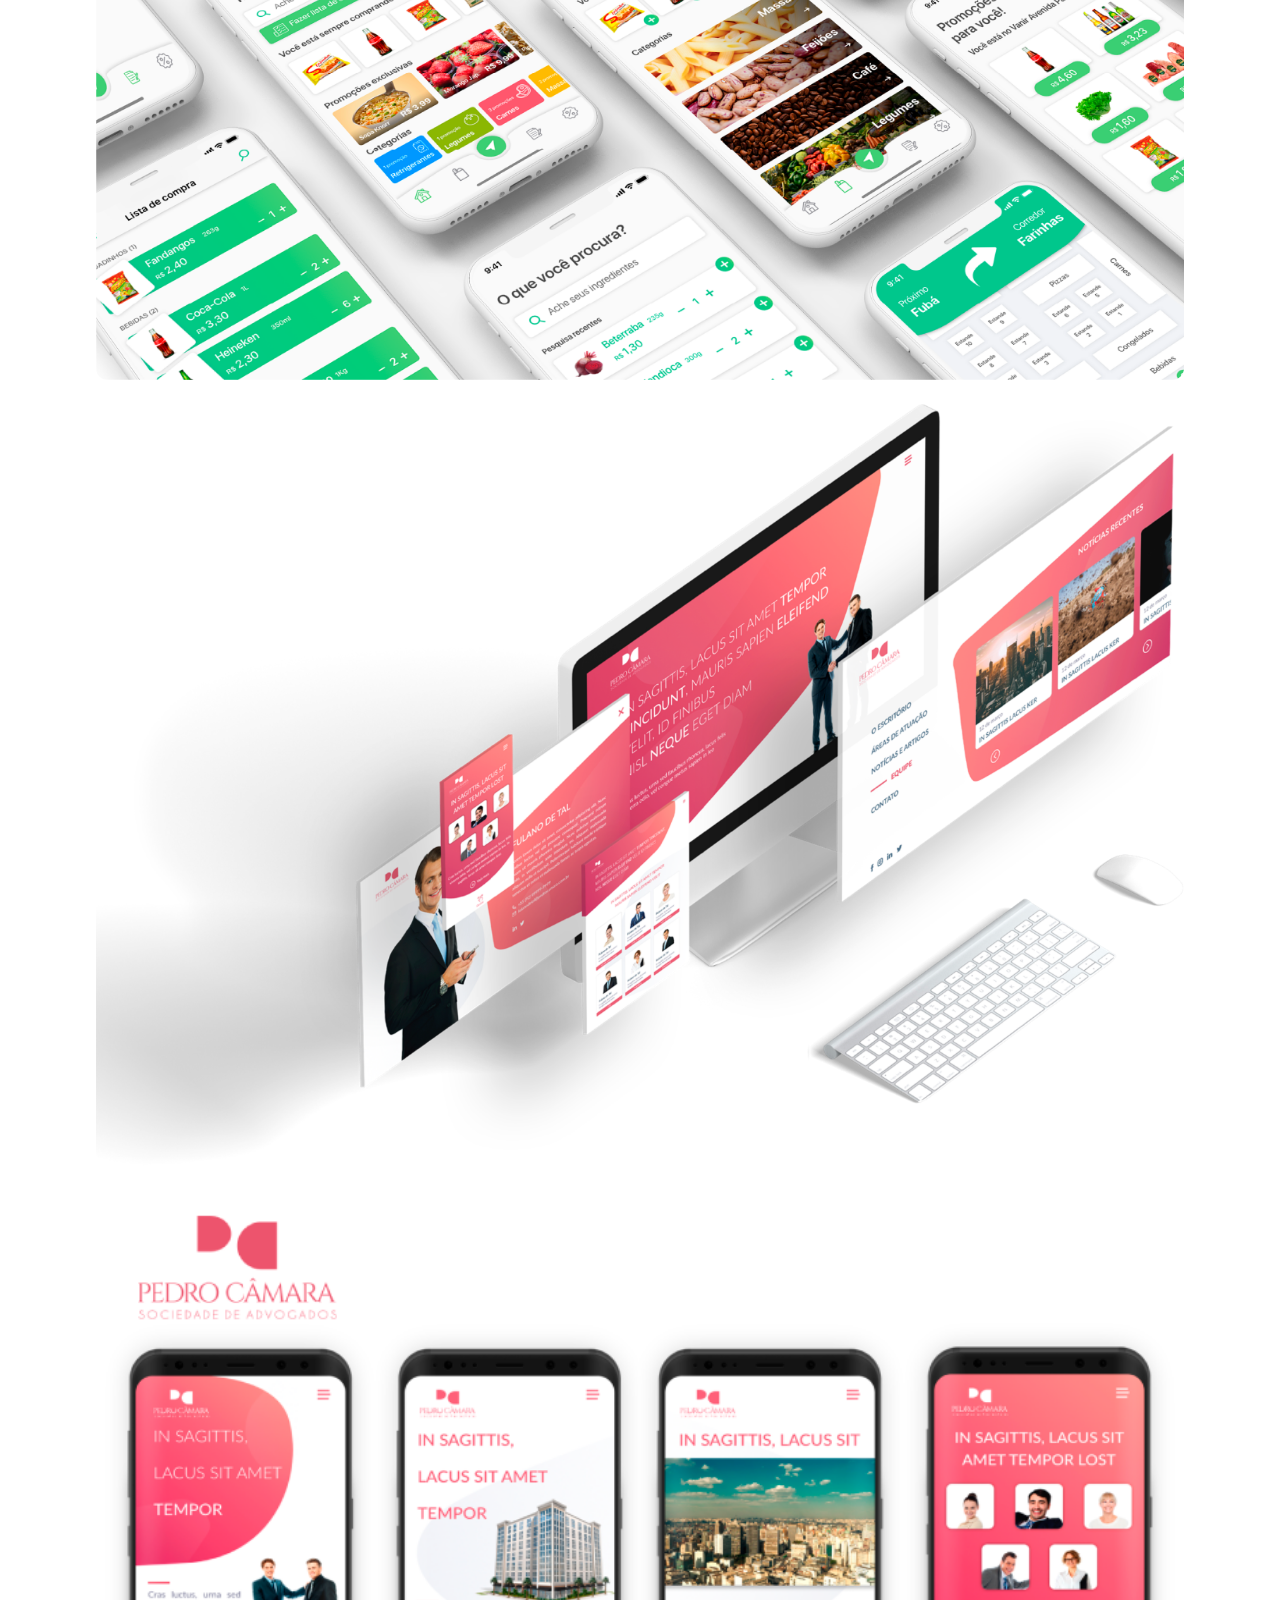
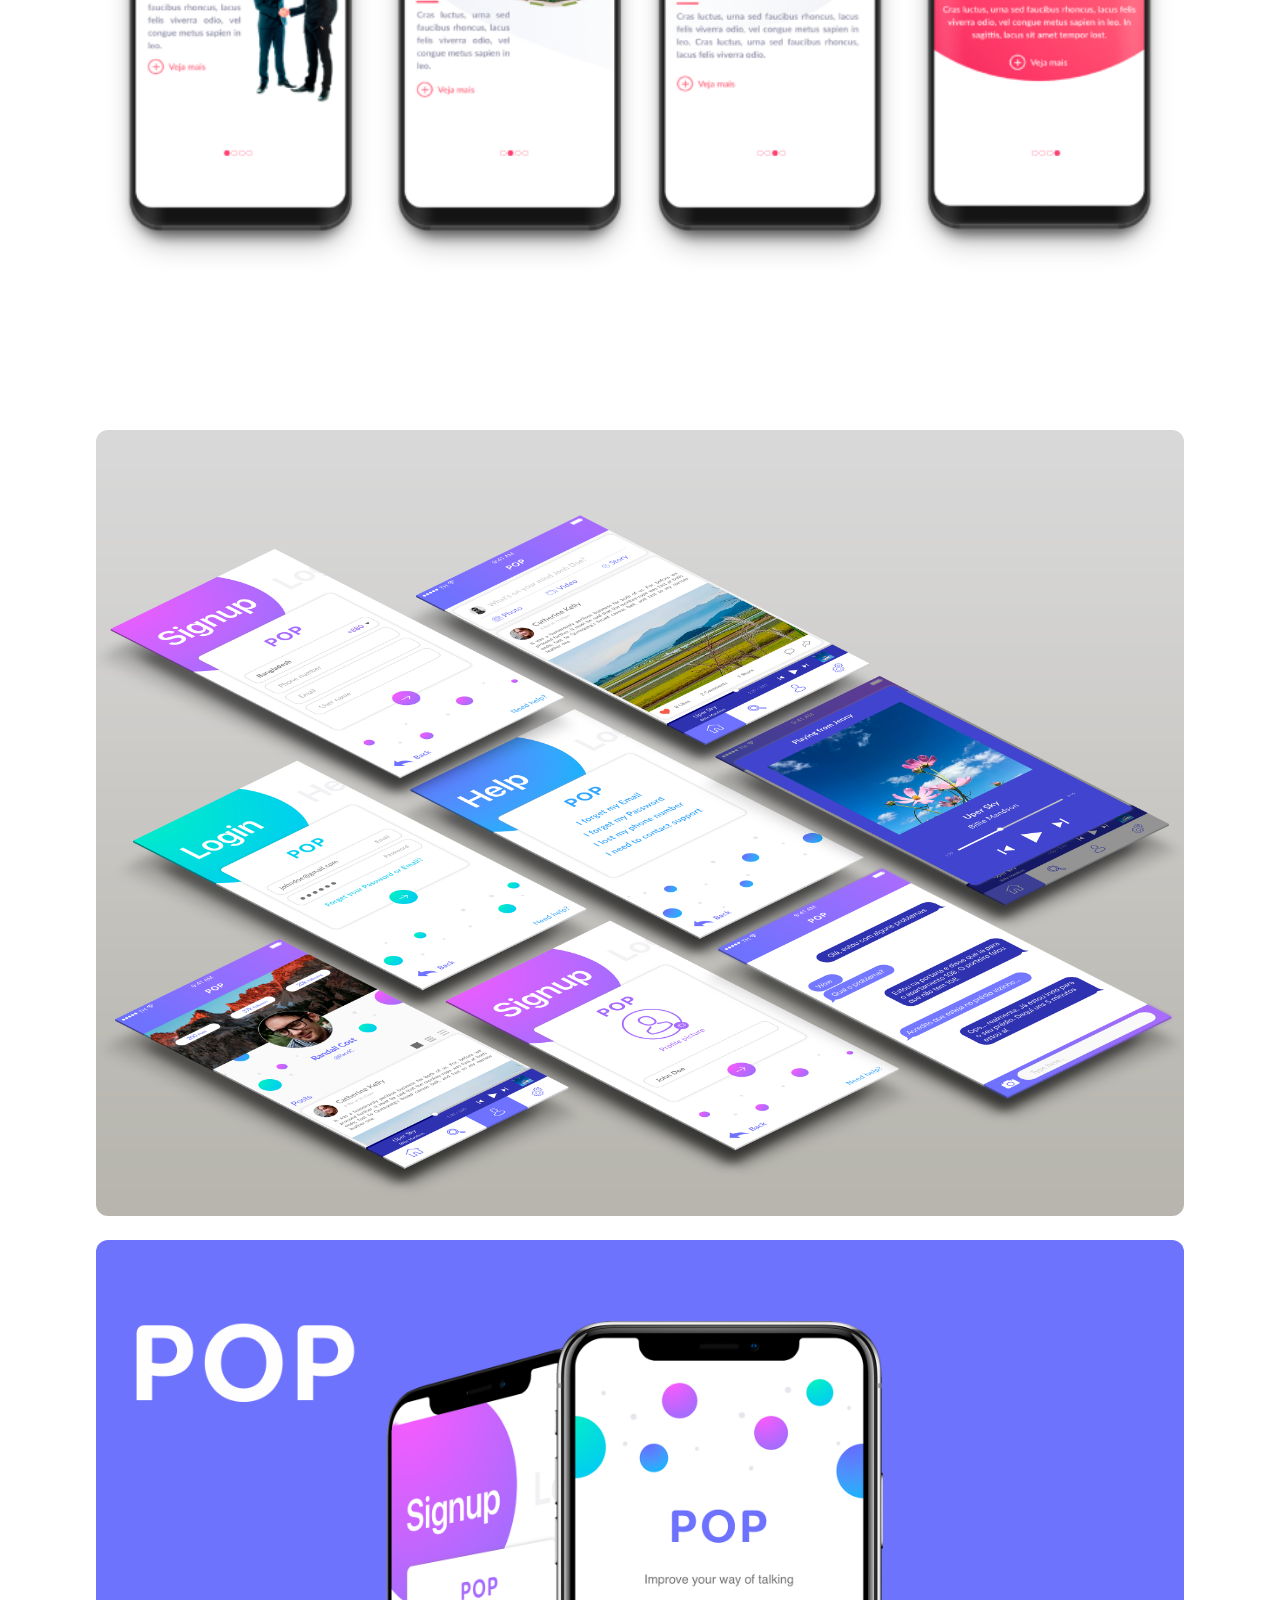
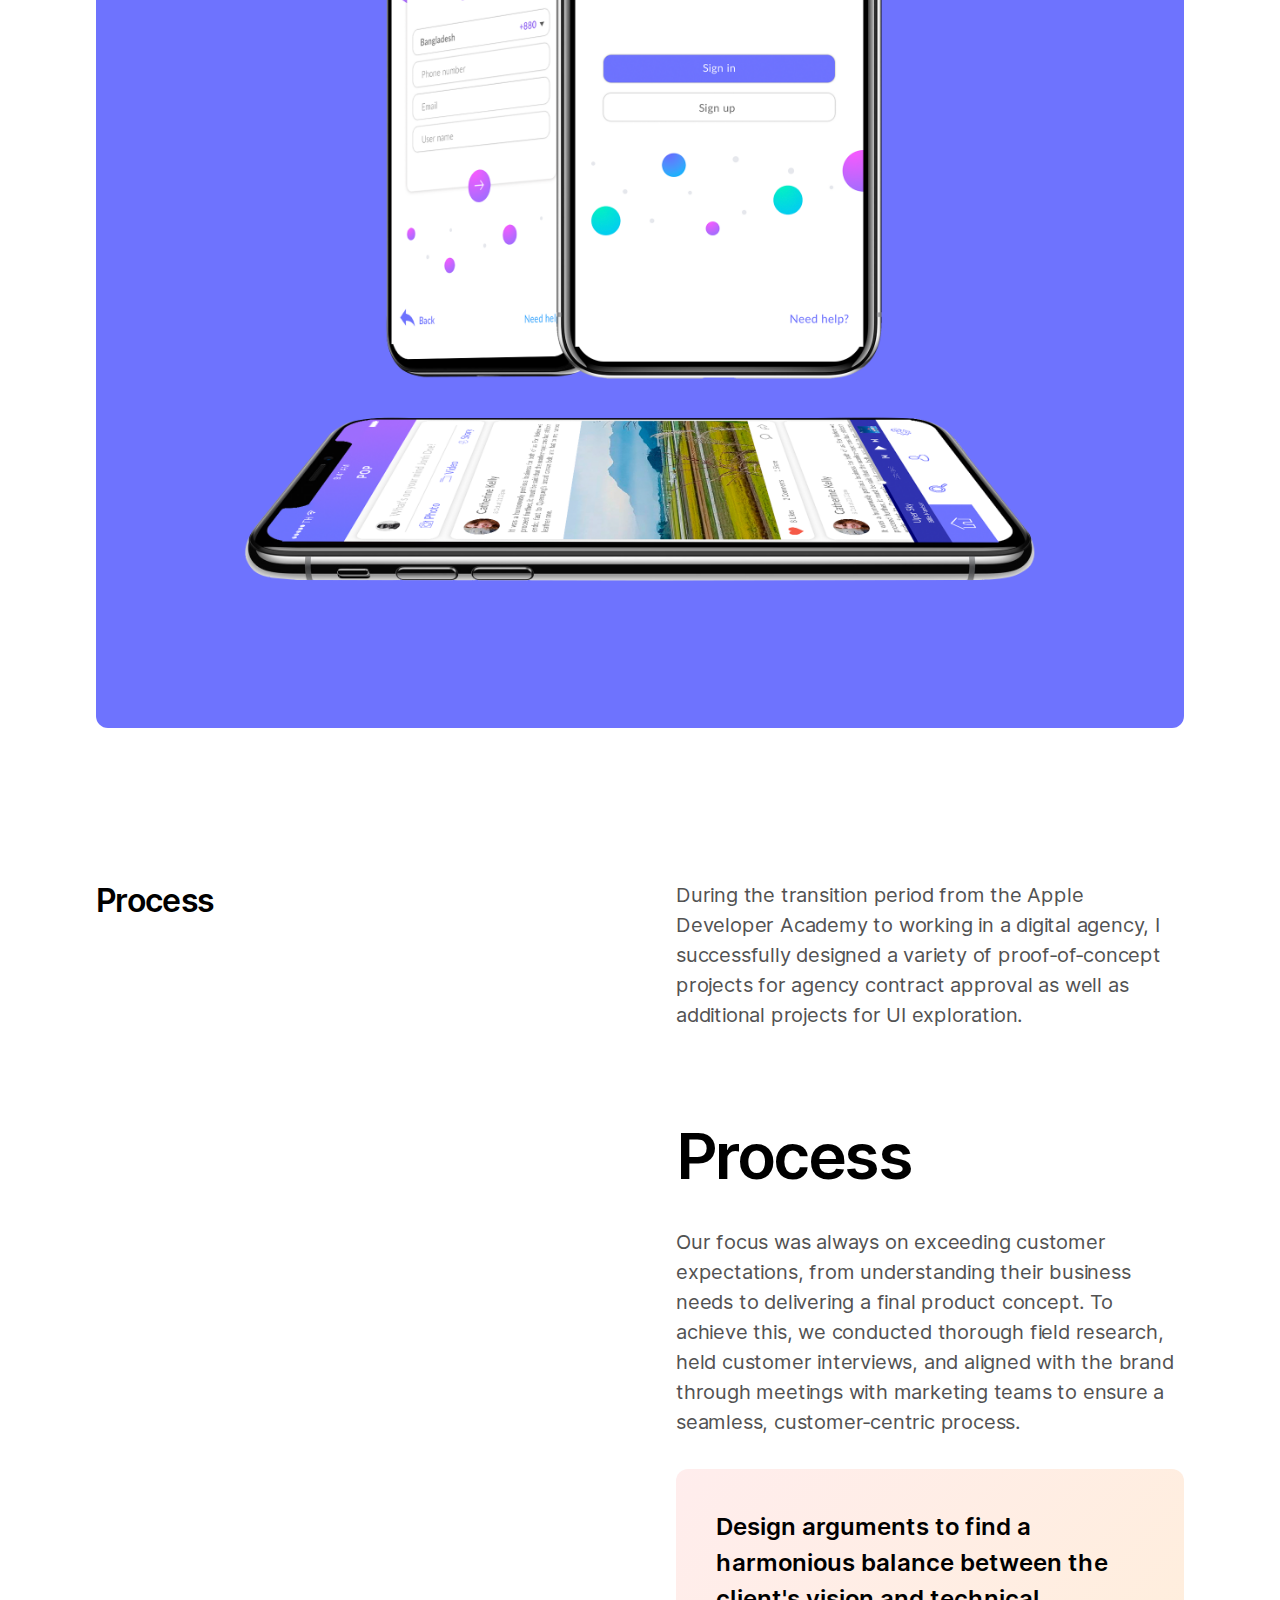
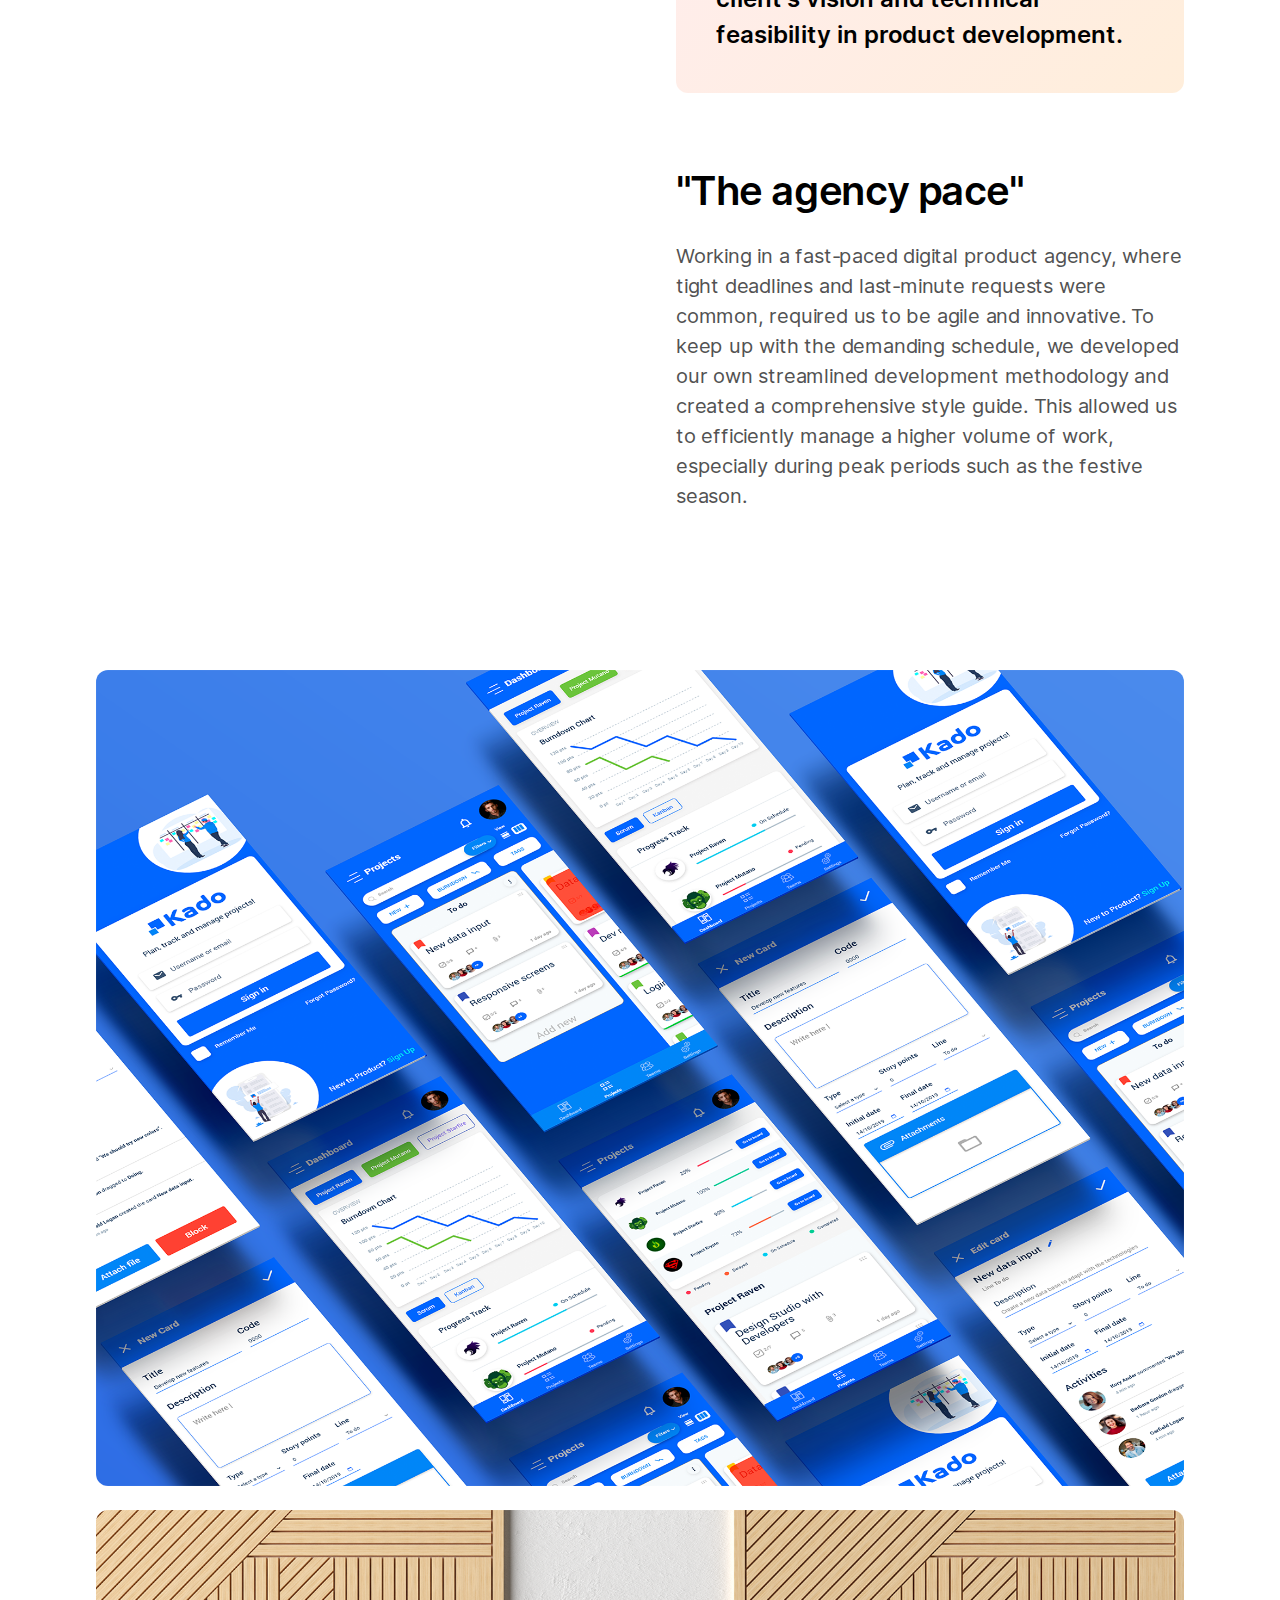
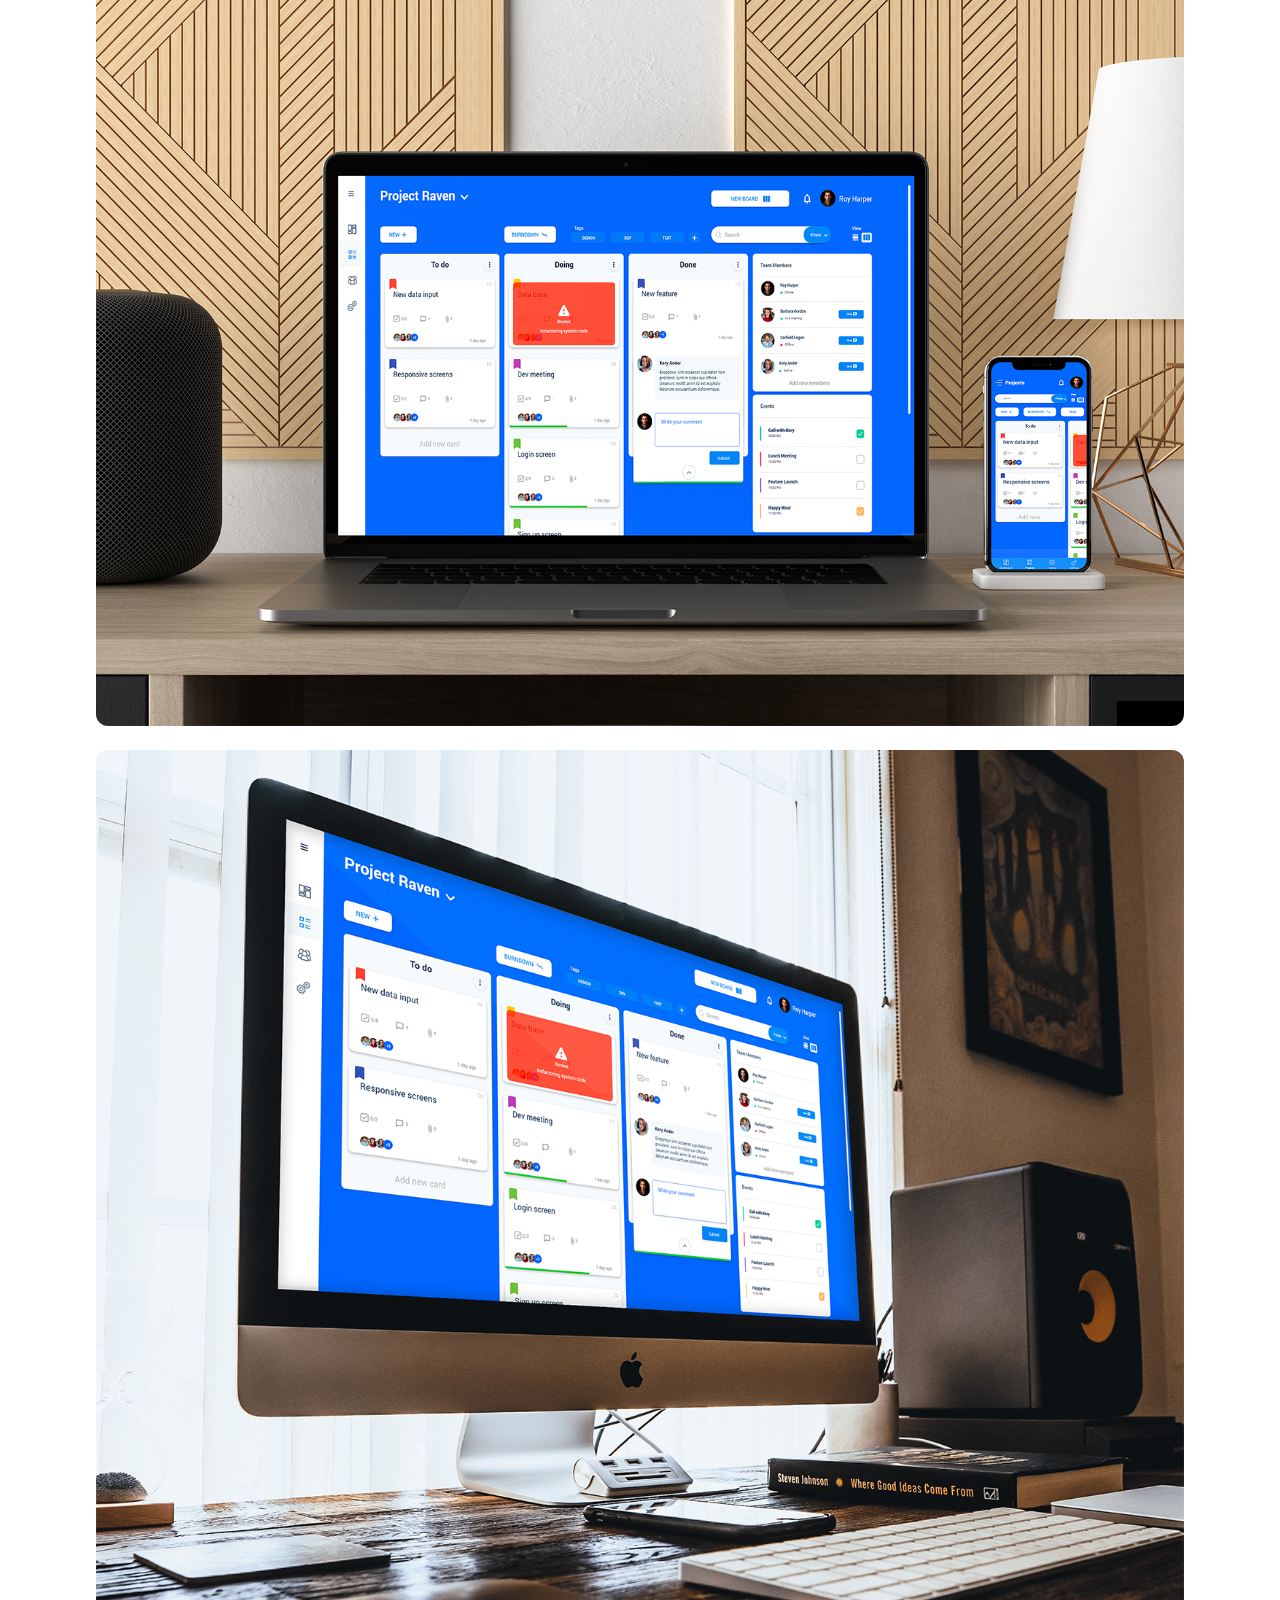
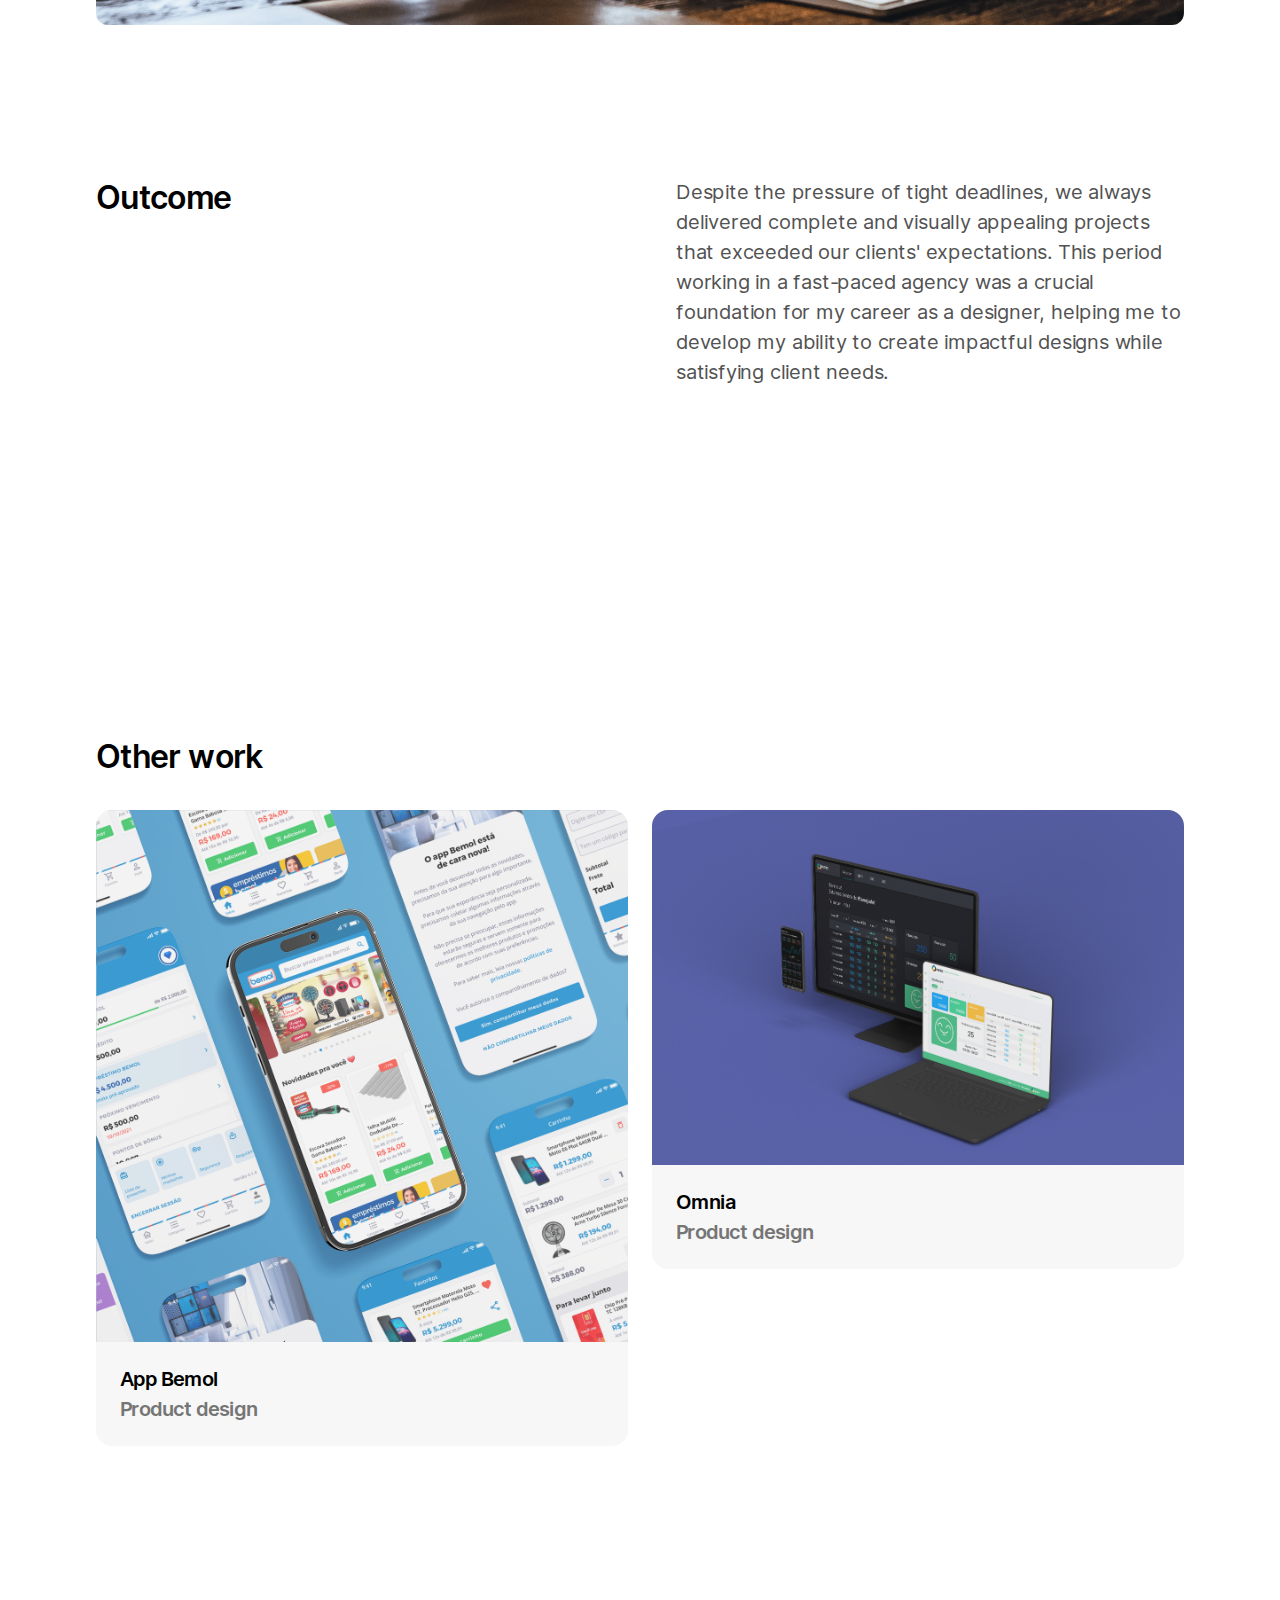
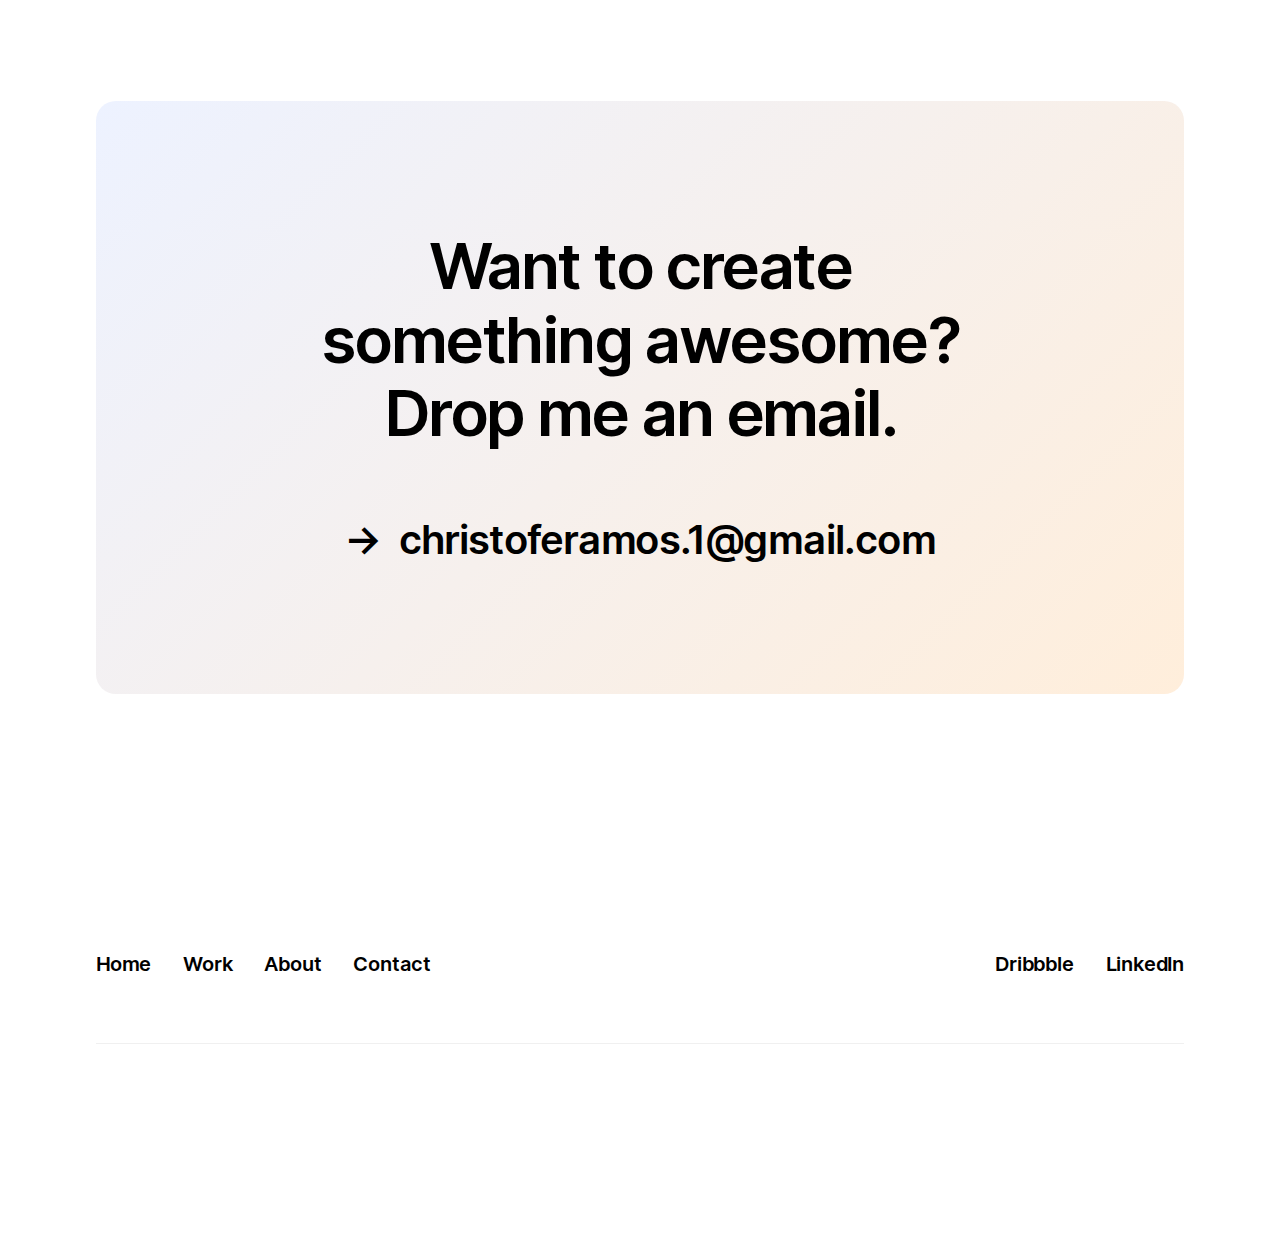
==== commit ce2e13fb: "mudando para png para evitar perda de qualidade das imagens" ====
--- a/agency.html
+++ b/agency.html
@@ -11,7 +11,7 @@
     <meta content="UI Design Projects by Christofer Ramos" name="description" />
     <meta content="Christofer Ramos · UI Design" property="og:title" />
     <meta content="UI project by Christofer Ramos" property="og:description" />
-    <meta content="assets/images/Thumb_vanir3.webp" property="og:image" />
+    <meta content="assets/images/Thumb_vanir3.png" property="og:image" />
 
     <meta
       content="Christofer Ramos · UI Design Projects"
@@ -22,7 +22,7 @@
       property="twitter:description"
     />
     <meta
-      content="assets/images/Thumb_vanir3.webp"
+      content="assets/images/Thumb_vanir3.png"
       property="twitter:image"
     />
     <meta property="og:type" content="website" />
@@ -175,7 +175,7 @@
               class="collection-item w-dyn-item w-dyn-repeater-item w-col w-col-6"
             >
               <img
-                src="assets/imagens/Ativo 11.webp"
+                src="assets/imagens/Ativo 11.png"
                 loading="lazy"
                 alt="Ativo 11"
                 sizes="(max-width: 479px) 100vw, (max-width: 767px) 83vw, (max-width: 991px) 87vw, 81vw"
@@ -187,7 +187,7 @@
               class="collection-item w-dyn-item w-dyn-repeater-item w-col w-col-6"
             >
               <img
-                src="assets/imagens/Ativo 10.webp"
+                src="assets/imagens/Ativo 10.png"
                 loading="lazy"
                 alt="Ativo 10"
                 sizes="(max-width: 479px) 100vw, (max-width: 767px) 83vw, (max-width: 991px) 87vw, 81vw"
@@ -199,7 +199,7 @@
               class="collection-item w-dyn-item w-dyn-repeater-item w-col w-col-6"
             >
               <img
-                src="assets/imagens/Bitmap.webp"
+                src="assets/imagens/Bitmap.png"
                 loading="lazy"
                 alt="bitmap"
                 sizes="(max-width: 479px) 100vw, (max-width: 767px) 83vw, (max-width: 991px) 87vw, 81vw"
@@ -211,7 +211,7 @@
               class="collection-item w-dyn-item w-dyn-repeater-item w-col w-col-6"
             >
               <img
-                src="assets/imagens/Pedro-camara-1.webp"
+                src="assets/imagens/Pedro-camara-1.png"
                 loading="lazy"
                 alt="pedro camara"
                 sizes="(max-width: 479px) 100vw, (max-width: 767px) 83vw, (max-width: 991px) 87vw, 81vw"
@@ -223,7 +223,7 @@
               class="collection-item w-dyn-item w-dyn-repeater-item w-col w-col-6"
             >
               <img
-                src="assets/imagens/POP.webp"
+                src="assets/imagens/POP.png"
                 loading="lazy"
                 alt="pop"
                 sizes="(max-width: 479px) 100vw, (max-width: 767px) 83vw, (max-width: 991px) 87vw, 81vw"
@@ -235,7 +235,7 @@
               class="collection-item w-dyn-item w-dyn-repeater-item w-col w-col-6"
             >
               <img
-                src="assets/imagens/pop-1.webp"
+                src="assets/imagens/pop-1.png"
                 loading="lazy"
                 alt="pop-1"
                 sizes="(max-width: 479px) 100vw, (max-width: 767px) 83vw, (max-width: 991px) 87vw, 81vw"
@@ -302,7 +302,7 @@
               class="collection-item w-dyn-item w-dyn-repeater-item w-col w-col-6"
             >
               <img
-                src="assets/imagens/Kado.webp"
+                src="assets/imagens/Kado.png"
                 loading="lazy"
                 alt="kado"
                 sizes="(max-width: 479px) 100vw, (max-width: 767px) 83vw, (max-width: 991px) 87vw, 81vw"
@@ -314,7 +314,7 @@
               class="collection-item w-dyn-item w-dyn-repeater-item w-col w-col-6"
             >
               <img
-                src="assets/imagens/Kado_desk.webp"
+                src="assets/imagens/Kado_desk.png"
                 loading="lazy"
                 alt="kado"
                 sizes="(max-width: 479px) 100vw, (max-width: 767px) 83vw, (max-width: 991px) 87vw, 81vw"
@@ -326,7 +326,7 @@
               class="collection-item w-dyn-item w-dyn-repeater-item w-col w-col-6"
             >
               <img
-                src="assets/imagens/Kado_desk2.webp"
+                src="assets/imagens/Kado_desk2.png"
                 loading="lazy"
                 alt="kado desk"
                 sizes="(max-width: 479px) 100vw, (max-width: 767px) 83vw, (max-width: 991px) 87vw, 81vw"
@@ -381,7 +381,7 @@
                 href="app-bemol.html"
                 class="work-link w-inline-block"
                 ><img
-                  src="assets/imagens/App-Bemol-thumb.webp"
+                  src="assets/imagens/App-Bemol-thumb.png"
                   loading="lazy"
                   alt="App Bemol"
                   sizes="(max-width: 767px) 73vw, (max-width: 991px) 42vw, 39vw"
@@ -402,7 +402,7 @@
                 href="omnia.html"
                 class="work-link w-inline-block"
                 ><img
-                  src="assets/imagens/Omnia_thumb2.webp"
+                  src="assets/imagens/Omnia_thumb2.png"
                   loading="lazy"
                   alt="Omnia"
                   sizes="(max-width: 767px) 73vw, (max-width: 991px) 42vw, 39vw"
